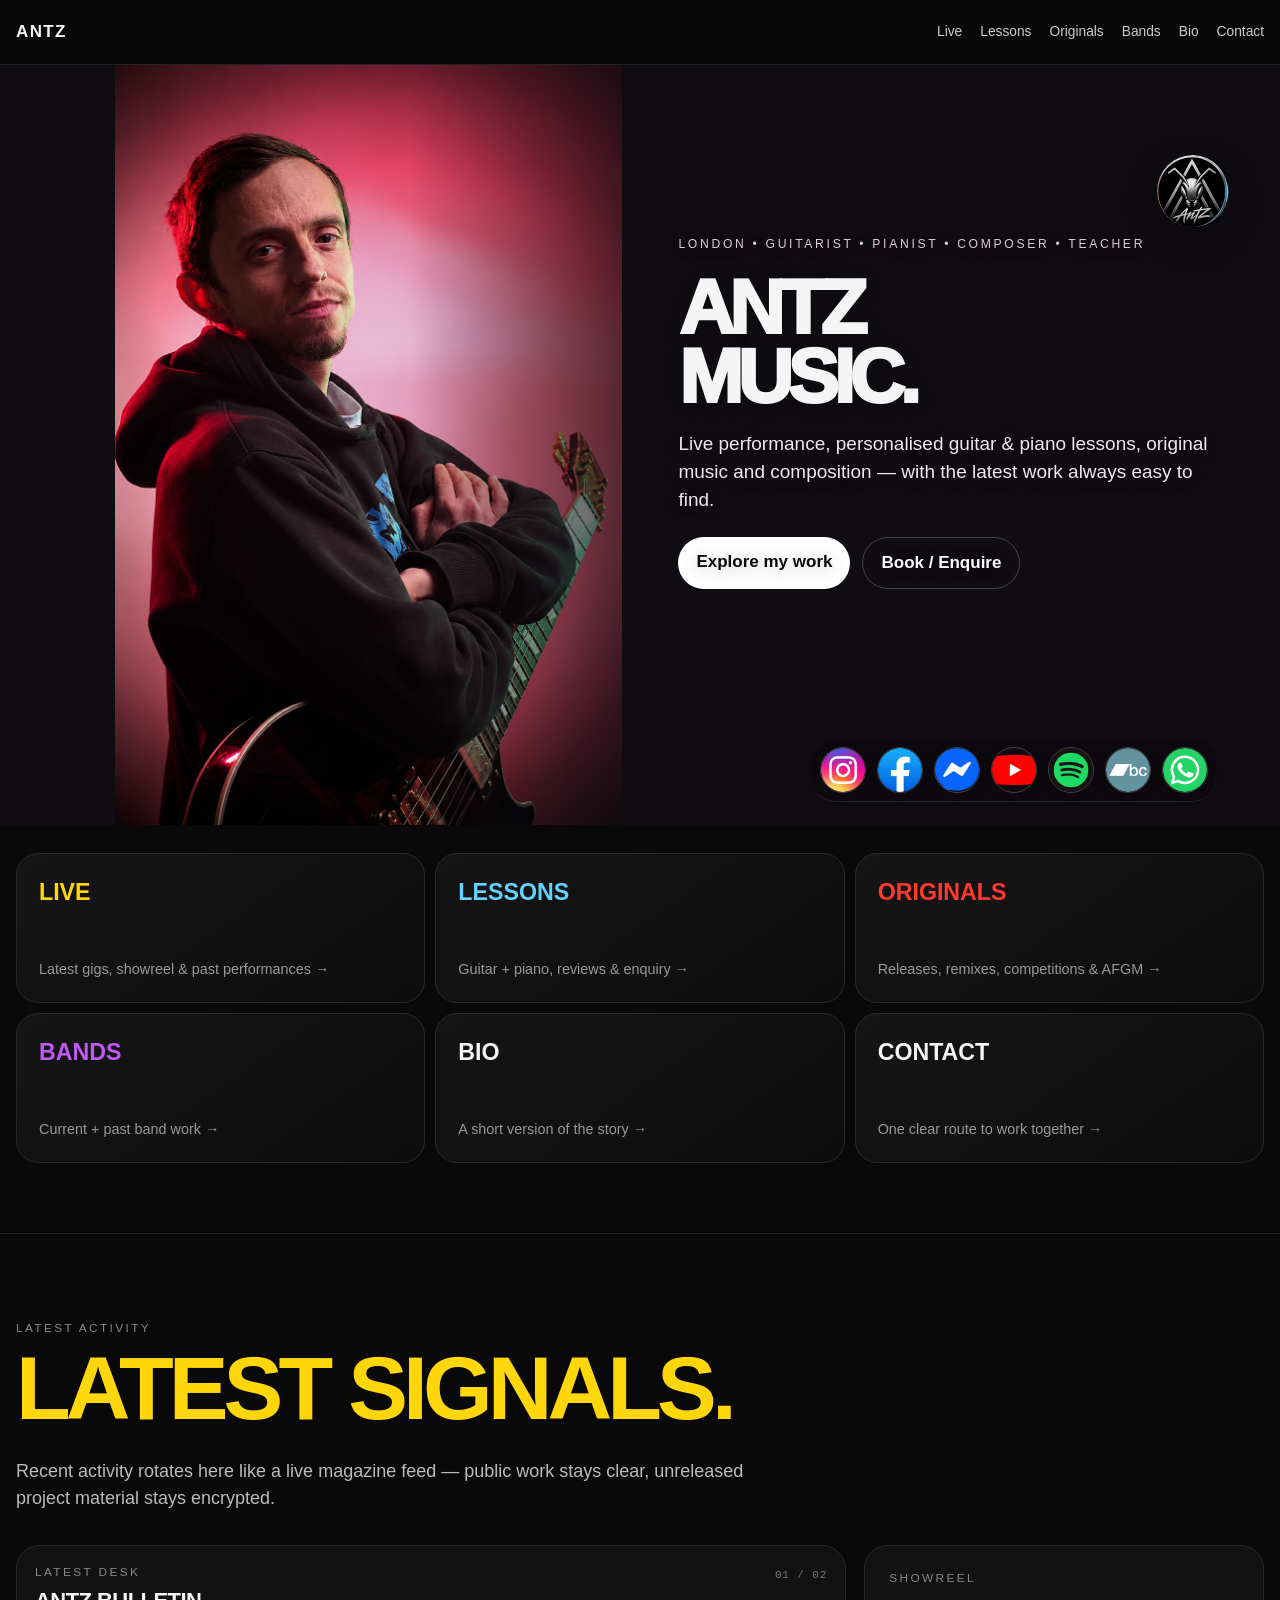
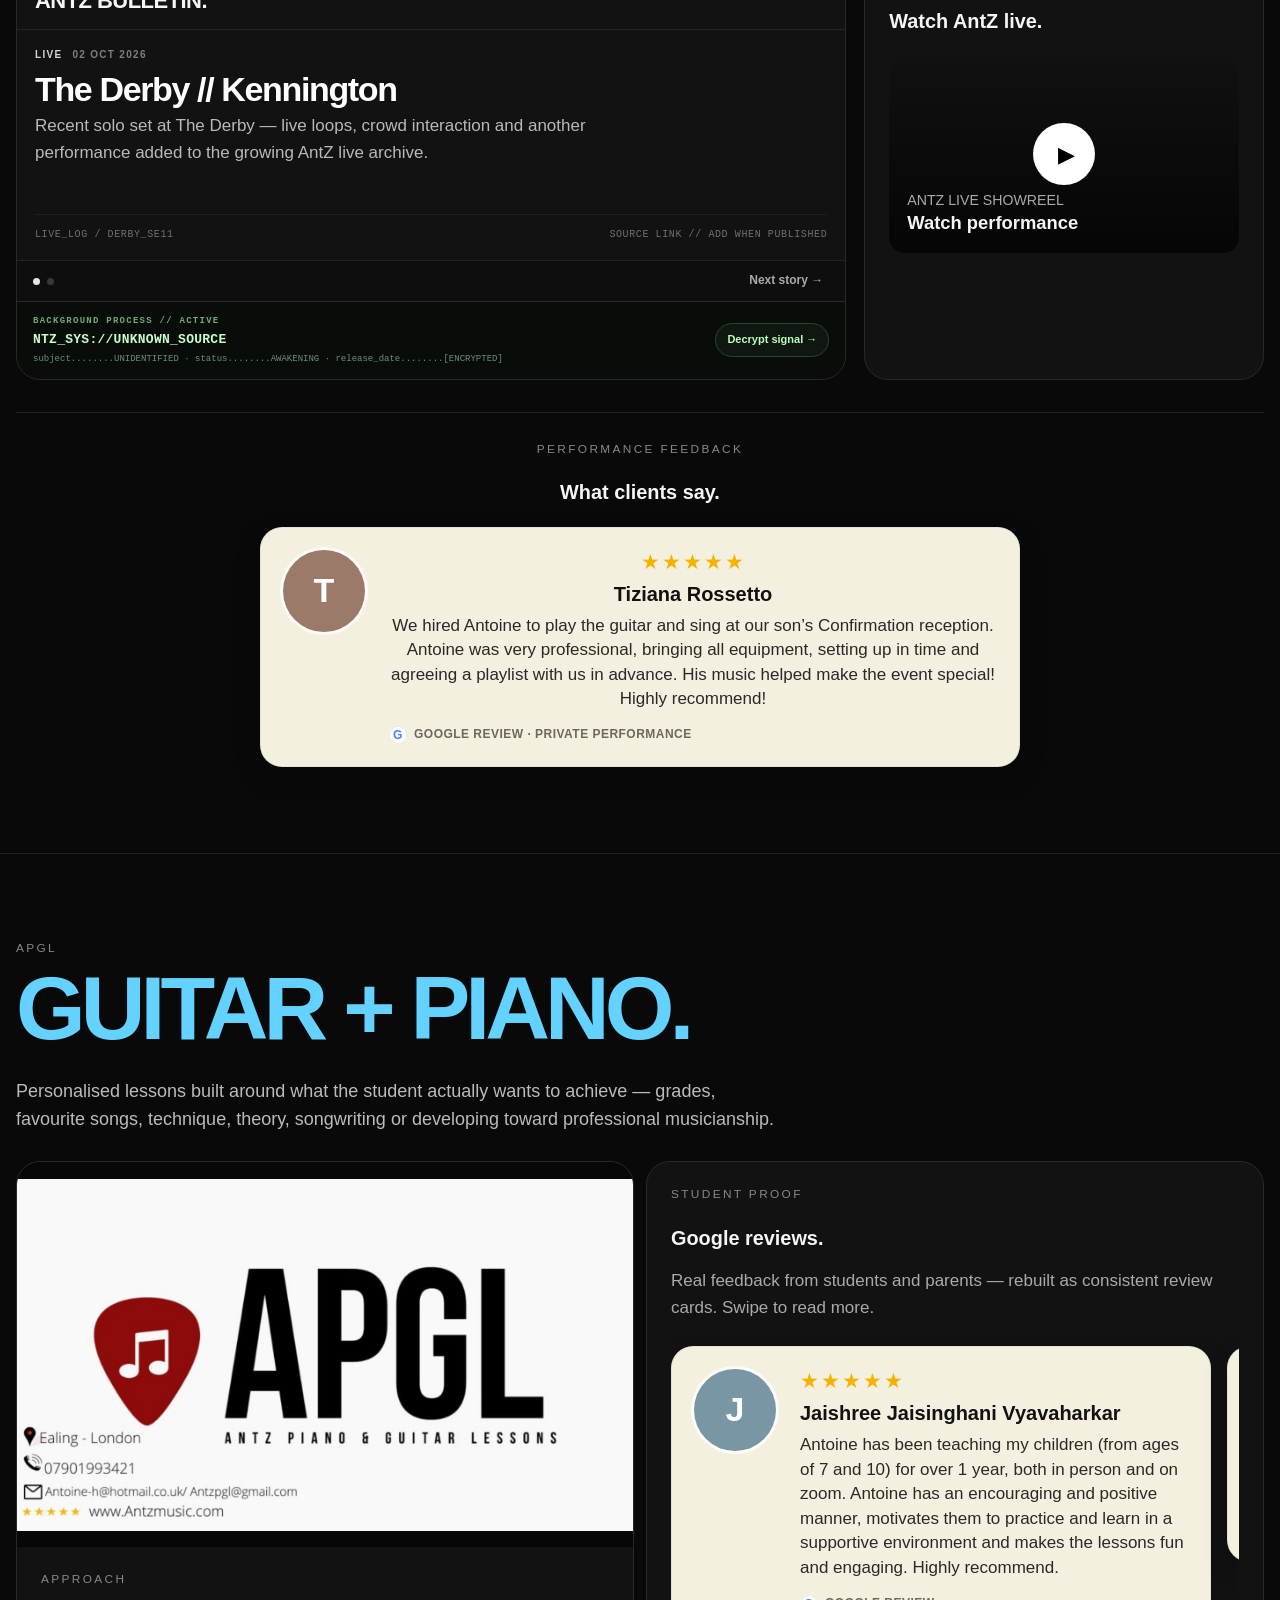
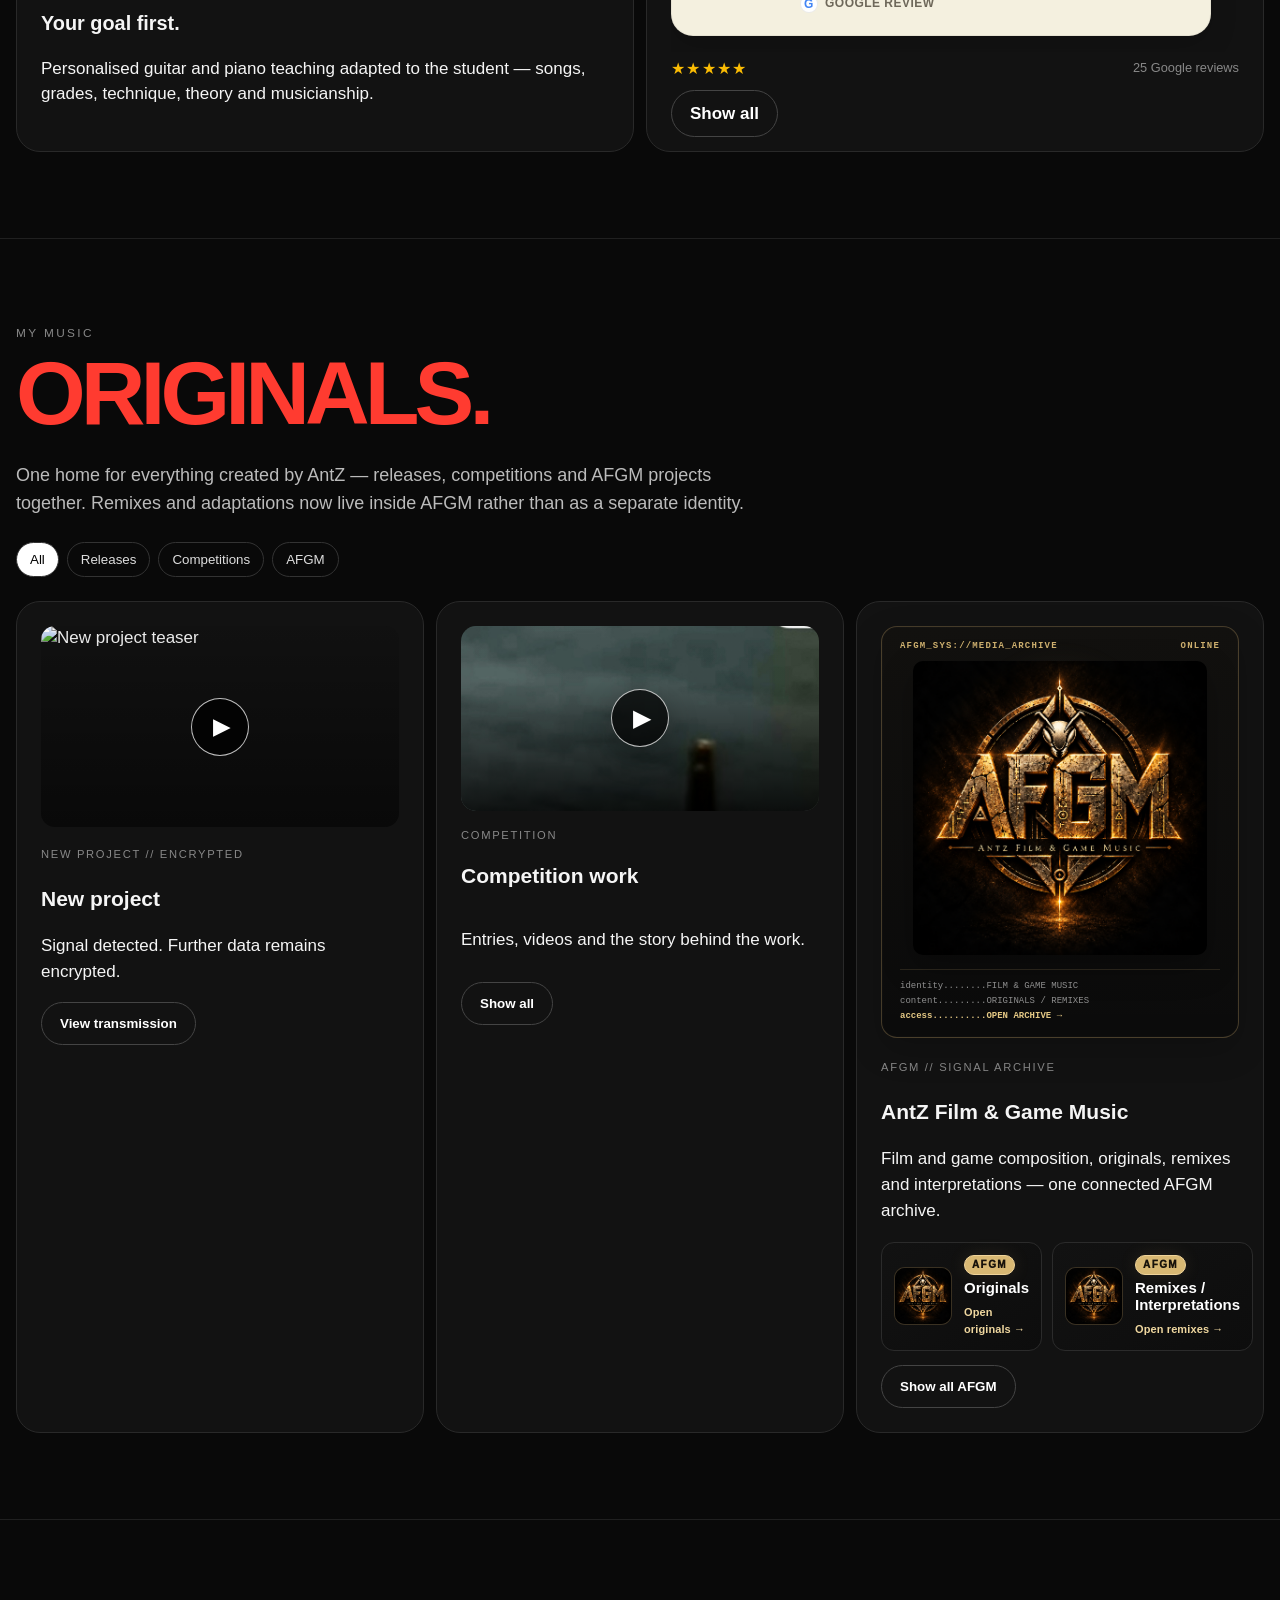
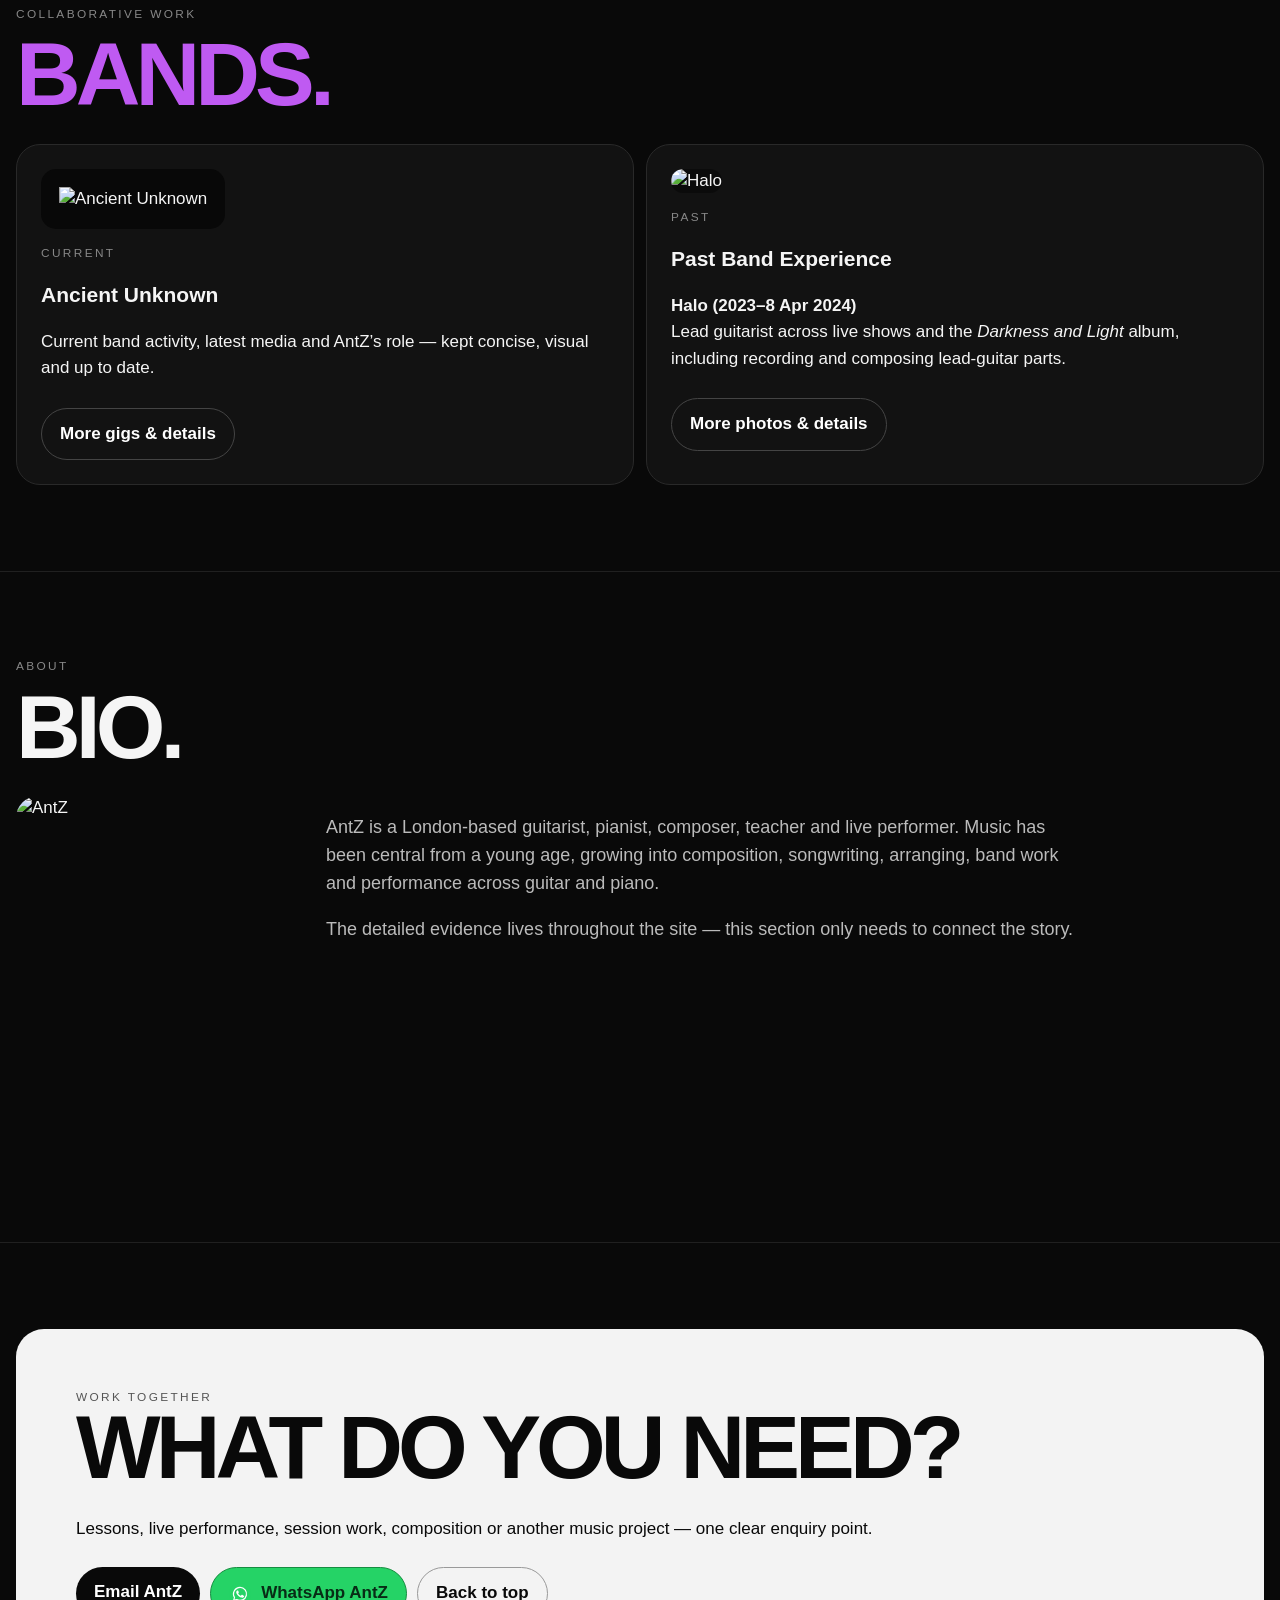
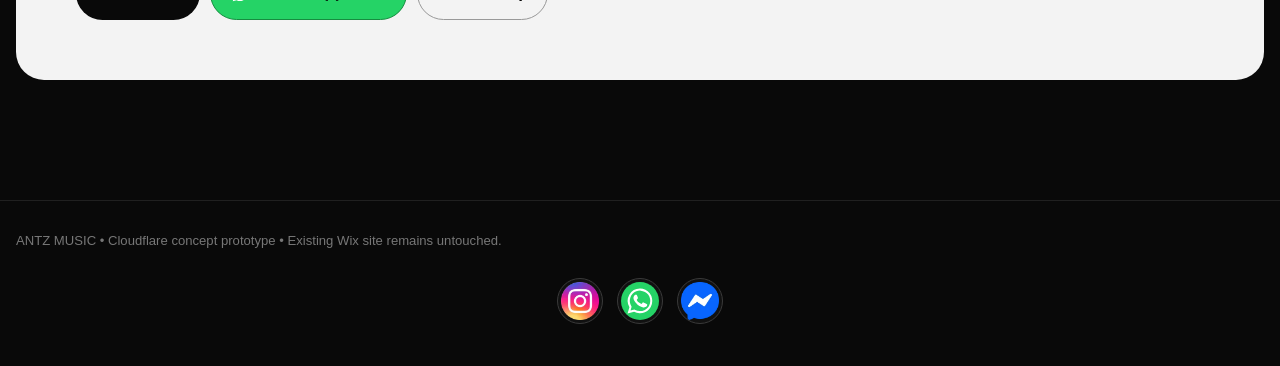
==== index.html @ 139ae08b "Remove orphaned competition copy and load V6.6 final layout fixes" ====
<!DOCTYPE html>

<html lang="en">
<head>
<meta charset="utf-8"/>
<meta content="width=device-width,initial-scale=1" name="viewport"/>
<title>AntZ Music — Prototype</title>
<meta content="AntZ Music — guitarist, pianist, composer, teacher and live performer in London." name="description"/>
<link href="styles-01.css" rel="stylesheet"/>
<link href="styles-02.css" rel="stylesheet"/>
<link href="styles-03.css" rel="stylesheet"/>
<link href="styles-04.css" rel="stylesheet"/>
<link href="styles-05.css" rel="stylesheet"/>
<link href="styles-06.css" rel="stylesheet"/>
<link href="styles-07.css" rel="stylesheet"/>
<link href="styles-08.css" rel="stylesheet"/>
<link href="styles-09.css" rel="stylesheet"/>
<link href="styles-10.css" rel="stylesheet"/>
<link href="styles-11.css" rel="stylesheet"/>
<link href="styles-12.css" rel="stylesheet"/>
<link href="styles-13.css" rel="stylesheet"/>
<link href="styles-14.css" rel="stylesheet"/>
<link href="styles-15.css" rel="stylesheet"/>
<link href="styles-16.css" rel="stylesheet"/>
<link href="styles-17.css" rel="stylesheet"/>
<link href="styles-18.css" rel="stylesheet"/>
<link href="styles-19.css" rel="stylesheet"/>
<link href="styles-20.css" rel="stylesheet"/>
<link href="styles-21.css" rel="stylesheet"/>
<link href="styles-22.css" rel="stylesheet"/>
<link href="styles-23.css" rel="stylesheet"/>
<link href="styles-24.css" rel="stylesheet"/>
<link href="styles-25.css" rel="stylesheet"/>
<link href="styles-26.css" rel="stylesheet"/>
</head>
<body>
<nav><div class="wrap navin"><a class="brand" href="#top">ANTZ</a><div class="links">
<a href="#live">Live</a><a href="#lessons">Lessons</a><a href="#originals">Originals</a><a href="#bands">Bands</a><a href="#bio">Bio</a><a href="#contact">Contact</a>
</div></div></nav>
<header class="hero" id="top">
<img alt="" aria-hidden="true" class="hero-photo-v62" decoding="sync" fetchpriority="high" src="assets/image-d5350ae8c45c.jpg"/>
<div aria-label="AntZ logo" class="hero-brandmark">
<img alt="AntZ" src="assets/image-e334051d2507.png"/>
</div>
<div class="wrap hero-copy">
<div class="kicker">London • Guitarist • Pianist • Composer • Teacher</div>
<h1>ANTZ<br/>MUSIC.</h1>
<p>Live performance, personalised guitar &amp; piano lessons, original music and composition — with the latest work always easy to find.</p>
<div class="actions"><a class="btn" href="#live">See what's happening</a><a class="btn alt" href="#contact">Book / Enquire</a></div>
</div><nav aria-label="AntZ social links" class="antz-social-bar brand-socials">
<a aria-label="Instagram" class="brand instagram" href="https://www.instagram.com/antz.pro?stkn=OTl5eG5sbWhlamVw" target="_blank"><span>◎</span></a>
<a aria-label="Facebook" class="brand facebook" href="https://www.facebook.com/AntzMusicOfficial/" target="_blank"><span>f</span></a>
<a aria-label="Messenger" class="brand messenger" href="https://www.facebook.com/messages/" target="_blank"><span>⌁</span></a>
<a aria-label="YouTube" class="brand youtube" href="https://www.youtube.com/@antzmusic_official/videos" target="_blank"><span>▶</span></a>
<a aria-label="Spotify" class="brand spotify" href="https://open.spotify.com/artist/7qTbpRILlYAjVZ1R4q4OYU" target="_blank"><span>≋</span></a>
<a aria-label="Bandcamp" class="brand bandcamp" href="https://antzmusic.bandcamp.com/" target="_blank"><span>▰</span></a>
</nav></header>
<div class="wrap routes">
<a class="route" href="#live"><b class="accent-live">LIVE</b><span>Latest gigs, showreel &amp; past performances →</span></a>
<a class="route" href="#lessons"><b class="accent-lessons">LESSONS</b><span>Guitar + piano, reviews &amp; enquiry →</span></a>
<a class="route" href="#originals"><b class="accent-originals">ORIGINALS</b><span>Releases, remixes, competitions &amp; AFGM →</span></a>
<a class="route" href="#bands"><b class="accent-bands">BANDS</b><span>Current + past band work →</span></a>
<a class="route" href="#bio"><b>BIO</b><span>A short version of the story →</span></a>
<a class="route" href="#contact"><b>CONTACT</b><span>One clear route to work together →</span></a>
</div>
<section id="live"><div class="wrap">
<div class="eyebrow">Latest activity</div><h2 class="accent-live">LATEST SIGNALS.</h2>
<p class="intro">Recent activity rotates here like a live magazine feed — public work stays clear, unreleased project material stays encrypted.</p>
<div class="grid2">
<div class="card newsdesk-panel">
<div class="newsdesk-head">
<div>
<div class="eyebrow">Latest desk</div>
<h3>ANTZ BULLETIN.</h3>
</div>
<div class="newsdesk-counter" id="newsdeskCounter">01 / 02</div>
</div>
<div aria-live="polite" class="newsdesk-stage" id="newsdeskStage"></div>
<div class="newsdesk-nav">
<div aria-label="Latest news navigation" class="newsdesk-dots" id="newsdeskDots"></div>
<button aria-label="Next latest news item" class="newsdesk-next" id="newsdeskNext" type="button">Next story →</button>
</div>
<div class="encrypted-presence">
<div class="encrypted-presence-copy">
<span class="encrypted-kicker">BACKGROUND PROCESS // ACTIVE</span>
<strong>NTZ_SYS://UNKNOWN_SOURCE</strong>
<small>subject........UNIDENTIFIED · status........AWAKENING · release_date........[ENCRYPTED]</small>
</div>
<button class="encrypted-open" data-open-upcoming-project="" type="button">Decrypt signal →</button>
</div>
</div>
<div class="card">
<div class="eyebrow">Showreel</div><h3>Watch AntZ live.</h3>
<a aria-label="Watch AntZ showreel" class="showthumb" href="https://youtu.be/g_HBOywvYYU?is=7Y1HcWacGo9vqzVa" style="background-image:linear-gradient(0deg,rgba(0,0,0,.72),rgba(0,0,0,.08)),url('https://img.youtube.com/vi/g_HBOywvYYU/maxresdefault.jpg')" target="_blank">
<div class="play">▶</div><div class="showcopy"><small>ANTZ LIVE SHOWREEL</small><strong>Watch performance</strong></div>
</a>
</div>
</div>
<div class="performanceproof">
<div class="eyebrow">Performance feedback</div><h3>What clients say.</h3>
<div class="performance-center">
<a aria-label="Open AntZ Performances Google reviews" class="review-ui-card" href="https://maps.app.goo.gl/MaXk6fxgDXvLd2xQ7" rel="noopener" target="_blank">
<span class="review-ui-avatar" style="background:#9b7a6a">T</span>
<span class="review-ui-body">
<span aria-label="5 out of 5 stars" class="review-ui-stars">★★★★★</span>
<span class="review-ui-name">Tiziana Rossetto</span>
<span class="review-ui-copy">We hired Antoine to play the guitar and sing at our son’s Confirmation reception. Antoine was very professional, bringing all equipment, setting up in time and agreeing a playlist with us in advance. His music helped make the event special! Highly recommend!</span>
<span class="review-ui-meta"><span class="review-ui-google">G</span> Google review · Private performance</span>
</span>
</a>
</div>
</div>
</div></section>
<section id="lessons"><div class="wrap">
<div class="eyebrow">APGL</div><h2 class="accent-lessons">GUITAR + PIANO.</h2>
<p class="intro">Personalised lessons built around what the student actually wants to achieve — grades, favourite songs, technique, theory, songwriting or developing toward professional musicianship.</p>
<div class="proof">
<div class="card lessonvisual"><img alt="APGL Guitar and Piano Lessons" class="apglasset real-apgl" src="assets/image-831730f2f5e8.jpg"/><div><div class="eyebrow">Approach</div><h3>Your goal first.</h3><p>Personalised guitar and piano teaching adapted to the student — songs, grades, technique, theory and musicianship.</p></div></div>
<div class="card reviewpanel">
<!-- ===== EDITABLE: APGL REVIEWS =====
       Native review cards. Edit names, stars, wording and avatars using review-editor.html.
       Anita Walk is shown exactly as captured in the saved source; clicking any APGL review opens the APGL Google reviews page. -->
<div class="eyebrow">Student proof</div><h3>Google reviews.</h3>
<p class="reviewintro">Real feedback from students and parents — rebuilt as consistent review cards. Swipe to read more.</p>
<div aria-label="APGL Google reviews" class="reviewstrip authentic-reviews" id="reviewCarousel"></div>
<div class="reviewfoot"><span>★★★★★</span><span id="reviewCount">25 Google reviews</span></div>
<div class="review-actions"><a class="btn alt" data-open-review-archive="" href="#reviews" id="toggleReviews">Show all</a></div>
</div>
</div>
</div>
</section>
<section id="originals"><div class="wrap">
<div class="eyebrow">My Music</div><h2 class="accent-originals">ORIGINALS.</h2>
<p class="intro">One home for everything created by AntZ — releases, competitions and AFGM projects together. Remixes and adaptations now live inside AFGM rather than as a separate identity.</p>
<div class="filters">
<button class="filter active" data-filter="all">All</button><button class="filter" data-filter="release">Releases</button><button class="filter" data-filter="competition">Competitions</button><button class="filter" data-filter="afgm">AFGM</button>
</div>
<div class="projects">
<div class="card project upcoming-project" data-type="release">
<a aria-label="Watch new project teaser" class="upcomingthumb" href="https://www.youtube.com/watch?v=zV0FXILnHQg" rel="noopener" target="_blank">
<img alt="New project teaser" src="https://i.ytimg.com/vi/zV0FXILnHQg/hqdefault.jpg"/>
<span class="upcomingshade"></span>
<span aria-hidden="true" class="upcoming-play">▶</span>
</a>
<span class="type">NEW PROJECT // ENCRYPTED</span>
<h3>New project</h3>
<p>Signal detected. Further data remains encrypted.</p>
<div class="actions upcoming-actions">
<button class="btn alt" data-open-upcoming-project="" type="button">View transmission</button>
</div>
</div>
<div class="card project" data-type="competition"><a class="competitionthumb" href="https://www.instagram.com/reel/Db3zrc1RFFl/?stkn=aWNhaG1nNm16ZW4w" target="_blank">
<img alt="Orchestral Tools competition artwork" src="assets/image-0d019ce5384b.jpg"/><span class="thumbshade"></span><span aria-hidden="true" class="competition-play">▶</span>
</a><span class="type">COMPETITION</span><h3>Competition work</h3><p>Entries, videos and the story behind the work.</p><div class="actions competition-actions"><button class="btn alt" data-open-competition-archive="" type="button">Show all</button></div></div>
<div class="card project afgm-project-card" data-type="afgm">
<button aria-label="Open full AFGM archive" class="afgm-main-logo-frame afgm-signal-hero" data-open-afgm-archive="" type="button">
<div class="afgm-main-logo-glow"></div>
<div class="afgm-signal-topline">
<span>AFGM_SYS://MEDIA_ARCHIVE</span>
<span>ONLINE</span>
</div>
<div aria-label="AFGM — AntZ Film &amp; Game Music" class="afgm-new-logo-wrap">
<img alt="AFGM — AntZ Film &amp; Game Music" class="afgm-new-logo" src="assets/image-207a6158de09.png"/>
</div>
<div class="afgm-signal-readout">
<span>identity........FILM &amp; GAME MUSIC</span>
<span>content.........ORIGINALS / REMIXES</span>
<span>access..........OPEN ARCHIVE →</span>
</div>
</button>
<span class="type">AFGM // SIGNAL ARCHIVE</span>
<h3>AntZ Film &amp; Game Music</h3>
<p>Film and game composition, originals, remixes and interpretations — one connected AFGM archive.</p>
<div aria-label="AFGM content types" class="afgm-brand-branches">
<button class="afgm-branch" data-afgm-target="original-material" data-open-afgm-archive="" type="button">
<span class="afgm-branch-logo"><img alt="" aria-hidden="true" src="assets/image-207a6158de09.png"/></span>
<span class="afgm-branch-copy">
<span class="afgm-branch-kicker">AFGM</span>
<strong>Originals</strong>
<span class="afgm-branch-link">Open originals →</span>
</span>
</button>
<button class="afgm-branch" data-afgm-target="remixes" data-open-afgm-archive="" type="button">
<span class="afgm-branch-logo"><img alt="" aria-hidden="true" src="assets/image-63b891787915.png"/></span>
<span class="afgm-branch-copy">
<span class="afgm-branch-kicker">AFGM</span>
<strong>Remixes / Interpretations</strong>
<span class="afgm-branch-link">Open remixes →</span>
</span>
</button>
</div>
<div class="actions afgm-actions">
<button class="btn alt" data-open-afgm-archive="" type="button">Show all AFGM</button>
</div>
</div>
</div></div></section>

<section id="bands"><div class="wrap">
<div class="eyebrow">Collaborative work</div><h2 class="accent-bands">BANDS.</h2>
<div class="bandgrid">
<div class="card bandcard"><img alt="Ancient Unknown" class="bandlogo" src="https://static.wixstatic.com/media/5edab5_6ce1f251a51e4f91b1e84a5e57c85e18~mv2.png/v1/fill/w_500,h_500,al_c,q_90/5edab5_6ce1f251a51e4f91b1e84a5e57c85e18~mv2.png"/><div class="eyebrow">Current</div><h3>Ancient Unknown</h3><p>Current band activity, latest media and AntZ’s role — kept concise, visual and up to date.</p>
<div class="actions"><a class="btn alt" href="https://theancientunknown.com/" target="_blank">More gigs &amp; details</a></div></div>
<div class="card bandcard"><img alt="Halo" src="https://static.wixstatic.com/media/5edab5_677c9462be614b8d89213ae81007e3f3~mv2.jpg/v1/fill/w_650,h_634,al_c,q_85/5edab5_677c9462be614b8d89213ae81007e3f3d08f~mv2.jpg"/><div class="eyebrow">Past</div><h3>Past Band Experience</h3><p><strong>Halo (2023–8 Apr 2024)</strong><br/>Lead guitarist across live shows and the <em>Darkness and Light</em> album, including recording and composing lead-guitar parts.</p>
<div class="actions"><a class="btn alt" href="https://www.antzmusic.com/about-5" target="_blank">More photos &amp; details</a></div></div>
</div></div></section>
<section id="bio"><div class="wrap">
<div class="eyebrow">About</div><h2>BIO.</h2>
<div class="biowrap"><img alt="AntZ" src="https://static.wixstatic.com/media/5edab5_9ff20fbecf56405587e333be4b939985~mv2.jpg/v1/fill/w_600,h_900,al_c,q_85/5edab5_9ff20fbecf56405587e333be4b939985~mv2.jpg"/><div><p class="intro">AntZ is a London-based guitarist, pianist, composer, teacher and live performer. Music has been central from a young age, growing into composition, songwriting, arranging, band work and performance across guitar and piano.</p>
<p class="intro">The detailed evidence lives throughout the site — this section only needs to connect the story.</p></div></div>
</div></section>
<section class="contact" id="contact"><div class="wrap"><div class="contactbox">
<div class="eyebrow" style="color:#555">Work together</div><h2>WHAT DO YOU NEED?</h2>
<p>Lessons, live performance, session work, composition or another music project — one clear enquiry point.</p>
<div class="actions"><a class="btn" href="mailto:antoine@antzmusic.com" style="background:#090909;color:#fff">Email AntZ</a><a class="btn alt" href="#top" style="color:#090909;border-color:#999">Back to top</a></div>
</div></div></section>
<footer class="footer"><div class="wrap">ANTZ MUSIC • Cloudflare concept prototype • Existing Wix site remains untouched.</div><div aria-label="Direct contact" class="footer-contact-icons">
<a aria-label="Instagram" href="https://www.instagram.com/antz.pro?stkn=OTl5eG5sbWhlamVw" target="_blank" title="Instagram"><svg viewbox="0 0 24 24"><rect height="18" rx="5" width="18" x="3" y="3"></rect><circle cx="12" cy="12" r="4"></circle><circle cx="17.4" cy="6.7" r="1"></circle></svg></a>
<a aria-label="WhatsApp" href="https://wa.me/447901993421" target="_blank" title="WhatsApp"><svg viewbox="0 0 24 24"><path d="M20 11.7a8 8 0 0 1-11.8 7L4 20l1.4-4A8 8 0 1 1 20 11.7Z"></path><path d="M9 8.5c.4 2.4 2.2 4.2 4.6 5"></path></svg></a>
<a aria-label="Messenger" href="https://www.facebook.com/messages/" target="_blank" title="Messenger"><svg viewbox="0 0 24 24"><path d="M21 11.5a8.5 8.5 0 0 1-9 8.5 9.4 9.4 0 0 1-3-.5L4 21l1.4-4.3A8.1 8.1 0 0 1 3 11.5 8.5 8.5 0 0 1 12 3a8.5 8.5 0 0 1 9 8.5Z"></path><path d="m7.5 14 3-3 2.3 2 3.7-3"></path></svg></a>
</div></footer>
<script src="script-01.js"></script>
<!-- AntZ V4: public content mapping -->
<script src="reviews-data.js"></script>
<script src="site-content.js"></script>
<script src="script-02.js"></script>
<div aria-hidden="true" id="reviewArchiveOverlay">
<iframe id="reviewArchiveFrame" loading="eager" title="AntZ reviews"></iframe>
</div>
<script src="script-03.js"></script>
<div aria-hidden="true" id="competitionArchiveOverlay">
<iframe id="competitionArchiveFrame" loading="eager" title="AntZ competition archive"></iframe>
</div>
<script src="script-04.js"></script>
<div aria-hidden="true" id="afgmArchiveOverlay">
<iframe id="afgmArchiveFrame" loading="eager" title="AntZ Film &amp; Game Music archive"></iframe>
</div>
<script src="script-05.js"></script>
<div aria-hidden="true" id="upcomingProjectOverlay">
<button aria-label="Close encrypted transmission" class="upcoming-project-close" id="upcomingProjectClose" type="button">✕ Close transmission</button>
<iframe id="upcomingProjectFrame" loading="eager" title="New project transmission"></iframe>
</div>
<script src="script-06.js"></script>
<script src="script-07.js"></script>
<script src="site-responsive.js"></script>
<script src="ep-section.js"></script>
<script src="site-branding.js"></script>
<script src="site-polish.js"></script>
<script src="site-finish.js"></script>
</body></html>
---- styles-01.css ----
:root{
  --bg:#090909;--panel:#121212;--soft:#1b1b1b;--text:#f5f5f5;--muted:#aaa;
  --red:#ff3b30;--yellow:#ffd60a;--purple:#bf5af2;--blue:#64d2ff;
  --max:1180px;
}
*{box-sizing:border-box}
html{scroll-behavior:smooth}
body{margin:0;background:var(--bg);color:var(--text);font-family:Inter,Arial,sans-serif;line-height:1.45}
a{color:inherit;text-decoration:none}
.wrap{width:min(var(--max),calc(100% - 32px));margin:auto}
nav{position:sticky;top:0;z-index:20;background:rgba(9,9,9,.88);backdrop-filter:blur(14px);border-bottom:1px solid #242424}
.navin{height:64px;display:flex;align-items:center;justify-content:space-between;gap:18px}
.brand{font-weight:900;letter-spacing:.08em}
.links{display:flex;gap:18px;font-size:.86rem;color:#ccc;overflow:auto;white-space:nowrap}
.hero{min-height:86vh;display:grid;align-items:end;padding:90px 0 54px;background:linear-gradient(90deg,rgba(0,0,0,.88),rgba(0,0,0,.30)),url("https://static.wixstatic.com/media/5edab5_1fb2eb80d70544d38137c257b5f3d08f~mv2.jpg") center/cover no-repeat}
.kicker{text-transform:uppercase;letter-spacing:.22em;font-size:.76rem;color:#bbb}
h1{font-size:clamp(3.4rem,10vw,8.5rem);line-height:.86;margin:.18em 0;font-weight:950;letter-spacing:-.07em}
.hero p{font-size:clamp(1.1rem,2.5vw,1.65rem);max-width:760px;color:#ccc}
.actions{display:flex;flex-wrap:wrap;gap:10px;margin-top:26px}
.btn{padding:13px 18px;border-radius:999px;background:#fff;color:#080808;font-weight:800}
.btn.alt{background:transparent;color:#fff;border:1px solid #444}
.routes{display:grid;grid-template-columns:repeat(3,1fr);gap:10px;padding:28px 0 70px}
.route{min-height:150px;padding:22px;border:1px solid #292929;border-radius:22px;background:linear-gradient(145deg,#151515,#0d0d0d);display:flex;flex-direction:column;justify-content:space-between}
.route b{font-size:1.45rem}
.route span{color:#999;font-size:.9rem}
section{padding:86px 0;border-top:1px solid #202020}
.eyebrow{font-size:.74rem;letter-spacing:.2em;text-transform:uppercase;color:#888}
h2{font-size:clamp(2.5rem,7vw,5.6rem);letter-spacing:-.055em;line-height:.92;margin:10px 0 28px}
.intro{max-width:760px;color:#bbb;font-size:1.08rem}
.grid2{display:grid;grid-template-columns:1.35fr .65fr;gap:18px;margin-top:32px}
.card{border:1px solid #292929;border-radius:24px;background:var(--panel);padding:24px}
.media{min-height:330px;background:
linear-gradient(135deg,rgba(255,59,48,.18),rgba(191,90,242,.18)),
#171717;display:flex;align-items:flex-end}
.media small{color:#aaa}
.meta{display:flex;gap:10px;flex-wrap:wrap;margin:10px 0 18px}
.pill{border:1px solid #383838;border-radius:999px;padding:7px 10px;color:#bbb;font-size:.78rem}
.filters{display:flex;gap:8px;flex-wrap:wrap;margin:24px 0}
.filter{border:1px solid #333;background:transparent;color:#ddd;border-radius:999px;padding:9px 13px;cursor:pointer}
.filter.active{background:#fff;color:#000}
.projects{display:grid;grid-template-columns:repeat(3,1fr);gap:12px}
.project{min-height:190px}
.project .type{font-size:.7rem;letter-spacing:.15em;color:#888}
.bandgrid,.proof{display:grid;grid-template-columns:repeat(2,1fr);gap:12px;margin-top:28px}
.quote{font-size:1.2rem}
.contact{padding-bottom:120px}
.contactbox{background:#f3f3f3;color:#090909;border-radius:28px;padding:clamp(26px,6vw,60px)}
.contactbox h2{margin-top:0}
.footer{padding:30px 0;color:#777;font-size:.82rem;border-top:1px solid #202020}
.accent-live{color:var(--yellow)} .accent-lessons{color:var(--blue)} .accent-originals{color:var(--red)} .accent-bands{color:var(--purple)}
.video{position:relative;width:100%;aspect-ratio:16/9;border-radius:16px;overflow:hidden;background:#000;margin-top:14px}
.video iframe{position:absolute;inset:0;width:100%;height:100%;border:0}
.lessonvisual{overflow:hidden;padding:0}
.lessonvisual img{width:100%;aspect-ratio:16/10;object-fit:cover;display:block}
.lessonvisual>div{padding:24px}

.showthumb{aspect-ratio:16/9;border-radius:16px;display:flex;align-items:center;justify-content:center;position:relative;overflow:hidden;margin-top:14px;background:linear-gradient(135deg,#241111,#25172b)}
.play{width:62px;height:62px;border-radius:50%;display:grid;place-items:center;background:#fff;color:#000;font-size:1.35rem;padding-left:4px;z-index:2}
.showcopy{position:absolute;left:18px;bottom:16px;display:flex;flex-direction:column}.showcopy small{color:#aaa}.showcopy strong{font-size:1.15rem}
.project{overflow:hidden}.projectimg,.bandcard img{width:100%;height:170px;object-fit:cover;border-radius:15px;margin-bottom:16px;background:#0b0b0b}
.genericthumb{height:170px;border-radius:15px;margin-bottom:16px;display:grid;place-content:center;text-align:center;font-weight:900;font-size:2rem;line-height:.85;background:linear-gradient(135deg,#201010,#411616)}
.genericthumb span{font-size:.7rem;letter-spacing:.25em;color:#aaa}.genericthumb.comp{background:linear-gradient(135deg,#17111f,#33204b)}
.reviewpanel{overflow:hidden}.reviewstrip{display:flex;gap:12px;overflow-x:auto;scroll-snap-type:x mandatory;padding:8px 0 10px}
.reviewstrip img{width:min(340px,86vw);height:240px;object-fit:cover;object-position:top;border-radius:16px;scroll-snap-align:start;background:#fff;flex:0 0 auto}
.swipehint{font-size:.78rem;color:#777}.biowrap{display:grid;grid-template-columns:280px 1fr;gap:30px;align-items:start}.biowrap>img{width:100%;border-radius:22px;max-height:390px;object-fit:cover}
@media(max-width:760px){.biowrap{grid-template-columns:1fr}.biowrap>img{height:320px}}

@media(max-width:760px){
 .links{max-width:72vw}.routes{grid-template-columns:1fr 1fr}.route{min-height:120px}
 .grid2,.bandgrid,.proof{grid-template-columns:1fr}.projects{grid-template-columns:1fr}
 section{padding:66px 0}.hero{min-height:76vh;padding-top:60px}
}

.showthumb{background-size:cover!important;background-position:center!important}
.projectimg{height:190px!important;object-fit:cover!important;object-position:center!important}
.logoimg,.bandlogo{object-fit:contain!important;padding:18px!important;background:#080808!important}
.goldlogo{filter:sepia(1) saturate(2.1) hue-rotate(350deg) brightness(1.15)}
.bandcard img{height:190px!important}
.bandcard .bandlogo{object-fit:contain!important}
.biowrap>img{object-position:center 28%!important}
.remixthumb{position:relative;text-decoration:none;color:#fff}
.thumbplay{position:absolute;top:16px;right:16px;width:42px;height:42px;border-radius:50%;display:grid;place-items:center;background:#fff;color:#000;font-size:1rem}
.orchestral{background:linear-gradient(135deg,#151515,#3b2d12)}
.archivebox{max-width:1120px;margin:0 auto 20px;padding:28px;border:1px solid #242424;border-radius:22px;background:#101010}
.socialbar{display:flex;flex-wrap:wrap;gap:8px;margin-top:18px}
.socialbar a{font-size:.76rem;text-transform:uppercase;letter-spacing:.09em;padding:8px 11px;border:1px solid #343434;border-radius:999px;color:#ddd;text-decoration:none;background:rgba(0,0,0,.45)}
.socialbar a:hover{border-color:#777;color:#fff}
.reviewstrip img{object-fit:contain!important;background:#fff!important}


.apglasset{width:100%!important;height:auto!important;max-height:430px!important;object-fit:contain!important;object-position:center!important;background:#070707!important}
.cleanreviews{gap:16px!important;align-items:stretch!important}
.reviewshot{width:min(390px,88vw);height:300px;overflow:hidden;border-radius:18px;background:#fff;flex:0 0 auto;scroll-snap-align:start;border:1px solid #2c2c2c}
.reviewshot img{width:100%!important;height:auto!important;min-height:100%!important;object-fit:cover!important;object-position:center top!important;border-radius:0!important;transform:translateY(-2%)}
.reviewintro{color:#aaa;margin-top:-4px}
.reviewfoot{display:flex;justify-content:space-between;align-items:center;color:#888;font-size:.8rem;margin-top:5px}
.reviewfoot span:first-child{color:#fbbc04;letter-spacing:.08em;font-size:1rem}
@media(max-width:760px){
 .reviewshot{height:280px}
 .apglasset{max-height:360px!important}
}


.native-reviews{display:flex;gap:14px;overflow-x:auto;scroll-snap-type:x mandatory;padding:8px 0 12px}
.reviewcard{width:min(340px,84vw);min-height:235px;background:#fff;color:#171717;border-radius:18px;padding:20px;flex:0 0 auto;scroll-snap-align:start}
.reviewhead{display:flex;gap:11px;align-items:center}.reviewhead div{display:flex;flex-direction:column}.reviewhead small{color:#777;margin-top:2px}
.avatar{width:42px;height:42px;border-radius:50%;display:grid;place-items:center;background:#e8e8e8;font-weight:800}
.stars{color:#fbbc04;letter-spacing:.07em;font-size:1.15rem;margin:14px 0 10px}.reviewcard p{color:#333;line-height:1.5;margin:0}
.igbadge{position:absolute;top:14px;left:14px;padding:6px 9px;border-radius:999px;background:rgba(0,0,0,.72);font-size:.66rem;letter-spacing:.08em}
.orchestral{position:relative;text-decoration:none;color:#fff}
.contactgrid{display:grid;grid-template-columns:repeat(3,1fr);gap:10px;margin-top:24px}.contactgrid a{display:flex;flex-direction:column;gap:4px;padding:16px;border:1px solid #292929;border-radius:16px;text-decoration:none;background:#111}.contactgrid span{font-size:.78rem;color:#888}
.workactions{margin:18px 0 8px}.hero-social{margin-top:20px}
.projectimg{object-position:center 35%!important}.bandcard img:not(.bandlogo){object-position:center 28%!important}.biowrap>img{object-position:center 22%!important}
@media(max-width:760px){.contactgrid{grid-template-columns:1fr 1fr}.reviewcard{min-height:220px}}


.photoavatar{background-size:cover!important;background-position:10% 10%!important}
.hero-social{display:flex!important;visibility:visible!important;opacity:1!important;position:relative!important;z-index:20!important;margin-top:18px!important}
.contact-social{margin:14px 0 22px!important}
.competitionthumb{height:190px;display:block;position:relative;border-radius:15px;overflow:hidden;margin-bottom:16px;color:#fff;text-decoration:none;background:#111}
.competitionthumb img{width:100%;height:100%;object-fit:cover;object-position:center 24%}
.thumbshade{position:absolute;inset:0;background:linear-gradient(0deg,rgba(0,0,0,.82),rgba(0,0,0,.05) 70%)}
.competitioncopy{position:absolute;left:15px;right:15px;bottom:14px;display:flex;flex-direction:column}.competitioncopy small{color:#ddd;margin-top:3px}
.apglasset{display:block!important;visibility:visible!important;opacity:1!important;width:100%!important;height:auto!important;object-fit:contain!important;background:#090909}
.project[data-type="release"] .projectimg{object-fit:cover!important;object-position:center 22%!important}
.biowrap>img{object-fit:cover!important;object-position:center 18%!important}


/* V8 asset reliability: critical images are embedded in this HTML. */
.project[data-type="release"]{overflow:hidden}
.project[data-type="release"] .projectimg{height:210px!important;width:100%!important;object-fit:cover!important;object-position:center 12%!important;border-radius:14px}
.biowrap>img{height:360px!important;object-fit:cover!important;object-position:center 12%!important}
.performanceproof{margin-top:28px;padding-top:24px;border-top:1px solid #222}
.performance-review{max-width:390px}
@media(max-width:760px){
 .project[data-type="release"] .projectimg{height:180px!important;object-position:center 10%!important}
 .biowrap>img{height:300px!important;object-position:center 10%!important}
}


.real-apgl{display:block!important;width:100%!important;height:auto!important;max-height:none!important;object-fit:contain!important;object-position:center!important;border-radius:0!important}
.performanceproof{text-align:center!important;clear:both!important;width:100%!important;margin:32px 0 0!important;padding:28px 0 0!important;border-top:1px solid #222!important}
.performance-center{display:flex!important;justify-content:center!important;width:100%!important}
.performance-review{text-align:left!important;margin:0 auto!important;width:min(390px,92vw)!important}
.project[data-type="release"] .projectimg{height:185px!important;object-fit:cover!important;object-position:center 5%!important}
.project[data-type="competition"]{overflow:hidden!important;position:relative!important}
.project[data-type="competition"] .competitionthumb{height:185px!important;width:100%!important;overflow:hidden!important;position:relative!important;display:block!important}
.project[data-type="competition"] .competitionthumb img{position:absolute!important;inset:0!important;width:100%!important;height:100%!important;object-fit:cover!important;object-position:center 20%!important}
.project[data-type="competition"] .competitioncopy{z-index:3!important}
.project[data-type="competition"] .thumbshade{z-index:2!important}
#lessons{clear:both!important;position:relative!important;z-index:1!important}
#originals{clear:both!important}
@media(max-width:760px){
 .project[data-type="release"] .projectimg{height:165px!important;object-position:center 4%!important}
 .project[data-type="competition"] .competitionthumb{height:170px!important}
}


.antz-social-bar{display:flex!important;flex-wrap:wrap!important;gap:9px!important;margin-top:20px!important;position:relative!important;z-index:50!important;visibility:visible!important;opacity:1!important}
.antz-social-bar a{display:inline-flex!important;padding:9px 12px!important;border:1px solid #383838!important;border-radius:999px!important;color:#fff!important;text-decoration:none!important;font-size:12px!important;background:#111!important}
.project[data-type="competition"]{display:flex!important;flex-direction:column!important;min-width:0!important;overflow:hidden!important}
.project[data-type="competition"] .competitionthumb{position:relative!important;width:100%!important;height:185px!important;min-height:185px!important;max-height:185px!important;overflow:hidden!important;flex:none!important}
.project[data-type="competition"] .competitionthumb img{position:absolute!important;inset:0!important;width:100%!important;height:100%!important;object-fit:cover!important;object-position:center!important}
#lessons{display:block!important;clear:both!important}


.competitioncopy{left:0!important;right:0!important;bottom:0!important;padding:16px!important;text-align:center!important;align-items:center!important;background:linear-gradient(0deg,rgba(0,0,0,.72),transparent)!important}
.competitioncopy b{font-size:14px!important;letter-spacing:.16em!important}
.reviewlink{color:inherit!important;text-decoration:none!important;cursor:pointer!important}
.reviewlink:hover{transform:translateY(-2px)}
.footer-contact-icons{display:flex;justify-content:center;gap:14px;margin:28px auto 12px}
.footer-contact-icons a{width:46px;height:46px;border:1px solid #3a3a3a;border-radius:50%;display:grid;place-items:center;background:#111;color:#fff}
.footer-contact-icons svg{width:21px;height:21px;fill:none;stroke:currentColor;stroke-width:1.8;stroke-linecap:round;stroke-linejoin:round}


.reviewcard.reviewlink{scroll-snap-align:start}
.reviewcard.reviewlink:focus-visible{outline:2px solid currentColor;outline-offset:3px}
.competitionthumb:after{display:none!important}


/* V13 accuracy pass */
.competitionthumb img{object-position:center 35%!important;filter:none!important}
.performance-review{color:inherit!important;text-decoration:none!important;cursor:pointer!important}
.reviews-track{scroll-snap-type:x mandatory!important;-webkit-overflow-scrolling:touch!important}
.reviewcard{scroll-snap-align:start!important}


/* V14: authentic reviews + coloured brand icons */
.authentic-reviews{display:flex!important;gap:16px!important;overflow-x:auto!important;scroll-snap-type:x mandatory!important;padding:8px 2px 16px!important}
.review-image-card{flex:0 0 min(86vw,430px)!important;scroll-snap-align:start!important;border-radius:18px!important;overflow:hidden!important;background:#fff!important;display:block!important}
.review-image-card img{width:100%!important;height:auto!important;display:block!important}
.brand-socials{gap:11px!important}
.brand-socials .brand{width:44px!important;height:44px!important;padding:0!important;border:0!important;border-radius:50%!important;display:grid!important;place-items:center!important;font-weight:800!important;font-size:21px!important;color:white!important}
.brand-socials .instagram{background:linear-gradient(135deg,#833ab4,#fd1d1d,#fcb045)!important}
.brand-socials .facebook{background:#1877F2!important}
.brand-socials .messenger{background:linear-gradient(135deg,#00B2FF,#7B2CFF)!important}
.brand-socials .youtube{background:#FF0000!important}
.brand-socials .spotify{background:#1DB954!important;color:#000!important}
.brand-socials .bandcamp{background:#629aa9!important}
.verified-review-label{font-weight:800;font-size:18px;margin-bottom:7px}
.verified-review-note{opacity:.78}


/* Native Google-review style cards */
.authentic-reviews{
  display:flex!important;
  gap:16px!important;
  overflow-x:auto!important;
  scroll-snap-type:x mandatory!important;
  padding:8px 2px 16px!important;
  scrollbar-width:thin;
  align-items:flex-start!important;
}
#reviewCarousel{scroll-behavior:smooth}
.review-ui-card{
  flex:0 0 min(88vw,540px);
  scroll-snap-align:start;
  display:grid;
  grid-template-columns:88px minmax(0,1fr);
  gap:18px;
  align-items:start;
  padding:22px;
  border-radius:22px;
  background:#f4f0df;
  color:#161616!important;
  text-decoration:none!important;
  box-shadow:0 10px 28px rgba(0,0,0,.14);
  border:1px solid rgba(0,0,0,.06);
  box-sizing:border-box;
}
.review-ui-avatar{
  width:82px;
  height:82px;
  border-radius:50%;
  overflow:hidden;
  display:grid;
  place-items:center;
  flex:none;
  font-size:34px;
  font-weight:800;
  color:#fff;
  background:#777;
  box-shadow:0 0 0 3px rgba(255,255,255,.75);
}
.review-ui-avatar img{
  width:100%;
  height:100%;
  object-fit:cover;
  display:block;
}
.review-ui-body{display:block;min-width:0}
.review-ui-stars{
  display:block;
  color:#f5b301;
  font-size:21px;
  letter-spacing:2px;
  line-height:1;
  margin:1px 0 10px;
  white-space:nowrap;
}
.review-ui-stars .empty{color:#c9c3ad}
.review-ui-name{
  display:block;
  font-size:20px;
  line-height:1.2;
  font-weight:850;
  margin:0 0 8px;
  color:#121212;
}
.review-ui-copy{
  margin:0;
  color:#292929;
  font-size:17px;
  line-height:1.45;
  white-space:normal;
}
.review-ui-meta{
  display:flex;
  align-items:center;
  gap:7px;
  margin-top:14px;
  font-size:12px;
  font-weight:750;
  letter-spacing:.04em;
  text-transform:uppercase;
  color:#6e685a;
}
.review-ui-google{
  width:18px;
  height:18px;
  border-radius:50%;
  display:grid;
  place-items:center;
  background:#fff;
  font-weight:900;
  color:#4285f4;
  border:1px solid rgba(0,0,0,.08);
}
.review-ui-pending{
  background:#fff3cd;
  color:#6c4e00;
  border-radius:10px;
  padding:10px 12px;
  margin-top:12px;
  font-size:13px;
  line-height:1.4;
}
.review-actions{margin-top:8px}
#toggleReviews{cursor:pointer}
.performance-center .review-ui-card{
  width:min(760px,100%);
  max-width:760px;
  margin:0 auto;
  grid-template-columns:88px minmax(0,1fr);
  flex:none;
}
@media(max-width:640px){
  .review-ui-card,
  .performance-center .review-ui-card{
    grid-template-columns:64px minmax(0,1fr);
    gap:14px;
    padding:18px;
    border-radius:18px;
  }
  .review-ui-avatar{width:60px;height:60px;font-size:26px}
  .review-ui-name{font-size:18px}
  .review-ui-copy{font-size:15.5px}
  .review-ui-stars{font-size:18px;letter-spacing:1px}
}



/* V4 mobile review polish — desktop layout intentionally unchanged */
@media(max-width:640px){
  .reviewpanel{
    padding:18px!important;
    border-radius:20px!important;
  }
  .reviewpanel .reviewintro{
    margin-bottom:8px!important;
  }
  .authentic-reviews,
  #reviewCarousel{
    gap:12px!important;
    padding:6px 0 12px!important;
    scroll-padding-inline:0!important;
    -webkit-overflow-scrolling:touch!important;
    overscroll-behavior-inline:contain!important;
    scrollbar-width:none!important;
  }
  .authentic-reviews::-webkit-scrollbar,
  #reviewCarousel::-webkit-scrollbar{display:none!important}
  .review-ui-card{
    flex:0 0 calc(100% - 2px)!important;
    width:calc(100% - 2px)!important;
    min-width:0!important;
    grid-template-columns:56px minmax(0,1fr)!important;
    gap:12px!important;
    padding:16px!important;
    border-radius:17px!important;
    box-shadow:0 7px 20px rgba(0,0,0,.13)!important;
  }
  .review-ui-avatar{
    width:54px!important;
    height:54px!important;
    font-size:23px!important;
    box-shadow:0 0 0 2px rgba(255,255,255,.78)!important;
  }
  .review-ui-stars{
    font-size:17px!important;
    letter-spacing:1px!important;
    margin:0 0 7px!important;
  }
  .review-ui-name{
    font-size:17px!important;
    line-height:1.18!important;
    margin-bottom:7px!important;
  }
  .review-ui-copy{
    font-size:15px!important;
    line-height:1.48!important;
    overflow-wrap:anywhere!important;
  }
  .review-ui-meta{
    margin-top:12px!important;
    gap:6px!important;
    font-size:10.5px!important;
    letter-spacing:.035em!important;
  }
  .review-ui-google{width:17px!important;height:17px!important}
  .reviewfoot{
    gap:10px!important;
    flex-wrap:wrap!important;
    line-height:1.3!important;
  }
  .review-actions{margin-top:10px!important}
  #toggleReviews{
    width:100%!important;
    justify-content:center!important;
    text-align:center!important;
  }
  .performance-center{
    display:block!important;
  }
  .performance-center .review-ui-card{
    width:100%!important;
    max-width:none!important;
    margin:0!important;
    grid-template-columns:56px minmax(0,1fr)!important;
  }
}
@media(max-width:420px){
  .reviewpanel{padding:15px!important}
  .review-ui-card{
    grid-template-columns:50px minmax(0,1fr)!important;
    gap:11px!important;
    padding:14px!important;
    border-radius:16px!important;
  }
  .review-ui-avatar{width:48px!important;height:48px!important;font-size:21px!important}
  .review-ui-stars{font-size:16px!important}
  .review-ui-name{font-size:16.5px!important}
  .review-ui-copy{font-size:14.5px!important;line-height:1.46!important}
  .performance-center .review-ui-card{grid-template-columns:50px minmax(0,1fr)!important}
}

/* V5 mobile landscape review pass */
@media(max-width:640px){
  .reviewpanel{
    padding:16px 12px!important;
  }
  .reviewpanel .reviewintro{
    margin-bottom:6px!important;
  }
  #reviewCarousel,
  .authentic-reviews{
    margin-left:-12px!important;
    margin-right:-12px!important;
    padding:6px 12px 12px!important;
    gap:10px!important;
    scroll-padding-inline:12px!important;
  }
  .review-ui-card,
  .performance-center .review-ui-card{
    flex:0 0 min(94vw,610px)!important;
    width:min(94vw,610px)!important;
    max-width:none!important;
    grid-template-columns:52px minmax(0,1fr)!important;
    gap:12px!important;
    padding:14px 16px!important;
    border-radius:17px!important;
    align-items:start!important;
  }
  .review-ui-avatar{
    width:50px!important;
    height:50px!important;
    font-size:21px!important;
  }
  .review-ui-body{
    display:grid!important;
    grid-template-columns:minmax(0,1fr) auto!important;
    column-gap:10px!important;
    align-items:start!important;
  }
  .review-ui-name{
    grid-column:1!important;
    grid-row:1!important;
    font-size:16.5px!important;
    line-height:1.18!important;
    margin:1px 0 7px!important;
  }
  .review-ui-stars{
    grid-column:2!important;
    grid-row:1!important;
    font-size:15.5px!important;
    letter-spacing:.5px!important;
    margin:1px 0 0!important;
  }
  .review-ui-copy{
    grid-column:1 / -1!important;
    grid-row:2!important;
    font-size:14.5px!important;
    line-height:1.42!important;
    margin:0!important;
  }
  .review-ui-pending{
    grid-column:1 / -1!important;
  }
  .review-ui-meta{
    grid-column:1 / -1!important;
    grid-row:3!important;
    margin-top:9px!important;
    font-size:10px!important;
  }
  .review-actions{
    margin-top:8px!important;
  }
  #toggleReviews{
    width:auto!important;
    min-width:118px!important;
    padding-left:18px!important;
    padding-right:18px!important;
    justify-content:center!important;
    text-align:center!important;
  }
}
@media(max-width:420px){
  .review-ui-card,
  .performance-center .review-ui-card{
    flex-basis:94vw!important;
    width:94vw!important;
    grid-template-columns:46px minmax(0,1fr)!important;
    padding:13px 14px!important;
    gap:10px!important;
  }
  .review-ui-avatar{width:44px!important;height:44px!important;font-size:19px!important}
  .review-ui-name{font-size:15.5px!important}
  .review-ui-stars{font-size:14.5px!important}
  .review-ui-copy{font-size:14px!important;line-height:1.4!important}
}
---- styles-02.css ----
#reviewArchiveOverlay{position:fixed;inset:0;z-index:99999;background:#090909;display:none}
#reviewArchiveOverlay.open{display:block}
#reviewArchiveFrame{width:100%;height:100%;border:0;display:block;background:#090909}
body.review-archive-open{overflow:hidden}
---- styles-03.css ----
.project[data-type="competition"] .competitionthumb{isolation:isolate}
.project[data-type="competition"] .competition-play{
  position:absolute;left:50%;top:50%;transform:translate(-50%,-50%);
  z-index:5;width:58px;height:58px;border-radius:50%;
  display:grid;place-items:center;padding-left:4px;
  background:rgba(0,0,0,.72);border:1px solid rgba(255,255,255,.72);
  color:#fff;font-size:24px;line-height:1;
  box-shadow:0 10px 30px rgba(0,0,0,.32);
  transition:transform .18s ease,background .18s ease;
}
.project[data-type="competition"] .competitionthumb:hover .competition-play{
  transform:translate(-50%,-50%) scale(1.06);background:rgba(0,0,0,.86)
}
.project[data-type="competition"] .competition-actions{margin-top:12px}
#competitionArchiveOverlay{
  position:fixed;inset:0;z-index:100000;background:#090909;display:none
}
#competitionArchiveOverlay.open{display:block}
#competitionArchiveFrame{width:100%;height:100%;border:0;display:block;background:#090909}
body.competition-archive-open{overflow:hidden}
@media(max-width:640px){
  .project[data-type="competition"] .competition-play{width:52px;height:52px;font-size:21px}
}
---- styles-04.css ----
.project[data-type="afgm"] .afgm-actions{margin-top:12px}
#afgmArchiveOverlay{position:fixed;inset:0;z-index:100001;background:#090909;display:none}
#afgmArchiveOverlay.open{display:block}
#afgmArchiveFrame{width:100%;height:100%;border:0;display:block;background:#090909}
body.afgm-archive-open{overflow:hidden}
---- styles-05.css ----
.project.upcoming-project .upcomingthumb{
  position:relative;display:block;aspect-ratio:16/9;overflow:hidden;border-radius:14px;
  margin-bottom:14px;background:#111
}
.project.upcoming-project .upcomingthumb img{width:100%;height:100%;object-fit:cover;display:block}
.project.upcoming-project .upcomingshade{
  position:absolute;inset:0;background:linear-gradient(0deg,rgba(0,0,0,.48),rgba(0,0,0,.02))
}
.project.upcoming-project .upcoming-play{
  position:absolute;left:50%;top:50%;transform:translate(-50%,-50%);
  width:58px;height:58px;border-radius:50%;display:grid;place-items:center;padding-left:4px;
  background:rgba(0,0,0,.72);border:1px solid rgba(255,255,255,.74);color:#fff;font-size:23px
}
.project.upcoming-project .upcoming-actions{margin-top:12px}
#upcomingProjectOverlay{position:fixed;inset:0;z-index:100002;background:#070707;display:none}
#upcomingProjectOverlay.open{display:block}
#upcomingProjectFrame{width:100%;height:100%;border:0;display:block;background:#070707}
.upcoming-project-close{
  position:absolute;top:14px;right:16px;z-index:3;
  border:1px solid #3a3a3a;background:rgba(12,12,12,.92);color:#f1f1f1;
  border-radius:999px;padding:9px 13px;font:inherit;font-size:12px;font-weight:800;
  cursor:pointer;box-shadow:0 8px 24px rgba(0,0,0,.35)
}
body.upcoming-project-open{overflow:hidden}
---- styles-06.css ----
.newsdesk-panel{padding:0;overflow:hidden;min-height:100%;display:flex;flex-direction:column}
.newsdesk-head{
  display:flex;justify-content:space-between;align-items:flex-start;gap:16px;
  padding:18px 18px 13px;border-bottom:1px solid #242424
}
.newsdesk-head h3{margin:3px 0 0;font-size:22px;letter-spacing:-.025em}
.newsdesk-counter{
  font-family:ui-monospace,SFMono-Regular,Menlo,Consolas,monospace;
  color:#767676;font-size:11px;letter-spacing:.08em;padding-top:4px;white-space:nowrap
}
.newsdesk-stage{position:relative;min-height:230px;flex:1}
.newsdesk-story{
  position:absolute;inset:0;padding:18px;display:grid;grid-template-columns:minmax(0,1fr) auto;
  grid-template-rows:auto auto 1fr auto;column-gap:18px;align-content:start;
  opacity:0;transform:translateX(14px);pointer-events:none;
  transition:opacity .5s ease,transform .5s ease
}
.newsdesk-story.active{opacity:1;transform:translateX(0);pointer-events:auto}
.newsdesk-meta{
  grid-column:1/3;display:flex;gap:10px;flex-wrap:wrap;align-items:center;
  font-size:10px;font-weight:850;letter-spacing:.13em;text-transform:uppercase;color:#7f7f7f
}
.newsdesk-meta .category{color:#d5d5d5}
.newsdesk-story h4{
  grid-column:1/3;margin:10px 0 7px;font-size:clamp(24px,3vw,34px);
  line-height:.98;letter-spacing:-.04em;color:#fff
}
.newsdesk-deck{grid-column:1/3;margin:0;color:#b9b9b9;line-height:1.55;max-width:62ch}
.newsdesk-footer{
  grid-column:1/3;display:flex;justify-content:space-between;align-items:flex-end;
  gap:14px;margin-top:16px;padding-top:13px;border-top:1px solid #202020
}
.newsdesk-file{
  font-family:ui-monospace,SFMono-Regular,Menlo,Consolas,monospace;
  color:#707070;font-size:10px;letter-spacing:.06em
}
.newsdesk-link{
  border:1px solid #3b3b3b;background:#151515;color:#fff;border-radius:999px;
  padding:8px 11px;font-size:12px;font-weight:800;text-decoration:none;white-space:nowrap
}
.newsdesk-nav{
  border-top:1px solid #232323;padding:10px 16px;display:flex;align-items:center;
  justify-content:space-between;gap:12px;background:#0e0e0e
}
.newsdesk-dots{display:flex;gap:7px;align-items:center}
.newsdesk-dot{width:7px;height:7px;border:0;border-radius:50%;background:#383838;padding:0;cursor:pointer}
.newsdesk-dot.active{background:#e5e5e5}
.newsdesk-next{border:0;background:transparent;color:#aaa;font:inherit;font-size:12px;font-weight:800;cursor:pointer}
.encrypted-presence{
  border-top:1px solid #2a2a2a;background:#090d09;padding:13px 16px;
  display:flex;justify-content:space-between;align-items:center;gap:16px
}
.encrypted-presence-copy{display:flex;flex-direction:column;gap:3px;min-width:0}
.encrypted-kicker{
  color:#74a878;font-family:ui-monospace,SFMono-Regular,Menlo,Consolas,monospace;
  font-size:9px;font-weight:800;letter-spacing:.14em
}
.encrypted-presence strong{
  color:#c7ffc9;font-family:ui-monospace,SFMono-Regular,Menlo,Consolas,monospace;
  font-size:13px;letter-spacing:.02em
}
.encrypted-presence small{
  color:#6f8e71;font-family:ui-monospace,SFMono-Regular,Menlo,Consolas,monospace;
  font-size:9px;white-space:nowrap;overflow:hidden;text-overflow:ellipsis;max-width:560px
}
.encrypted-open{
  flex:0 0 auto;border:1px solid #28452c;background:#0f1710;color:#b8ffba;
  border-radius:999px;padding:8px 11px;font:inherit;font-size:11px;font-weight:850;cursor:pointer
}
@media(max-width:700px){
  .newsdesk-stage{min-height:270px}
  .encrypted-presence{align-items:flex-start;flex-direction:column}
  .encrypted-open{align-self:flex-start}
  .encrypted-presence small{white-space:normal}
}
---- styles-07.css ----
.afgm-project-card{position:relative}
.afgm-main-logo-frame{
  position:relative;height:176px;margin-bottom:16px;border-radius:16px;overflow:hidden;
  display:grid;place-items:center;background:
    radial-gradient(circle at 50% 42%,rgba(201,169,110,.13),transparent 47%),
    linear-gradient(145deg,#111,#090909);
  border:1px solid rgba(201,169,110,.24);
  box-shadow:inset 0 0 0 1px rgba(255,255,255,.015),0 12px 34px rgba(0,0,0,.18)
}
.afgm-main-logo-glow{
  position:absolute;width:58%;aspect-ratio:1;border-radius:50%;
  background:radial-gradient(circle,rgba(201,169,110,.14),rgba(201,169,110,0) 68%);
  filter:blur(7px)
}
.afgm-main-logo{
  position:relative;z-index:1;width:min(72%,260px);height:auto;max-height:138px;
  object-fit:contain;filter:sepia(1) saturate(1.65) hue-rotate(350deg) brightness(1.1)
    drop-shadow(0 7px 18px rgba(201,169,110,.13))
}
.afgm-brand-branches{
  display:grid;grid-template-columns:1fr 1fr;gap:10px;margin:16px 0 14px
}
.afgm-branch{
  appearance:none;width:100%;display:flex;align-items:center;gap:12px;text-align:left;
  padding:12px;border:1px solid #2b2b2b;border-radius:13px;background:
    linear-gradient(145deg,#121212,#0d0d0d);color:#eee;cursor:pointer;
  transition:transform .18s ease,border-color .18s ease,background .18s ease,box-shadow .18s ease
}
.afgm-branch:hover{
  transform:translateY(-2px);border-color:rgba(201,169,110,.5);
  background:linear-gradient(145deg,#15140f,#0e0e0d);
  box-shadow:0 10px 25px rgba(0,0,0,.18)
}
.afgm-branch-logo{
  width:52px;height:52px;flex:0 0 52px;display:grid;place-items:center;border-radius:11px;
  border:1px solid rgba(201,169,110,.25);
  background:radial-gradient(circle at 50% 45%,rgba(201,169,110,.11),transparent 65%),#0a0a0a
}
.afgm-branch-logo img{
  width:42px;height:42px;object-fit:contain;
  filter:sepia(1) saturate(1.7) hue-rotate(350deg) brightness(1.12)
}
.afgm-branch-copy{display:flex;flex-direction:column;gap:2px;min-width:0}
.afgm-branch-kicker{
  display:inline-flex;align-self:flex-start;
  color:#17120a;background:#d8b873;border:1px solid #f0d49a;
  border-radius:999px;padding:4px 7px;
  font-size:10px;line-height:1;font-weight:950;letter-spacing:.14em;text-transform:uppercase;
  box-shadow:0 0 18px rgba(216,184,115,.12)
}
.afgm-branch strong{
  color:#fff;font-size:15px;line-height:1.18;font-weight:900;margin-top:2px
}
.afgm-branch-link{
  color:#efd79f;font-size:11px;line-height:1.15;font-weight:900;margin-top:5px;
  letter-spacing:.01em
}
@media(max-width:620px){
  .afgm-brand-branches{grid-template-columns:1fr}
  .afgm-main-logo-frame{height:158px}
}
---- styles-08.css ----
.afgm-signal-hero{
  appearance:none;width:100%;height:auto;min-height:224px;text-align:left;color:#fff;cursor:pointer;
  padding:14px 18px 15px;margin-bottom:16px;border-radius:16px;overflow:hidden;position:relative;
  display:flex;flex-direction:column;align-items:center;
  background:
    linear-gradient(180deg,rgba(201,169,110,.035),rgba(0,0,0,0)),
    radial-gradient(circle at 50% 42%,rgba(201,169,110,.11),transparent 48%),
    #0b0b0b;
  border:1px solid rgba(201,169,110,.30);
  box-shadow:inset 0 0 0 1px rgba(255,255,255,.012),0 12px 34px rgba(0,0,0,.18);
  transition:transform .18s ease,border-color .18s ease,box-shadow .18s ease
}
.afgm-signal-hero:hover,.afgm-signal-hero:focus-visible{
  transform:translateY(-2px);border-color:rgba(224,193,128,.62);
  box-shadow:0 14px 34px rgba(0,0,0,.24);outline:none
}
.afgm-signal-topline{
  width:100%;position:relative;z-index:2;display:flex;justify-content:space-between;gap:12px;
  font-family:ui-monospace,SFMono-Regular,Menlo,Consolas,monospace;
  font-size:9px;font-weight:900;letter-spacing:.13em;text-transform:uppercase;color:#cfb16f
}
.afgm-signal-hero .afgm-main-logo{
  display:block;margin:8px auto 0;width:min(69%,250px);height:auto;max-height:122px;
  object-fit:contain;position:relative;z-index:1
}
.afgm-signal-hero .afgm-logo-subtitle{
  position:relative;z-index:2;text-align:center;margin-top:-1px;color:#f0ddaf;
  font-size:15px;font-weight:900;letter-spacing:.035em;text-shadow:0 2px 8px rgba(0,0,0,.9)
}
.afgm-signal-readout{
  width:100%;position:relative;z-index:2;margin-top:10px;padding-top:10px;
  border-top:1px solid rgba(201,169,110,.16);display:grid;gap:2px;
  font-family:ui-monospace,SFMono-Regular,Menlo,Consolas,monospace;
  font-size:9px;line-height:1.4;color:#8e8e8e
}
.afgm-signal-readout span:last-child{color:#e5c985;font-weight:900}
.afgm-branch-logo{
  position:relative;display:flex;flex-direction:column;align-items:center;justify-content:center;
  gap:1px;padding:4px 3px 3px
}
.afgm-branch-logo img{width:39px;height:34px}
.afgm-branch-logo-caption{
  display:block;color:#d9bd7b;font-size:6.5px;line-height:1.05;font-weight:850;
  letter-spacing:.01em;text-align:center;white-space:nowrap;text-shadow:0 1px 4px rgba(0,0,0,.95)
}
@media(max-width:620px){
  .afgm-signal-hero{min-height:216px}
  .afgm-signal-topline{font-size:8px}
}
---- styles-09.css ----
.afgm-logo-crop{
  position:relative;z-index:1;width:min(74%,272px);height:84px;
  margin:10px auto 0;overflow:hidden;display:flex;align-items:flex-start;justify-content:center
}
.afgm-logo-crop::before{
  content:"";position:absolute;left:10%;right:10%;bottom:0;height:18px;
  background:rgba(8,8,8,.98);filter:blur(6px);z-index:2;pointer-events:none
}
.afgm-logo-crop::after{
  content:"";position:absolute;left:0;right:0;bottom:0;height:46px;
  background:linear-gradient(to top,rgba(8,8,8,1) 0%,rgba(8,8,8,.99) 42%,rgba(8,8,8,.78) 76%,rgba(8,8,8,0) 100%);
  pointer-events:none;z-index:3
}
.afgm-logo-crop .afgm-main-logo{
  width:100%;height:auto;max-height:none;margin:0;
  transform:translateY(-11px) scale(1.045);
  transform-origin:top center;object-fit:contain;position:relative;z-index:1
}
.afgm-logo-tag{
  position:relative;z-index:4;margin-top:-1px;
  color:#e7c881;font-size:18px;font-weight:950;letter-spacing:.12em;
  text-align:center;text-transform:uppercase;
  text-shadow:0 2px 10px rgba(0,0,0,.95)
}
.afgm-logo-meaning{
  position:relative;z-index:4;margin-top:-1px;
  color:#f4dfac;font-size:16px;font-weight:950;letter-spacing:.14em;
  text-align:center;text-transform:uppercase;
  text-shadow:0 2px 8px rgba(0,0,0,.92)
}
.afgm-signal-readout{margin-top:12px}
@media(max-width:620px){
  .afgm-logo-crop{height:80px;width:min(78%,252px)}
  .afgm-logo-crop::before{left:8%;right:8%;height:16px}
  .afgm-logo-crop::after{height:44px}
  .afgm-logo-crop .afgm-main-logo{transform:translateY(-10px) scale(1.05)}
  .afgm-logo-tag{font-size:16px;letter-spacing:.10em}
  .afgm-logo-meaning{font-size:14px;letter-spacing:.11em}
}
---- styles-10.css ----
.afgm-new-logo-wrap{
  position:relative;z-index:2;width:100%;display:flex;justify-content:center;
  margin:10px 0 2px
}
.afgm-new-logo{
  display:block;width:min(92%,430px);height:auto;object-fit:contain;
  border-radius:10px;
  box-shadow:0 12px 32px rgba(0,0,0,.28);
}
.afgm-signal-hero{
  min-height:0;
}
.afgm-branch-logo{
  width:58px;height:58px;flex:0 0 58px;padding:0;overflow:hidden;
  border-radius:11px;background:#090909;
}
.afgm-branch-logo img{
  width:100%;height:100%;object-fit:cover;
  filter:none;
}
@media(max-width:620px){
  .afgm-new-logo{width:100%}
}
---- styles-11.css ----
.hero{
  position:relative;
  overflow:hidden;
  display:flex;
  justify-content:flex-end;
  align-items:flex-end;
  min-height:86vh;
  padding:96px 0 52px;
  background:
    linear-gradient(90deg,rgba(0,0,0,.22) 0%,rgba(0,0,0,.08) 56%,rgba(0,0,0,.12) 100%),
    url("https://static.wixstatic.com/media/5edab5_1fb2eb80d70544d38137c257b5f3d08f~mv2.jpg") 30% center/cover no-repeat;
}
.hero::after{
  content:"";
  position:absolute;
  inset:0;
  background:linear-gradient(180deg,rgba(0,0,0,0) 0%,rgba(0,0,0,.14) 100%);
  pointer-events:none;
}
.hero-copy{
  position:relative;
  z-index:3;
  width:min(38vw, 430px)!important;
  max-width:430px;
  margin:0 max(34px, calc((100vw - var(--max))/2)) 0 auto !important;
  padding-right:0;
  text-shadow:0 2px 14px rgba(0,0,0,.22);
}
.hero-copy .kicker{
  color:rgba(255,255,255,.88);
}
.hero-copy h1{
  font-size:clamp(3rem,6vw,5.8rem);
  line-height:.9;
  max-width:100%;
  margin:.14em 0 .18em;
}
.hero-copy p{
  max-width:100%;
  color:rgba(255,255,255,.93);
  font-size:clamp(1rem,2vw,1.35rem);
}
.hero-copy .actions{
  gap:12px;
}
.hero-brandmark{
  position:absolute;
  z-index:4;
  top:92px;
  left:28px;
  right:auto;
  width:96px;
  height:96px;
  display:grid;
  place-items:center;
  border-radius:50%;
  overflow:hidden;
  background:#050505;
  box-shadow:0 12px 34px rgba(0,0,0,.32);
}
.hero-brandmark img{
  width:100%;
  height:100%;
  object-fit:cover;
  display:block;
}
@media(max-width:760px){
  .hero{
    min-height:81vh;
    padding:112px 0 42px;
    justify-content:flex-end;
    align-items:flex-end;
    background:
      linear-gradient(90deg,rgba(0,0,0,.18) 0%,rgba(0,0,0,.07) 52%,rgba(0,0,0,.14) 100%),
      url("https://static.wixstatic.com/media/5edab5_1fb2eb80d70544d38137c257b5f3d08f~mv2.jpg") 27% center/cover no-repeat;
  }
  .hero-brandmark{
    top:118px;
    left:18px;
    right:auto;
    width:84px;
    height:84px;
  }
  .hero-copy{
    width:min(50vw, 250px)!important;
    max-width:250px;
    margin:0 18px 0 auto !important;
    padding-top:0;
    text-shadow:0 2px 16px rgba(0,0,0,.24);
  }
  .hero-copy .kicker{
    font-size:.74rem;
    line-height:1.35;
    letter-spacing:.16em;
  }
  .hero-copy h1{
    font-size:clamp(2.35rem,9vw,4rem);
    line-height:.92;
    letter-spacing:-.05em;
  }
  .hero-copy p{
    font-size:clamp(.98rem,4.1vw,1.15rem);
    line-height:1.45;
  }
  .hero-copy .actions{
    display:flex;
    flex-direction:column;
    align-items:flex-start;
    gap:10px;
  }
}
---- styles-12.css ----
/* V44: pull the main hero photo back so the guitar is visible in-frame. */
.hero{
  background-color:#050505!important;
  background-image:
    linear-gradient(90deg,rgba(0,0,0,.22) 0%,rgba(0,0,0,.08) 56%,rgba(0,0,0,.12) 100%),
    url("https://static.wixstatic.com/media/5edab5_1fb2eb80d70544d38137c257b5f3d08f~mv2.jpg")!important;
  background-size:auto 92%!important;
  background-position:18% center!important;
  background-repeat:no-repeat!important;
}
@media(max-width:760px){
  .hero{
    background-size:auto 88%!important;
    background-position:24% center!important;
  }
}
---- styles-13.css ----
/* V45: show the complete source hero photograph instead of cropping it on mobile. */
.hero{
  background-size:contain!important;
  background-position:center center!important;
  background-color:#050505!important;
}
@media(max-width:760px){
  .hero{
    min-height:81vh!important;
    background-size:contain!important;
    background-position:center center!important;
    background-color:#050505!important;
  }
}
---- styles-14.css ----
/* V46: emulate the old site's tall mobile hero: large image, but enough vertical frame to reveal the guitar. */
@media(max-width:760px){
  .hero{
    min-height:145vh!important;
    padding:112px 0 48px!important;
    background-size:auto 100%!important;
    background-position:38% center!important;
    background-repeat:no-repeat!important;
    background-color:#050505!important;
  }
}
---- styles-15.css ----
/* V47: keep the old-site tall mobile treatment, but reveal more of the lower photo/guitar neck. */
@media(max-width:760px){
  .hero{
    min-height:170vh!important;
    background-size:auto 100%!important;
    background-position:38% center!important;
  }
}
---- styles-16.css ----
/* V48: decouple image scale from hero height. V47 used 100% of hero height, so making the hero taller also enlarged the image and preserved the crop. */
@media(max-width:760px){
  .hero{
    min-height:170vh!important;
    padding:112px 0 48px!important;
    background-size:auto 145vh!important;
    background-position:38% top!important;
    background-repeat:no-repeat!important;
    background-color:#050505!important;
  }
}
---- styles-17.css ----
/* V49: use the ORIGINAL Wix image, not the 980x653 pre-cropped derivative.
   Previous versions could never reveal more guitar because that derivative had already removed it. */
@media (max-width:760px){
  .hero{
    min-height:165vh!important;
    background-image:linear-gradient(90deg,rgba(0,0,0,.72),rgba(0,0,0,.12)),url("https://static.wixstatic.com/media/5edab5_1fb2eb80d70544d38137c257b5f3d08f~mv2.jpg ")!important;
    background-size:cover!important;
    background-position:center top!important;
    background-repeat:no-repeat!important;
  }
}
---- styles-18.css ----
/* V50: actual uploaded 1536x1024 original embedded directly — no Wix resize/compression. */
.hero{
  background-image:
    linear-gradient(90deg,rgba(0,0,0,.20) 0%,rgba(0,0,0,.04) 58%,rgba(0,0,0,.08) 100%),
    url("assets/image-c9fe9500475a.jpg")!important;
  background-size:cover!important;
  background-position:center center!important;
  background-repeat:no-repeat!important;
  filter:saturate(1.08) contrast(1.05) brightness(1.04);
}
/* Keep overlays unaffected visually by the photo treatment. */
.hero-copy,.hero-brandmark{filter:none!important;}
@media(max-width:760px){
  .hero{
    min-height:165vh!important;
    padding:112px 0 48px!important;
    background-size:cover!important;
    background-position:50% top!important;
  }
}
---- styles-19.css ----
@media(max-width:760px){
  .hero{
    min-height:128vw!important;
    background-image:linear-gradient(90deg,rgba(0,0,0,.44) 0%,rgba(0,0,0,.12) 48%,rgba(0,0,0,.02) 100%),url("assets/image-c2f858f45292.jpg")!important;
    background-size:cover!important;
    background-position:center top!important;
    filter:none!important;
  }
}
---- styles-20.css ----
@media(max-width:760px){
  /* Keep the crisp V51 image treatment. Shift the crop window farther down the source
     (image upward) so the subject fills the empty area beneath the navigation. */
  .hero{
    background-position:center -16vw!important;
    filter:none!important;
  }
  /* Remove V52's shadow-lifting screen overlay: it softened the photograph. */
  .hero::after{content:none!important;display:none!important;}
  .hero-copy,.hero-brandmark{position:relative;z-index:1;}
}
---- styles-21.css ----
@media(max-width:760px){
  .hero{background-image:none!important; position:relative!important;}
  .hero-photo-v62{
    display:block!important; position:absolute!important; inset:0!important;
    width:100%!important; height:100%!important; object-fit:cover!important;
    object-position:center top!important; z-index:0!important;
    image-rendering:auto!important; transform:translateZ(0);
  }
  .hero::before{
    content:""; position:absolute; inset:0; z-index:1; pointer-events:none;
    background:linear-gradient(90deg,rgba(0,0,0,.44) 0%,rgba(0,0,0,.12) 48%,rgba(0,0,0,.02) 100%);
  }
  .hero::after{content:none!important;display:none!important;}
  .hero-copy,.hero-brandmark,.antz-social-bar{position:relative!important;z-index:2!important;}
}
@media(min-width:761px){.hero-photo-v62{display:none!important;}}
---- styles-22.css ----
@media(max-width:760px){
  .hero-photo-v62{
    display:block!important;
    width:100%!important;height:100%!important;
    object-fit:cover!important;
    object-position:31% center!important;
    filter:none!important;
    transform:none!important;
  }
  .hero{background:#050505!important;}
}
---- styles-23.css ----
@media (max-width:760px){
  .hero{
    background-image:url("assets/image-8ba6549f11c8.png")!important;
    background-size:cover!important;
    background-position:center top!important;
    background-repeat:no-repeat!important;
    filter:none!important;
  }
}
---- styles-24.css ----
/* V67: exact user-selected text-free portrait, embedded losslessly. */
.hero{
  background-image:linear-gradient(90deg,rgba(0,0,0,.20) 0%,rgba(0,0,0,.04) 58%,rgba(0,0,0,.08) 100%),url("assets/image-74e0abbcaa8a.png")!important;
  background-repeat:no-repeat!important;
  filter:none!important;
}
@media(max-width:760px){
  .hero{
    min-height:165vh!important;
    padding:112px 0 48px!important;
    background-size:cover!important;
    background-position:center top!important;
  }
}
---- styles-25.css ----
/* V68: stop enlarging the portrait to fill the very tall mobile hero.
   Fit the source to the phone width instead, preserving substantially more native detail. */
@media(max-width:760px){
  .hero{
    min-height:130vh!important;
    background-size:100% auto!important;
    background-position:center top!important;
    background-color:#050505!important;
  }
}
---- styles-26.css ----
/* FINAL override: do not let legacy hero rules auto-zoom the portrait.
   At <=760px the portrait is sized to the viewport WIDTH, preserving its 2:3 ratio. */
@media (max-width:760px){
  .hero{
    min-height:150vw!important;
    height:150vw!important;
    max-height:none!important;
    padding:0!important;
    background-size:100% auto!important;
    background-position:center top!important;
    background-repeat:no-repeat!important;
    background-color:#050505!important;
  }
  .hero .wrap{
    min-height:150vw!important;
    padding:0 7vw 8vw!important;
    display:flex!important;
    flex-direction:column!important;
    justify-content:flex-end!important;
  }
}
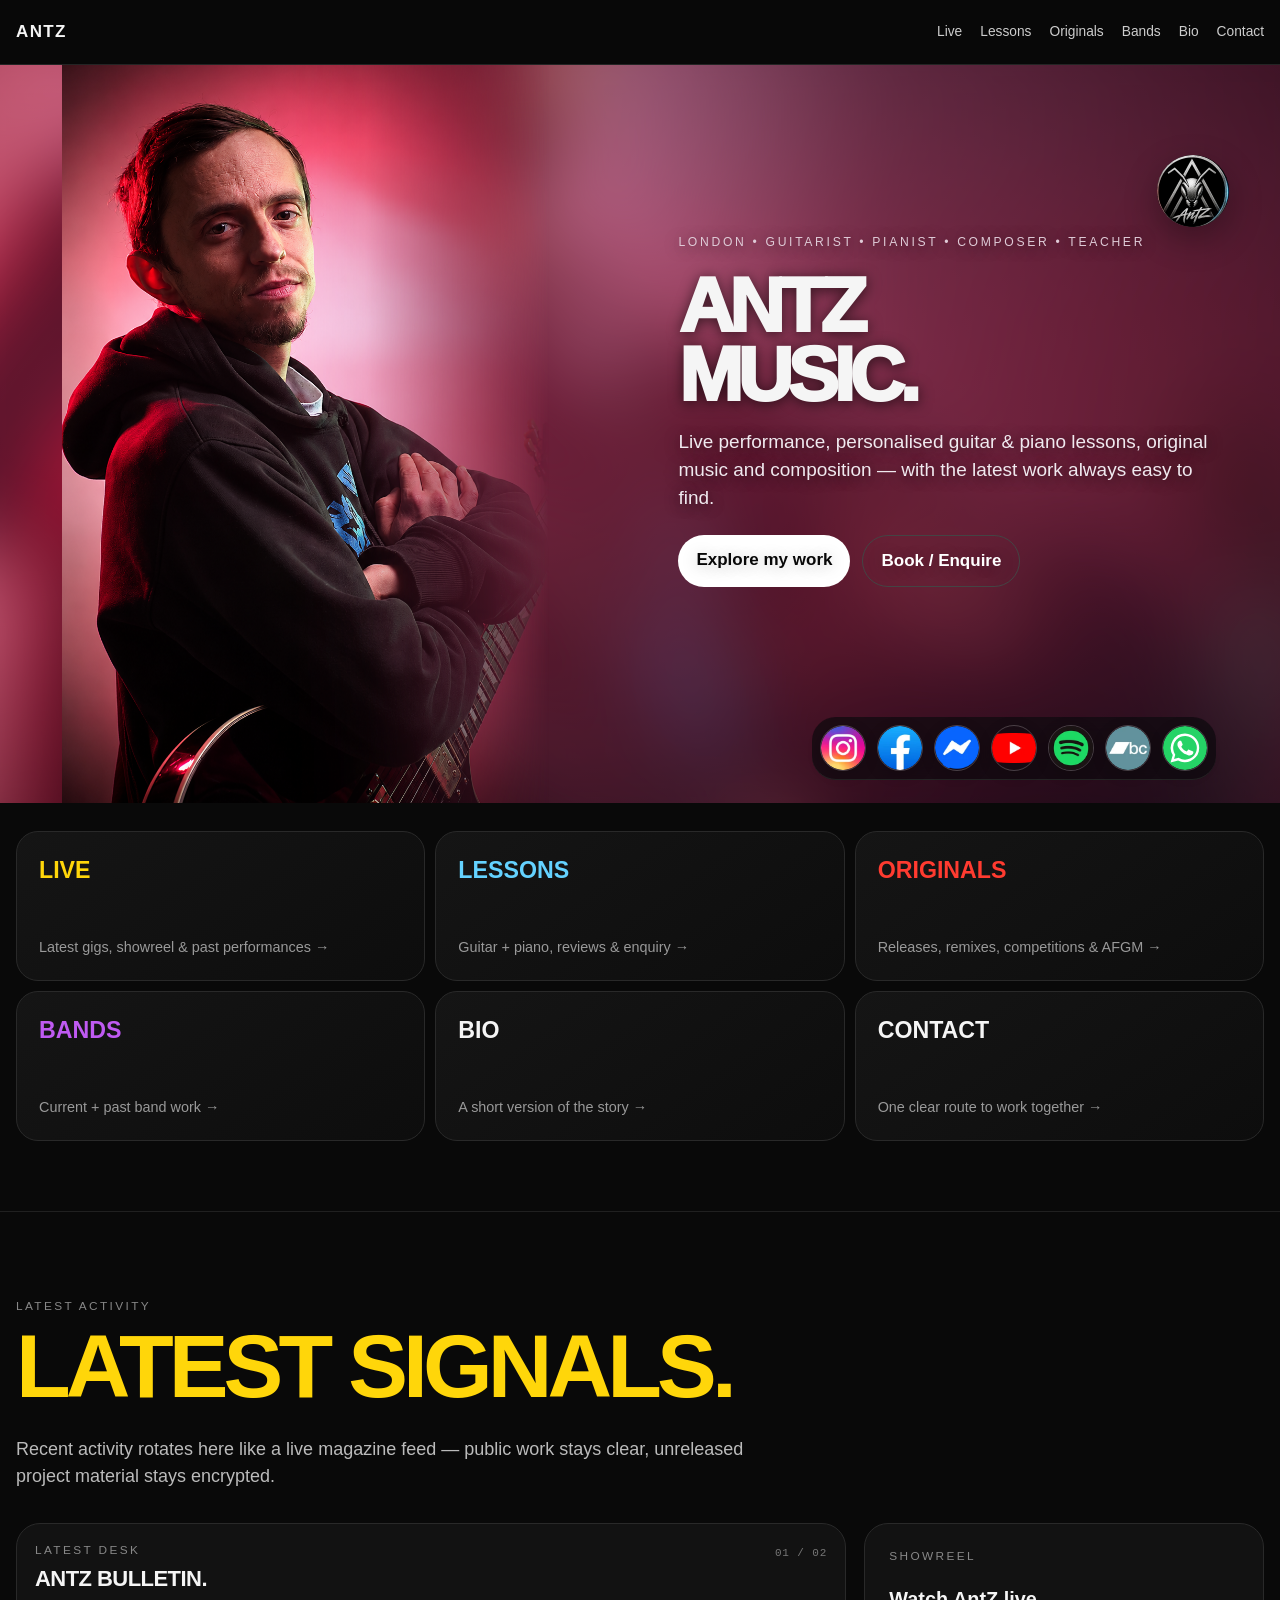
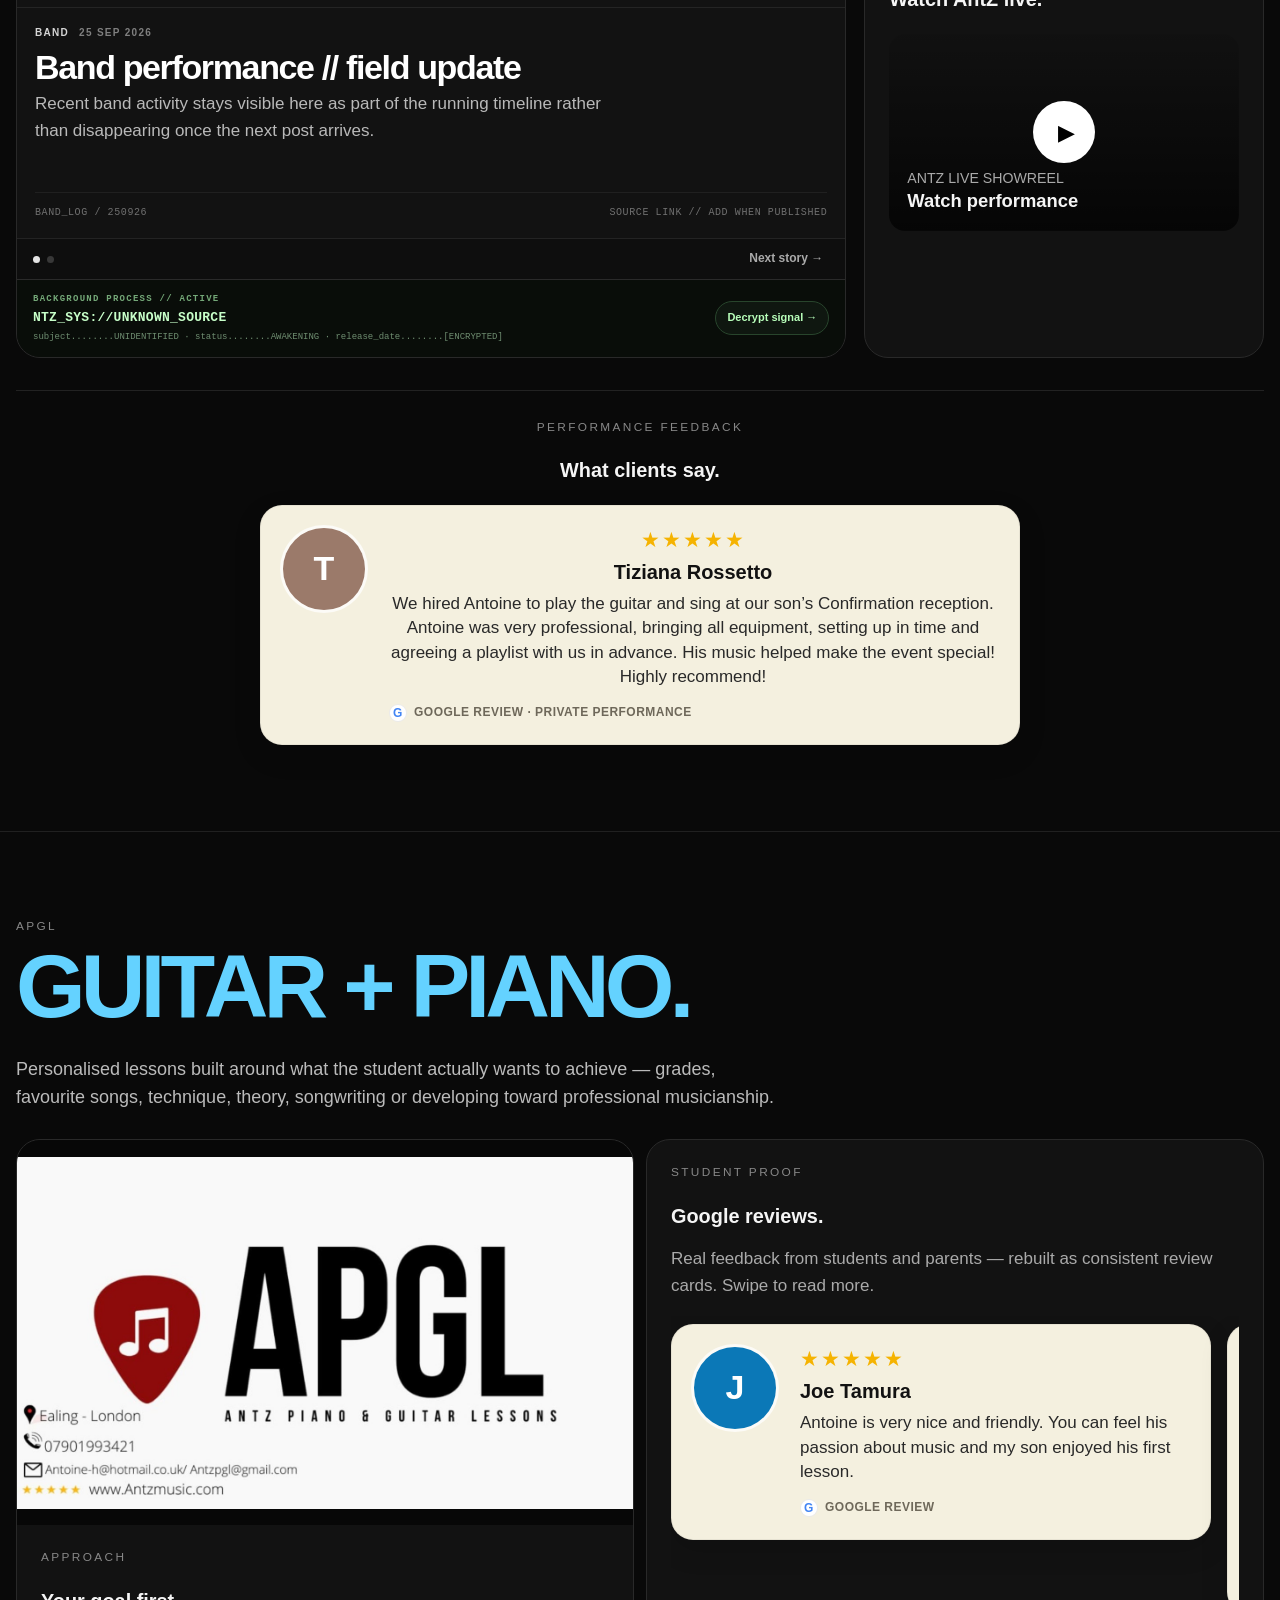
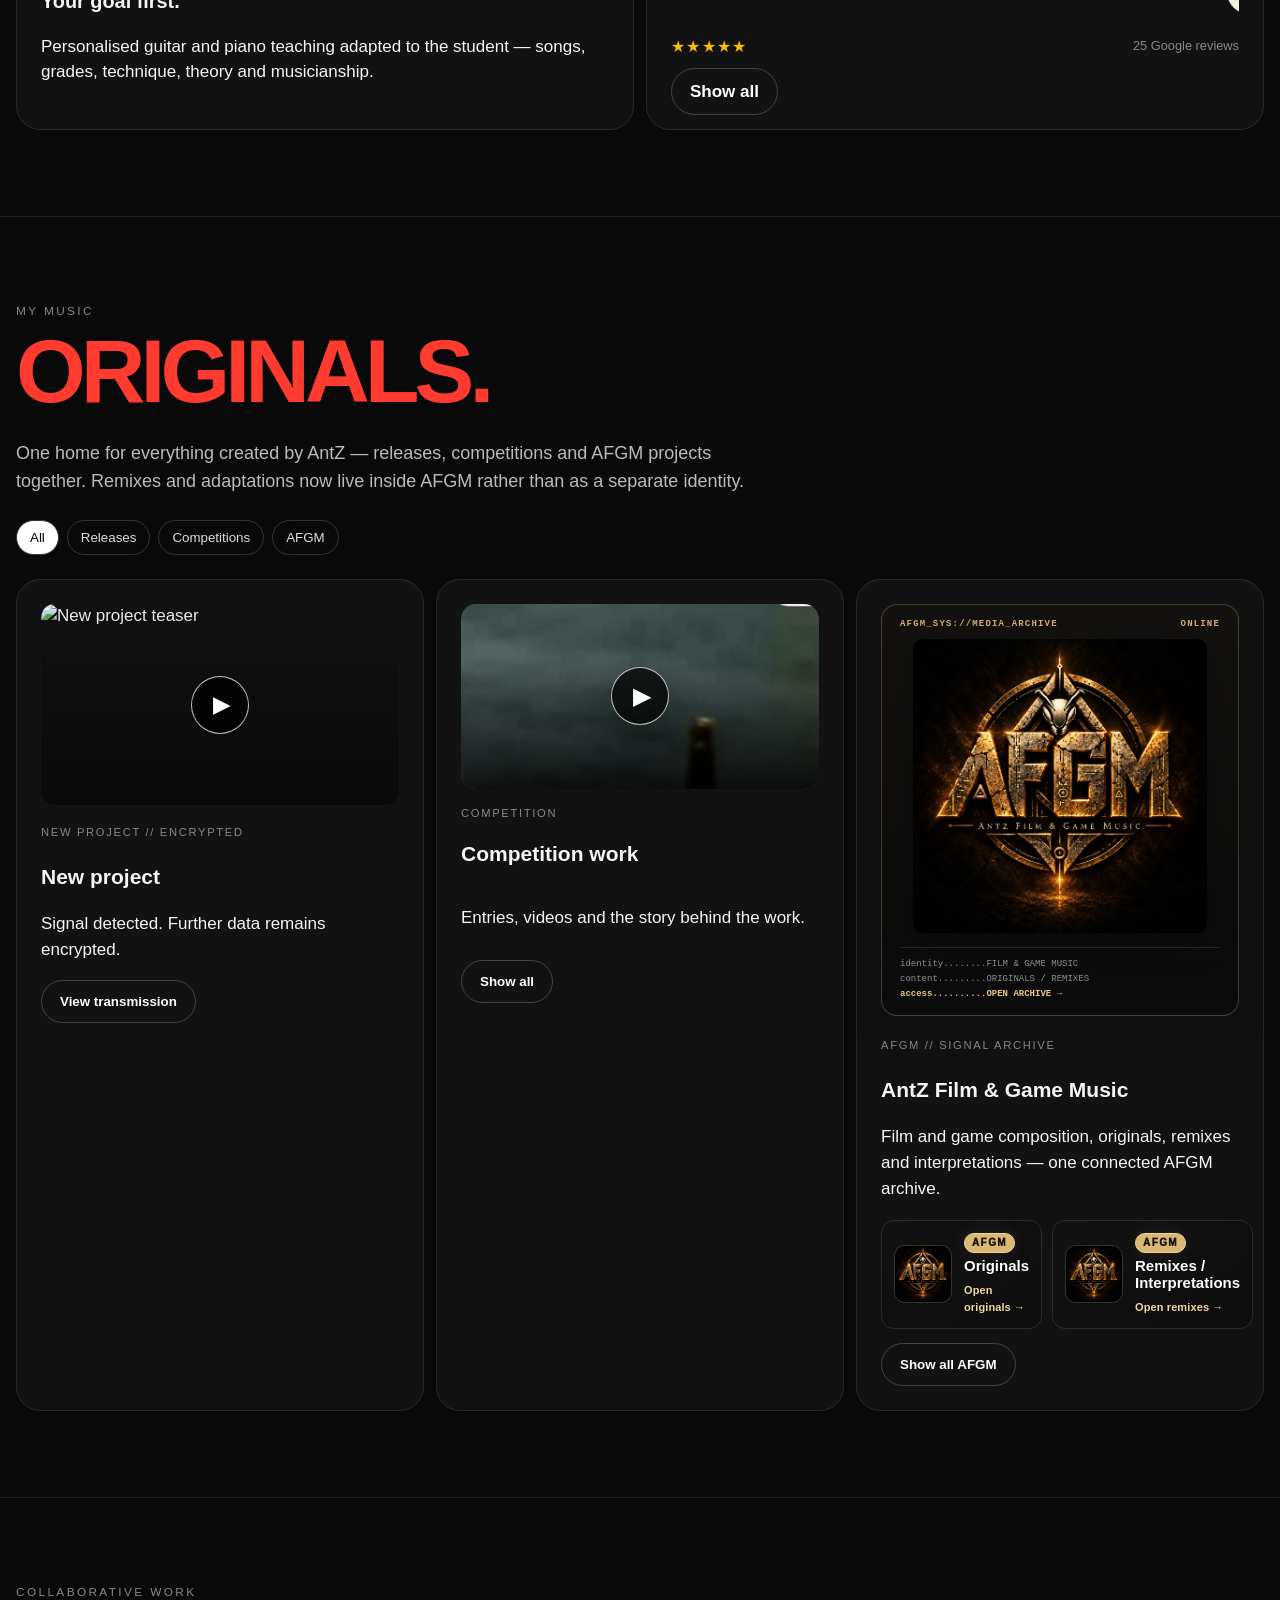
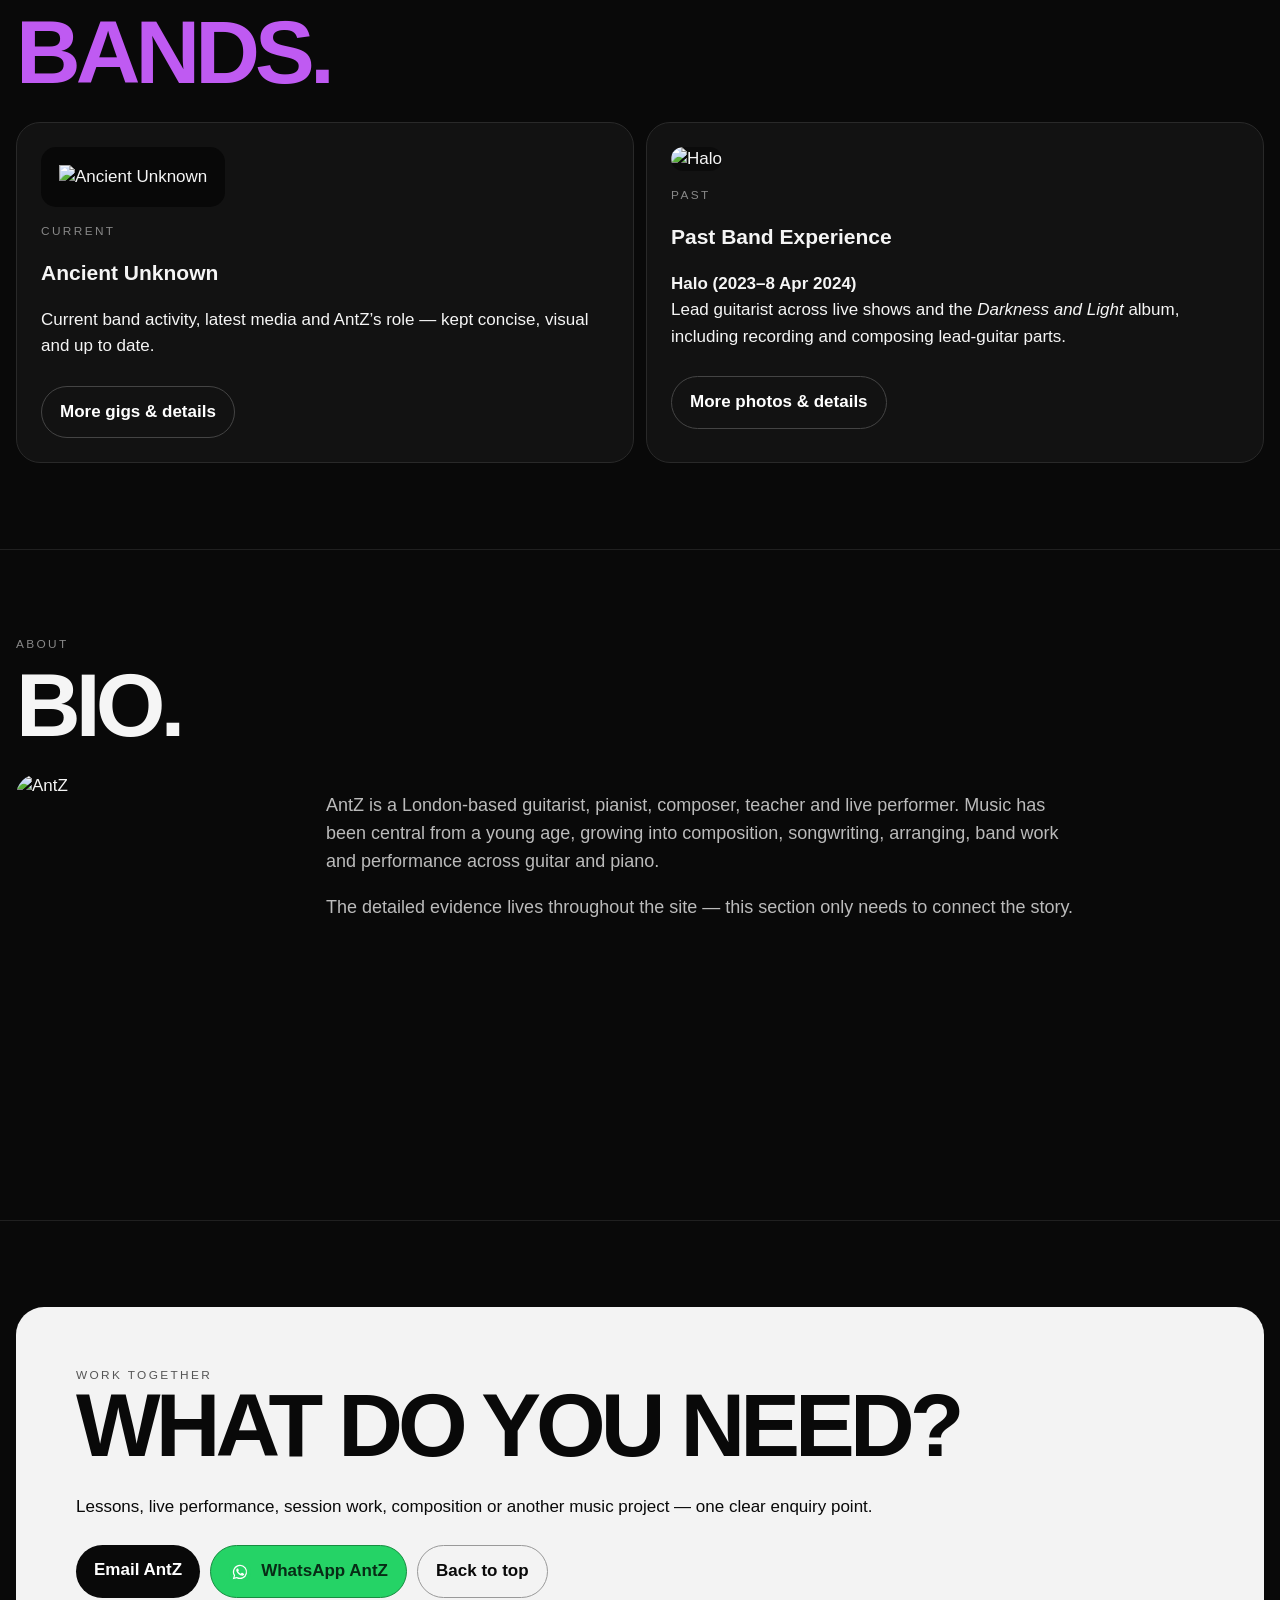
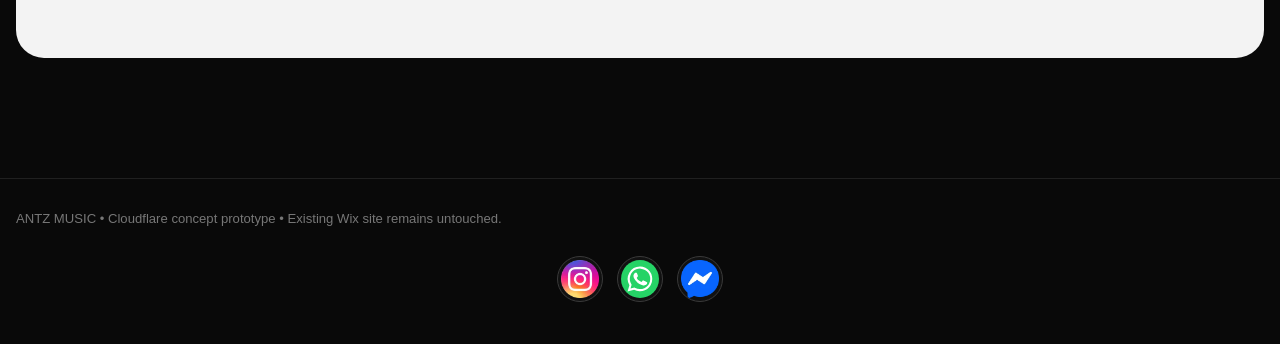
==== commit 46272873: "Load unified cinematic hero styles on desktops" ====
--- a/index.html
+++ b/index.html
@@ -246,4 +246,5 @@
 <script src="site-branding.js"></script>
 <script src="site-polish.js"></script>
 <script src="site-finish.js"></script>
+<script src="site-cinematic.js"></script>
 </body></html>
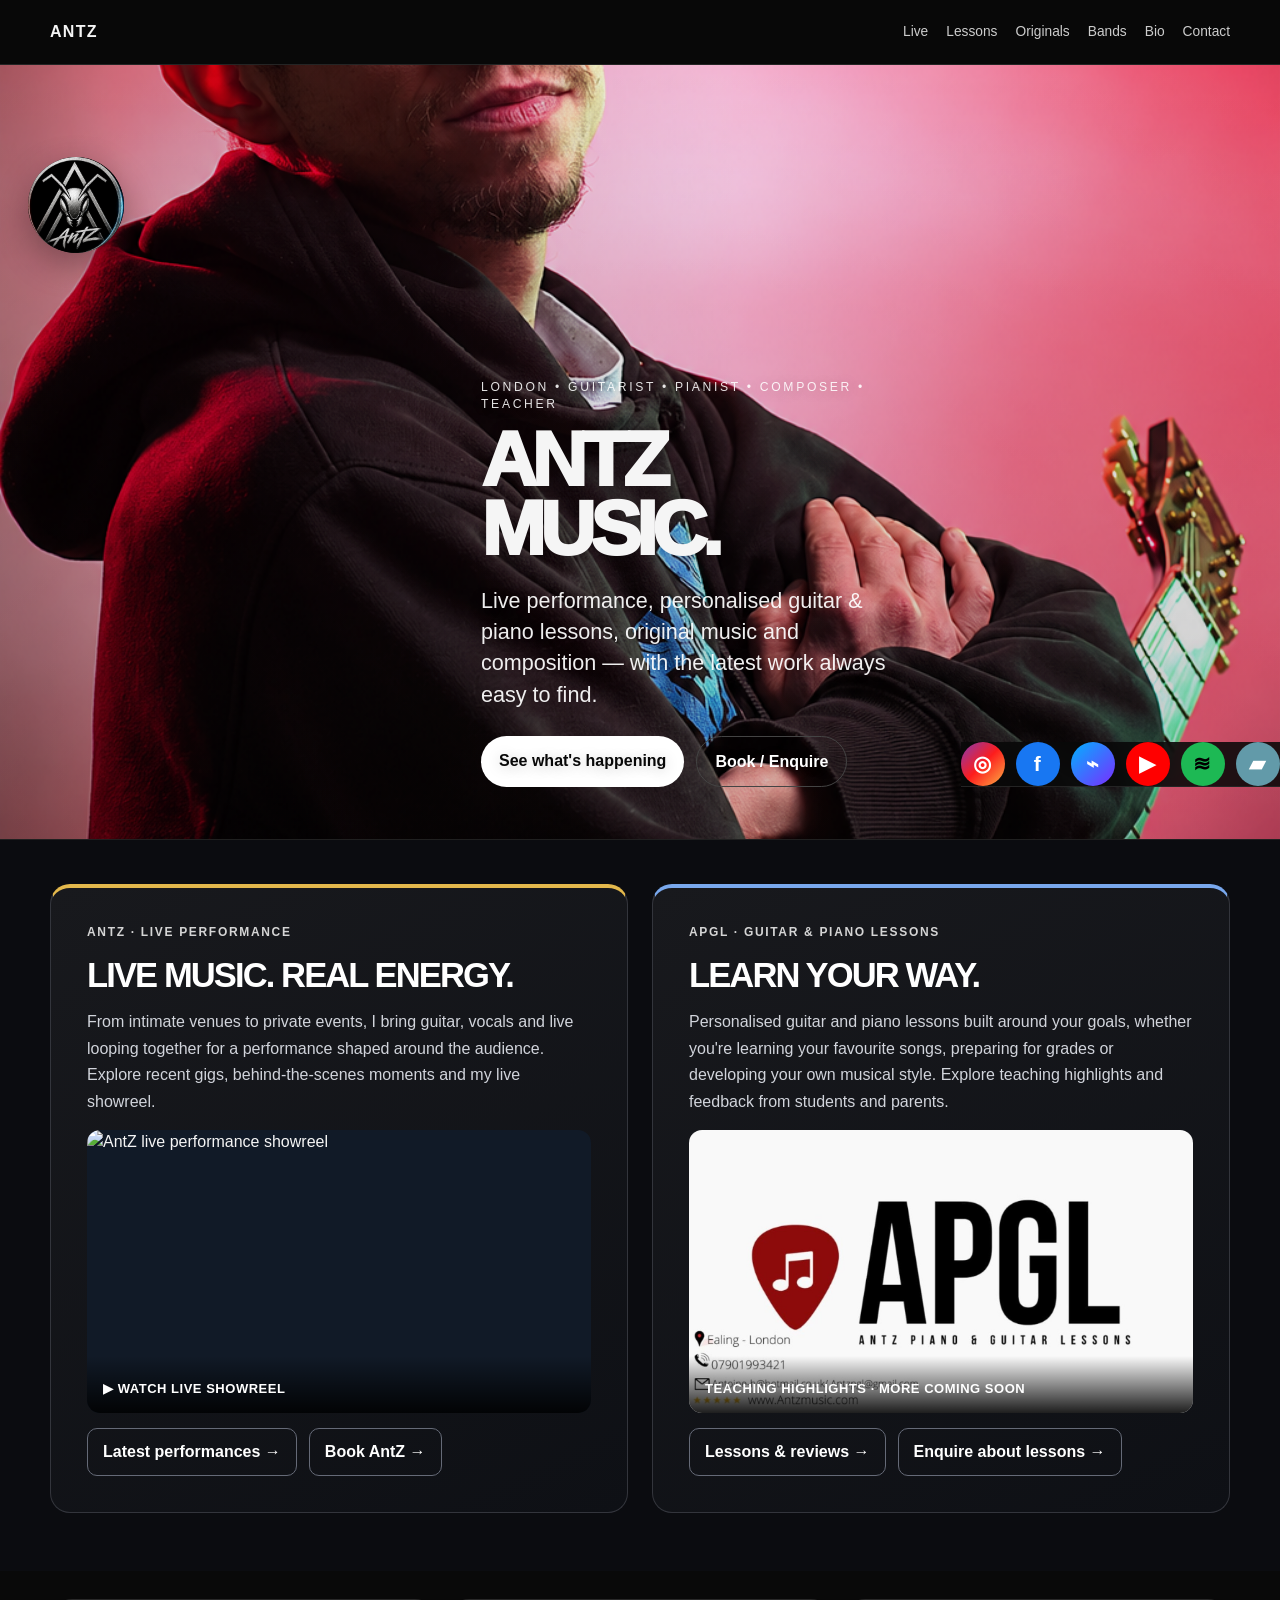
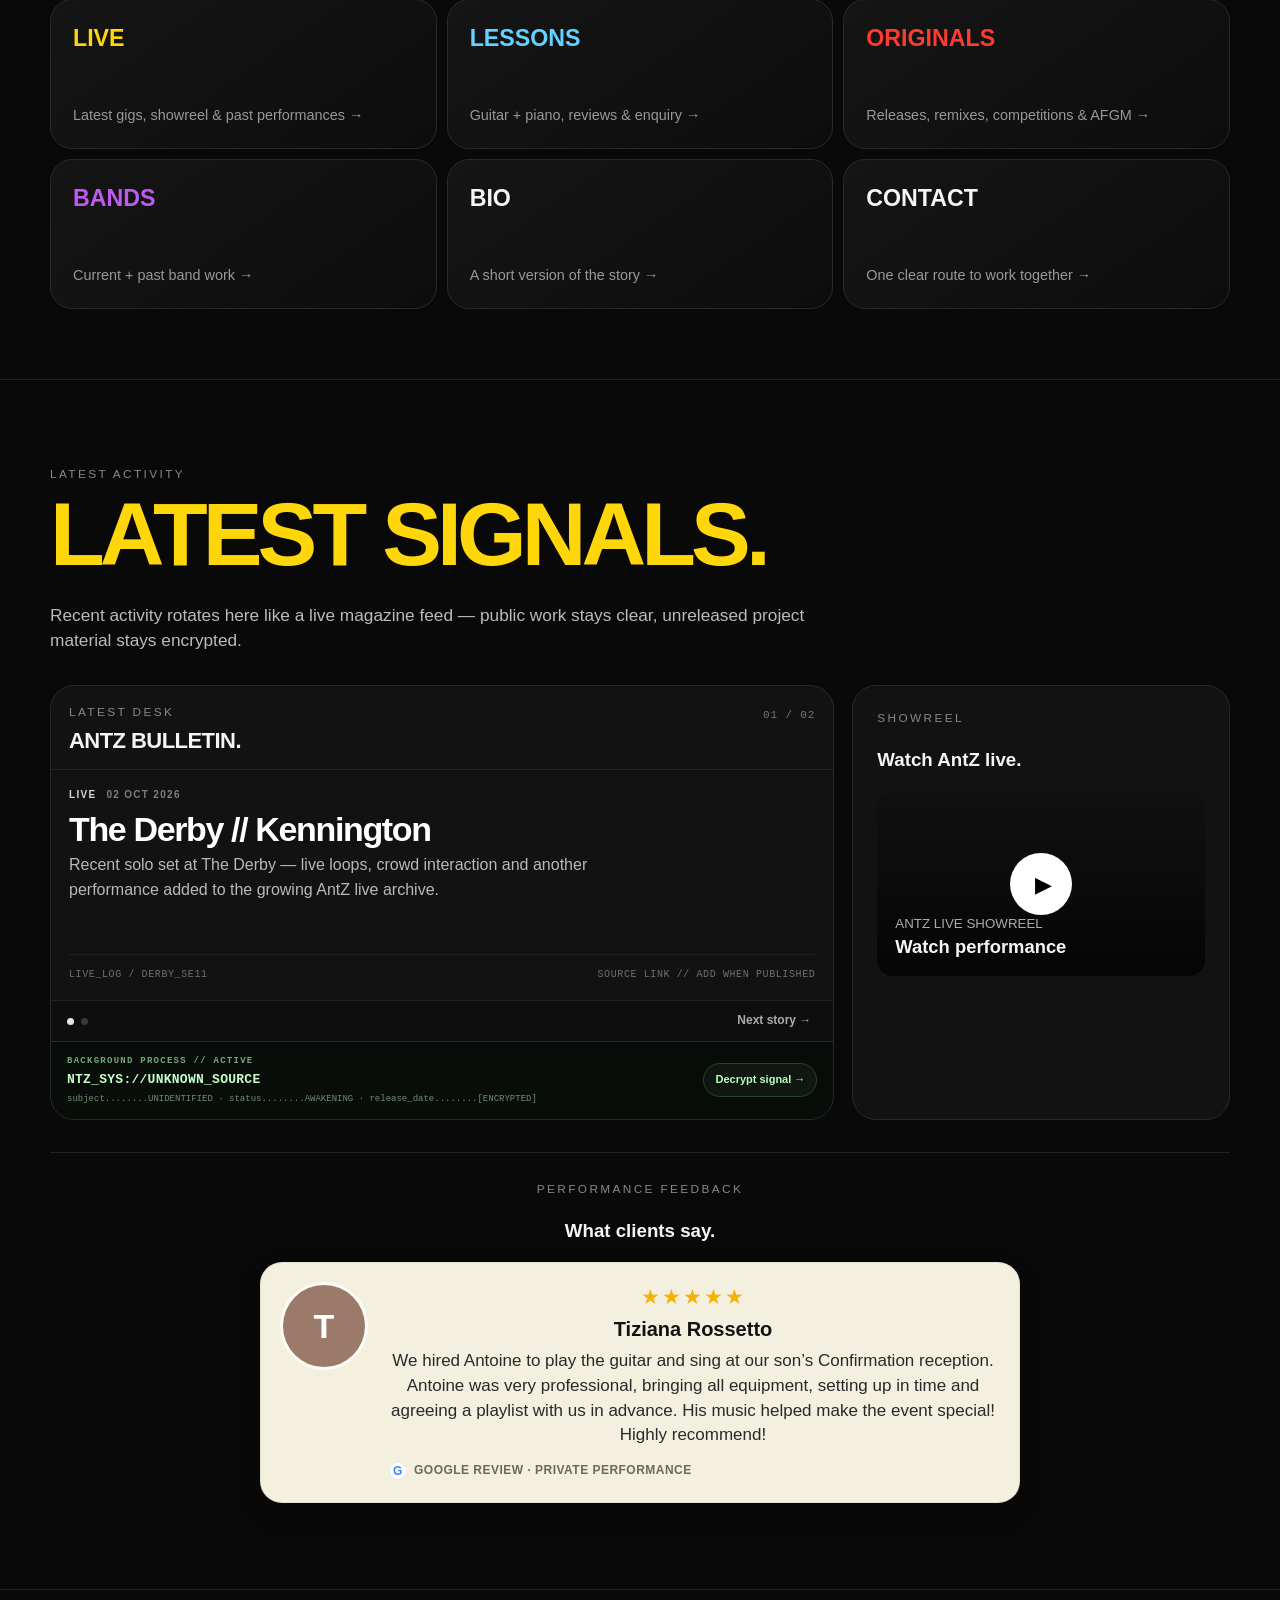
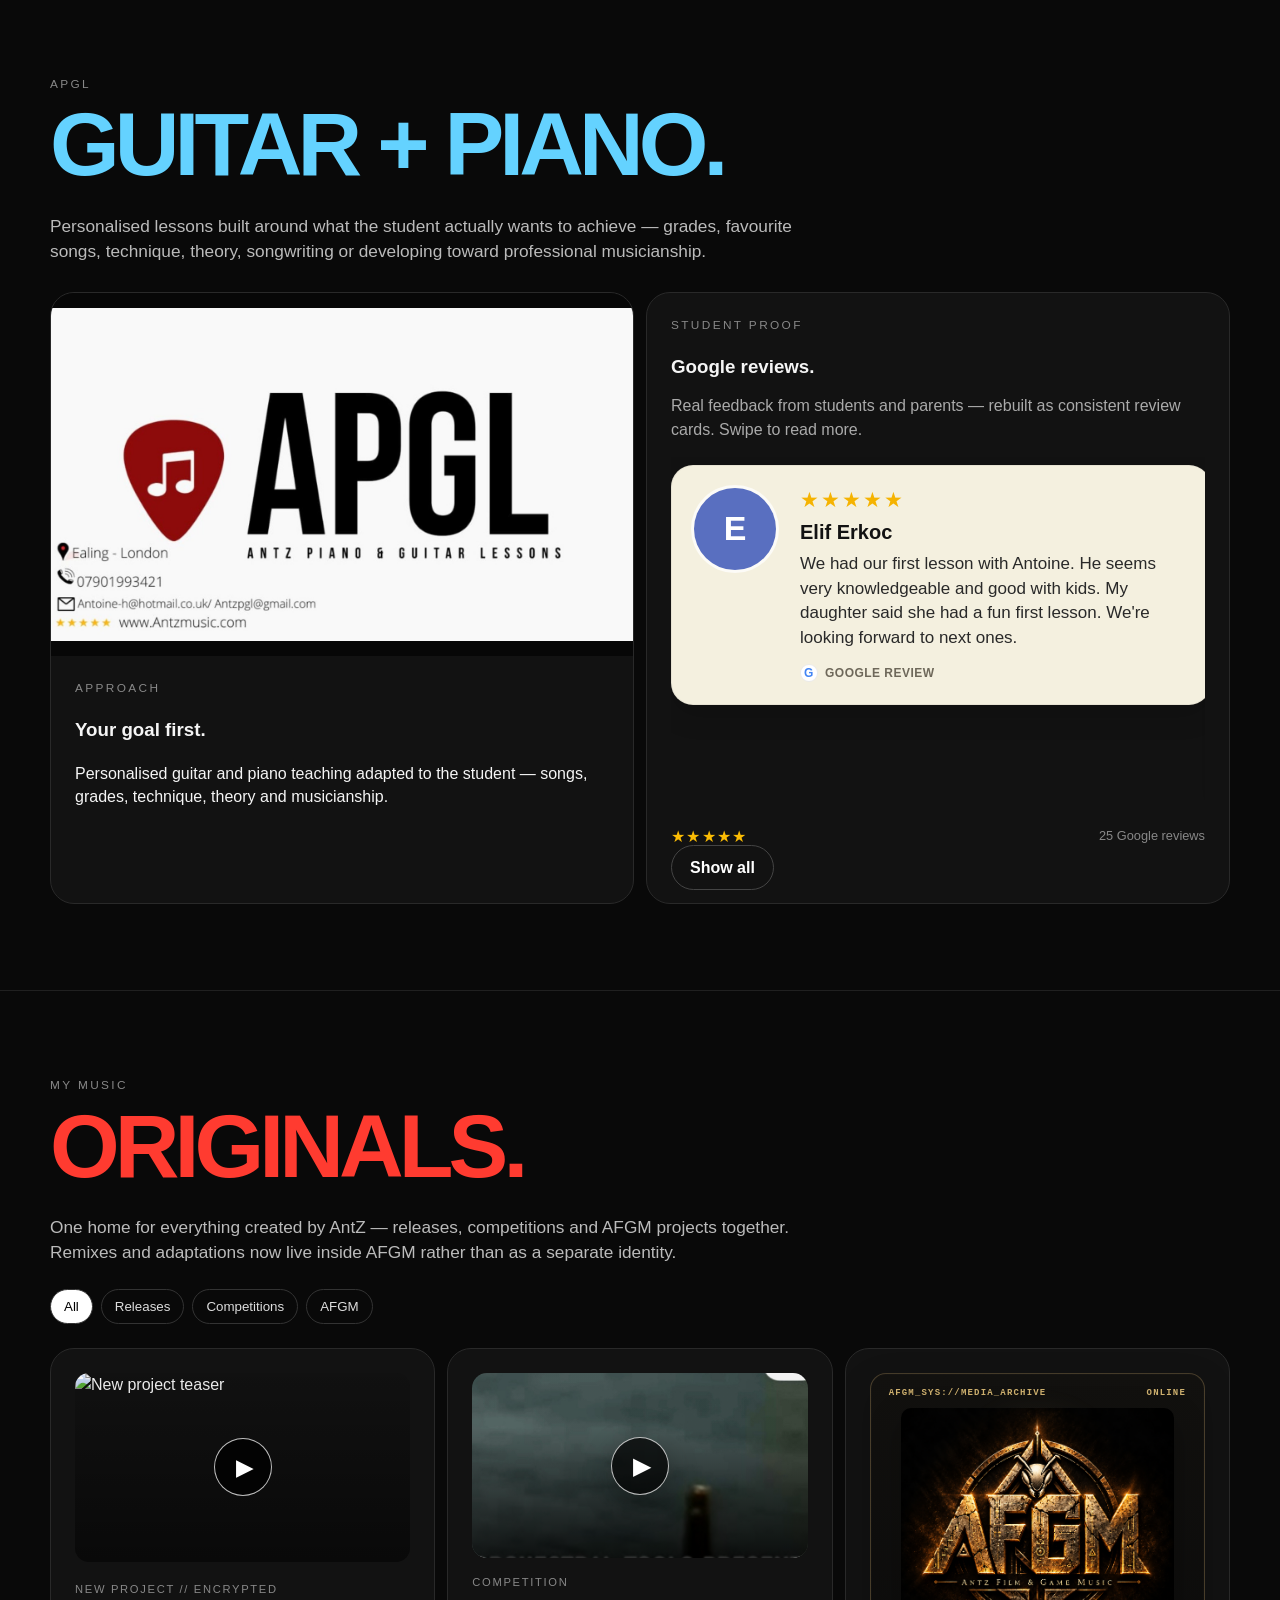
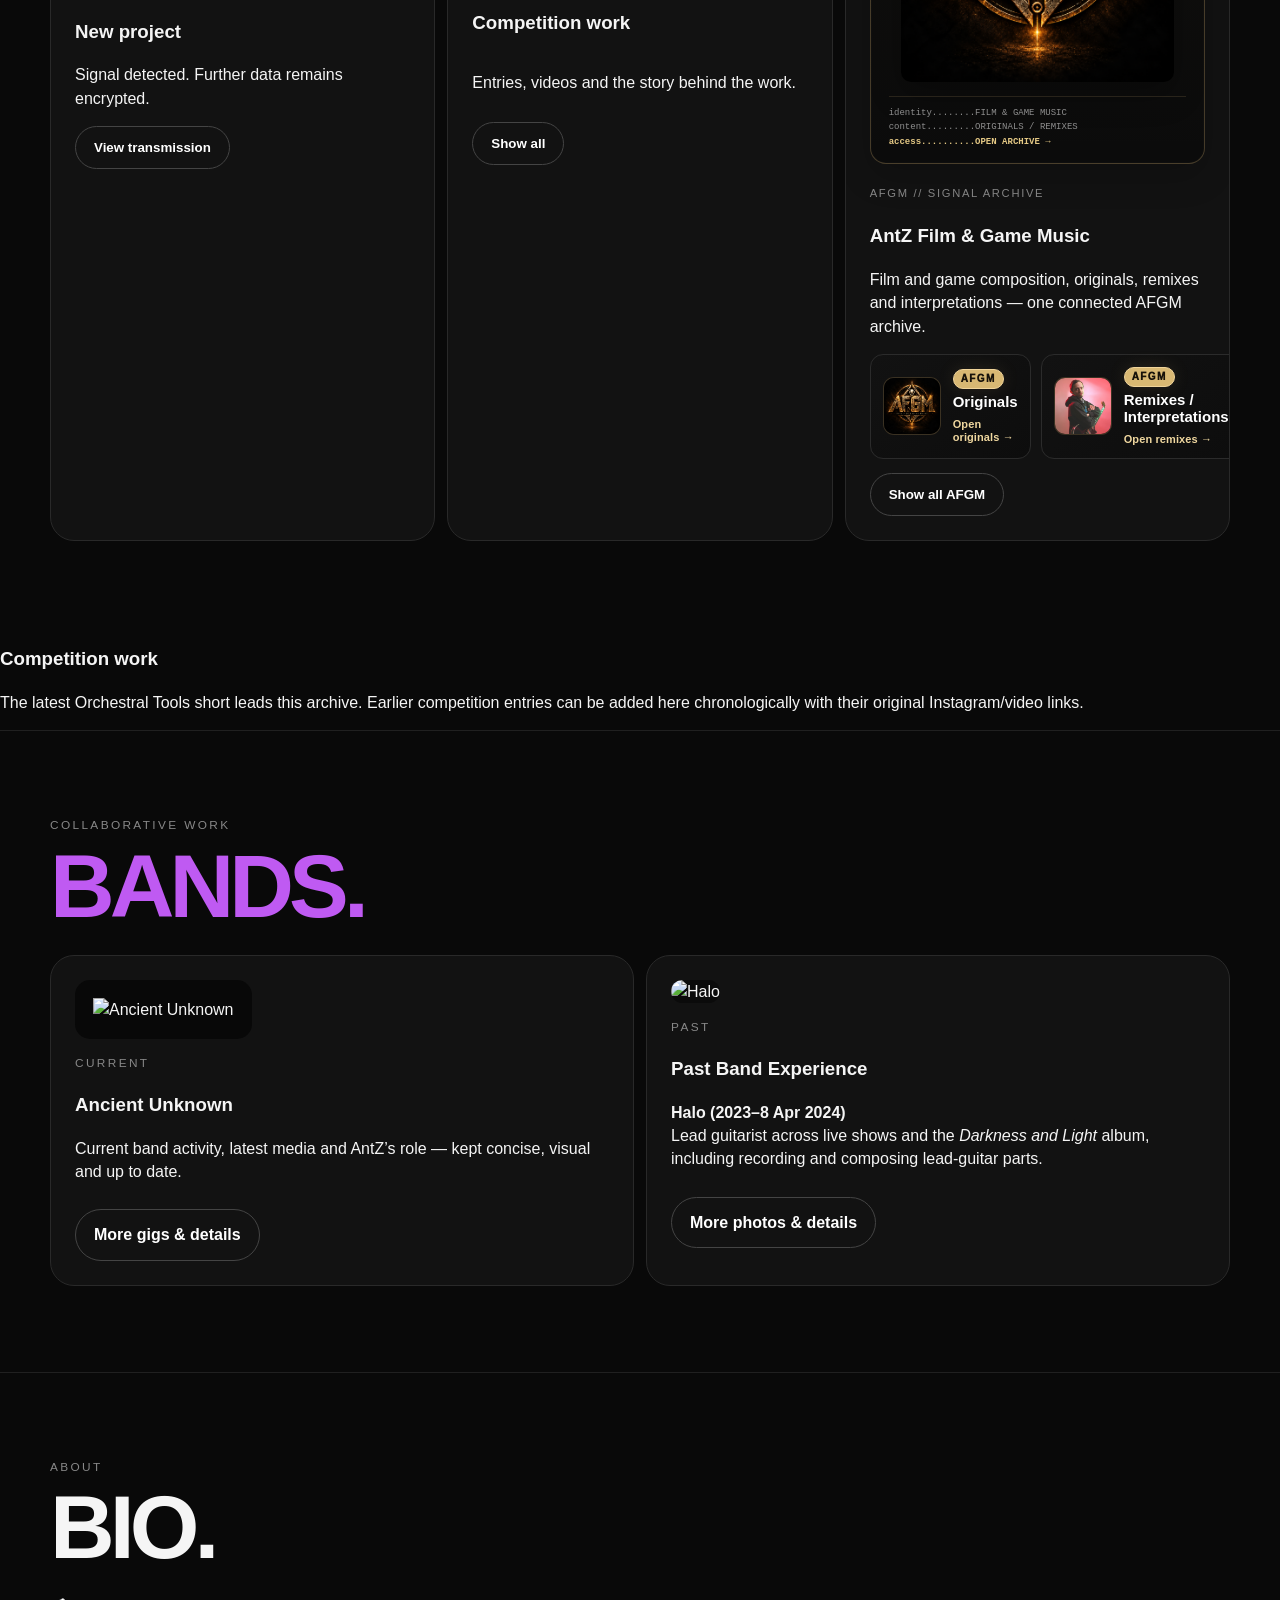
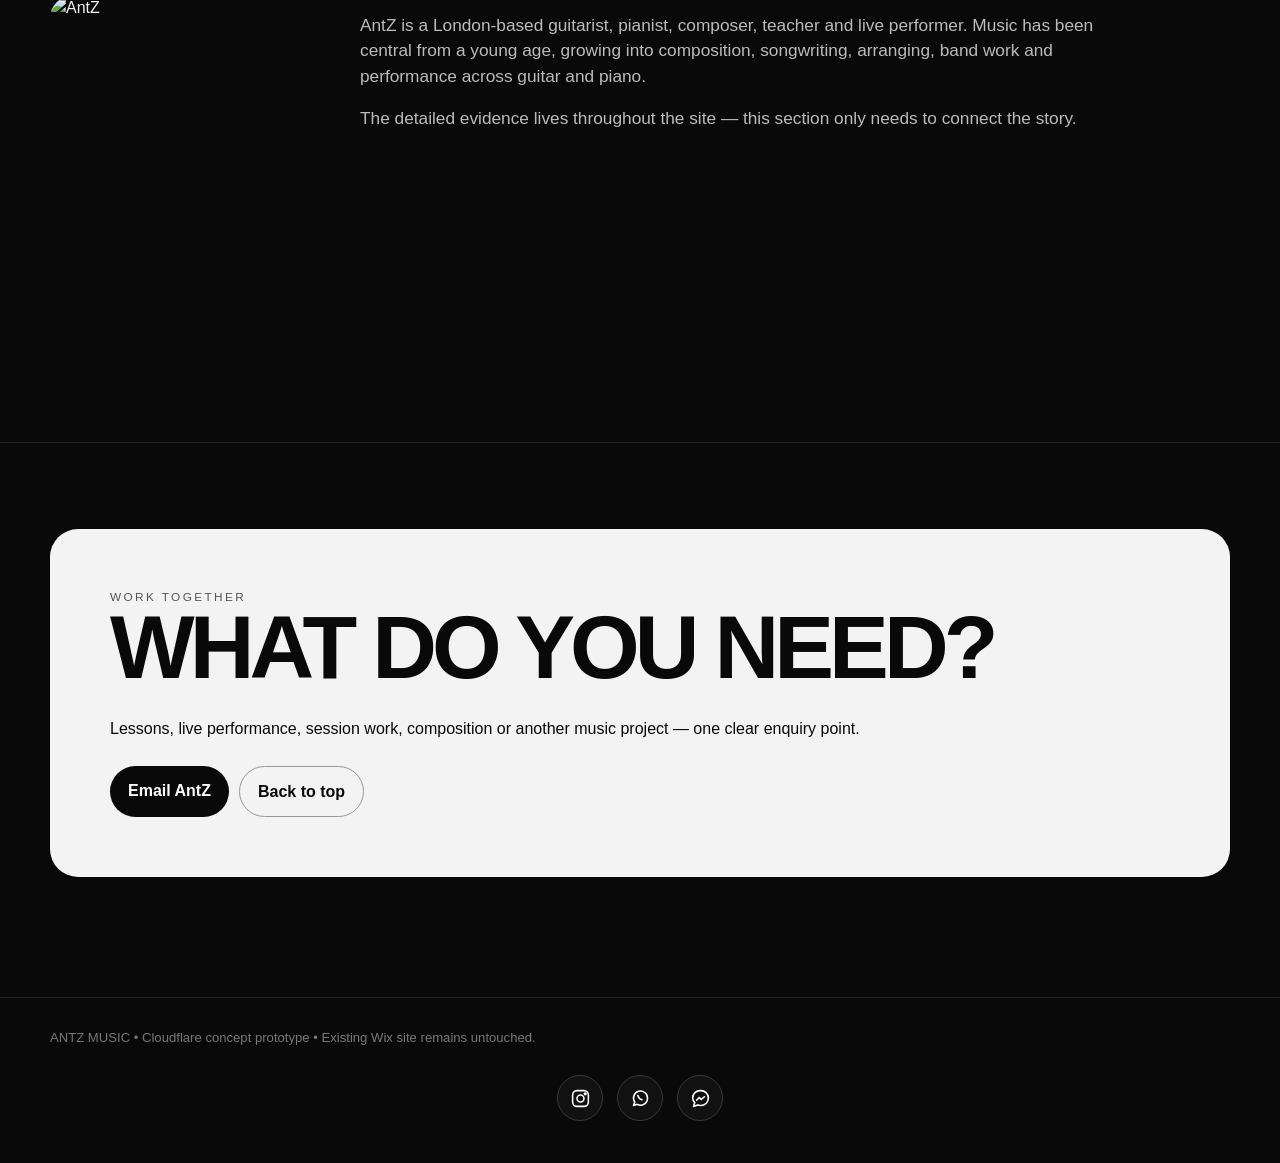
==== commit 1075e61d: "Add draft Live and APGL feature columns below hero" ====
--- a/index.html
+++ b/index.html
@@ -32,7 +32,7 @@
 <link href="styles-24.css" rel="stylesheet"/>
 <link href="styles-25.css" rel="stylesheet"/>
 <link href="styles-26.css" rel="stylesheet"/>
-</head>
+<style id="antz-feature-feeds-css">.antz-feature-feeds{padding:44px 0 58px;background:#0b0c10}.antz-feed-grid{display:grid;grid-template-columns:repeat(2,minmax(0,1fr));gap:24px}.antz-feed{min-width:0;border:1px solid #33353c;border-radius:20px;padding:clamp(20px,3vw,36px);background:linear-gradient(155deg,#18191d,#0e1015);display:flex;flex-direction:column;gap:15px}.antz-feed-live{border-top:4px solid #e3b84c}.antz-feed-apgl{border-top:4px solid #79a8ed}.antz-feed-kicker{font-size:12px;font-weight:800;letter-spacing:.14em;color:#d5d5d5}.antz-feed h2{font-size:clamp(24px,2.7vw,37px);line-height:1.1;margin:0;color:#fff}.antz-feed p{color:#d1d4db;line-height:1.65;margin:0;flex-grow:1}.antz-feed-media{position:relative;display:block;aspect-ratio:16/9;overflow:hidden;border-radius:13px;background:#111a27;text-decoration:none}.antz-feed-media img{width:100%;height:100%;object-fit:cover;display:block}.antz-feed-media span{position:absolute;bottom:0;left:0;right:0;padding:24px 16px 15px;background:linear-gradient(transparent,rgba(0,0,0,.88));color:white;font-weight:800;letter-spacing:.04em;font-size:13px}.antz-feed-actions{display:flex;flex-wrap:wrap;gap:12px}.antz-feed-actions a{display:inline-flex;padding:11px 15px;border:1px solid #656a77;border-radius:10px;color:white;text-decoration:none;font-weight:700}.antz-feed-actions a:hover{background:#30343e}@media(max-width:760px){.antz-feature-feeds{padding:22px 0 38px}.antz-feed-grid{grid-template-columns:1fr;gap:16px}.antz-feed{padding:20px}.antz-feed h2{font-size:27px}}</style></head>
 <body>
 <nav><div class="wrap navin"><a class="brand" href="#top">ANTZ</a><div class="links">
 <a href="#live">Live</a><a href="#lessons">Lessons</a><a href="#originals">Originals</a><a href="#bands">Bands</a><a href="#bio">Bio</a><a href="#contact">Contact</a>
@@ -55,6 +55,7 @@
 <a aria-label="Spotify" class="brand spotify" href="https://open.spotify.com/artist/7qTbpRILlYAjVZ1R4q4OYU" target="_blank"><span>≋</span></a>
 <a aria-label="Bandcamp" class="brand bandcamp" href="https://antzmusic.bandcamp.com/" target="_blank"><span>▰</span></a>
 </nav></header>
+<section class="antz-feature-feeds" aria-label="AntZ Live and APGL highlights"><div class="wrap"><div class="antz-feed-grid"><article class="antz-feed antz-feed-live"><div class="antz-feed-kicker">ANTZ · LIVE PERFORMANCE</div><h2>LIVE MUSIC. REAL ENERGY.</h2><p>From intimate venues to private events, I bring guitar, vocals and live looping together for a performance shaped around the audience. Explore recent gigs, behind-the-scenes moments and my live showreel.</p><a class="antz-feed-media" href="https://youtu.be/g_HBOywvYYU?is=7Y1HcWacGo9vqzVa" target="_blank" rel="noopener noreferrer" aria-label="Watch AntZ live showreel"><img src="https://img.youtube.com/vi/g_HBOywvYYU/hqdefault.jpg" alt="AntZ live performance showreel" loading="lazy"><span>▶ WATCH LIVE SHOWREEL</span></a><div class="antz-feed-actions"><a href="#live">Latest performances →</a><a href="#contact">Book AntZ →</a></div></article><article class="antz-feed antz-feed-apgl"><div class="antz-feed-kicker">APGL · GUITAR &amp; PIANO LESSONS</div><h2>LEARN YOUR WAY.</h2><p>Personalised guitar and piano lessons built around your goals, whether you're learning your favourite songs, preparing for grades or developing your own musical style. Explore teaching highlights and feedback from students and parents.</p><div class="antz-feed-media antz-feed-apgl-media"><img src="assets/image-831730f2f5e8.jpg" alt="APGL guitar and piano teaching" loading="lazy"><span>TEACHING HIGHLIGHTS · MORE COMING SOON</span></div><div class="antz-feed-actions"><a href="#lessons">Lessons &amp; reviews →</a><a href="#contact">Enquire about lessons →</a></div></article></div></div></section>
 <div class="wrap routes">
 <a class="route" href="#live"><b class="accent-live">LIVE</b><span>Latest gigs, showreel &amp; past performances →</span></a>
 <a class="route" href="#lessons"><b class="accent-lessons">LESSONS</b><span>Guitar + piano, reviews &amp; enquiry →</span></a>
@@ -194,6 +195,8 @@
 </div>
 </div>
 </div></div></section>
+<h3>Competition work</h3>
+<p>The latest Orchestral Tools short leads this archive. Earlier competition entries can be added here chronologically with their original Instagram/video links.</p>
 
 <section id="bands"><div class="wrap">
 <div class="eyebrow">Collaborative work</div><h2 class="accent-bands">BANDS.</h2>
@@ -241,10 +244,4 @@
 </div>
 <script src="script-06.js"></script>
 <script src="script-07.js"></script>
-<script src="site-responsive.js"></script>
-<script src="ep-section.js"></script>
-<script src="site-branding.js"></script>
-<script src="site-polish.js"></script>
-<script src="site-finish.js"></script>
-<script src="site-cinematic.js"></script>
 </body></html>
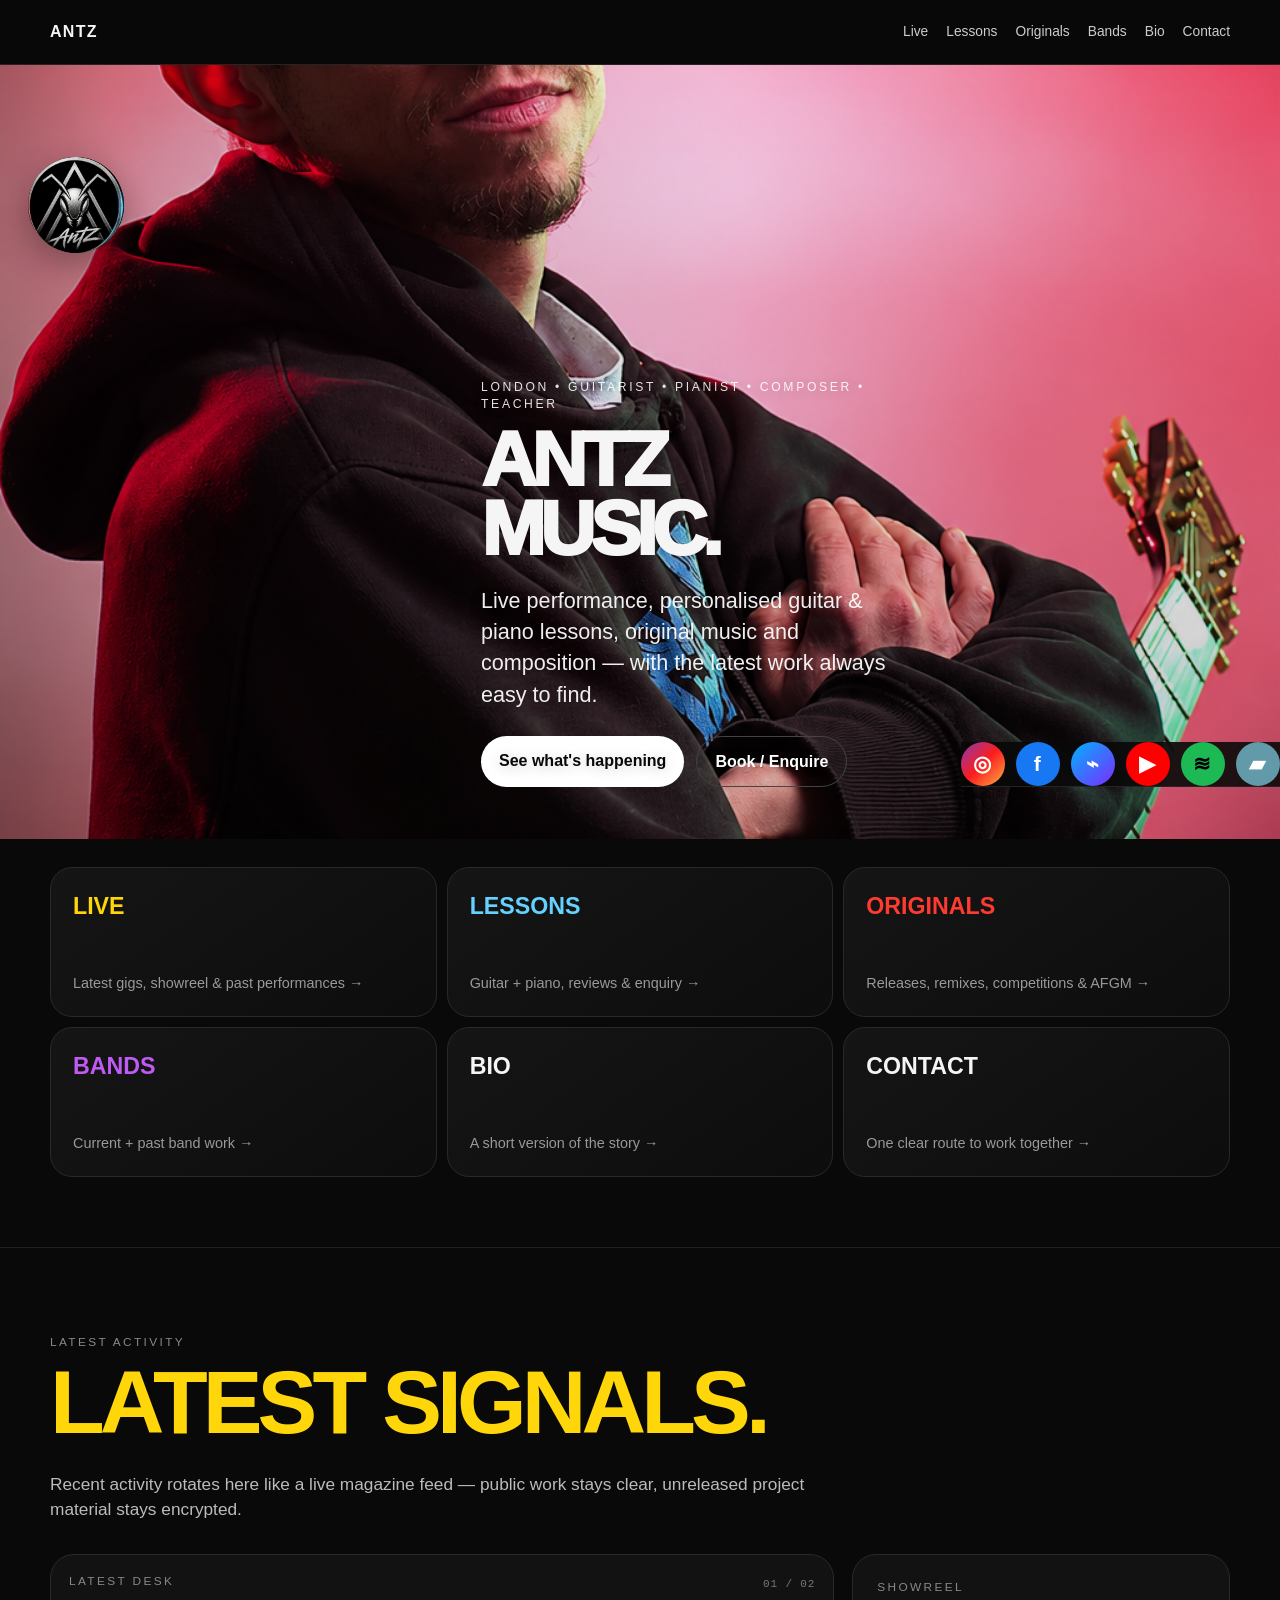
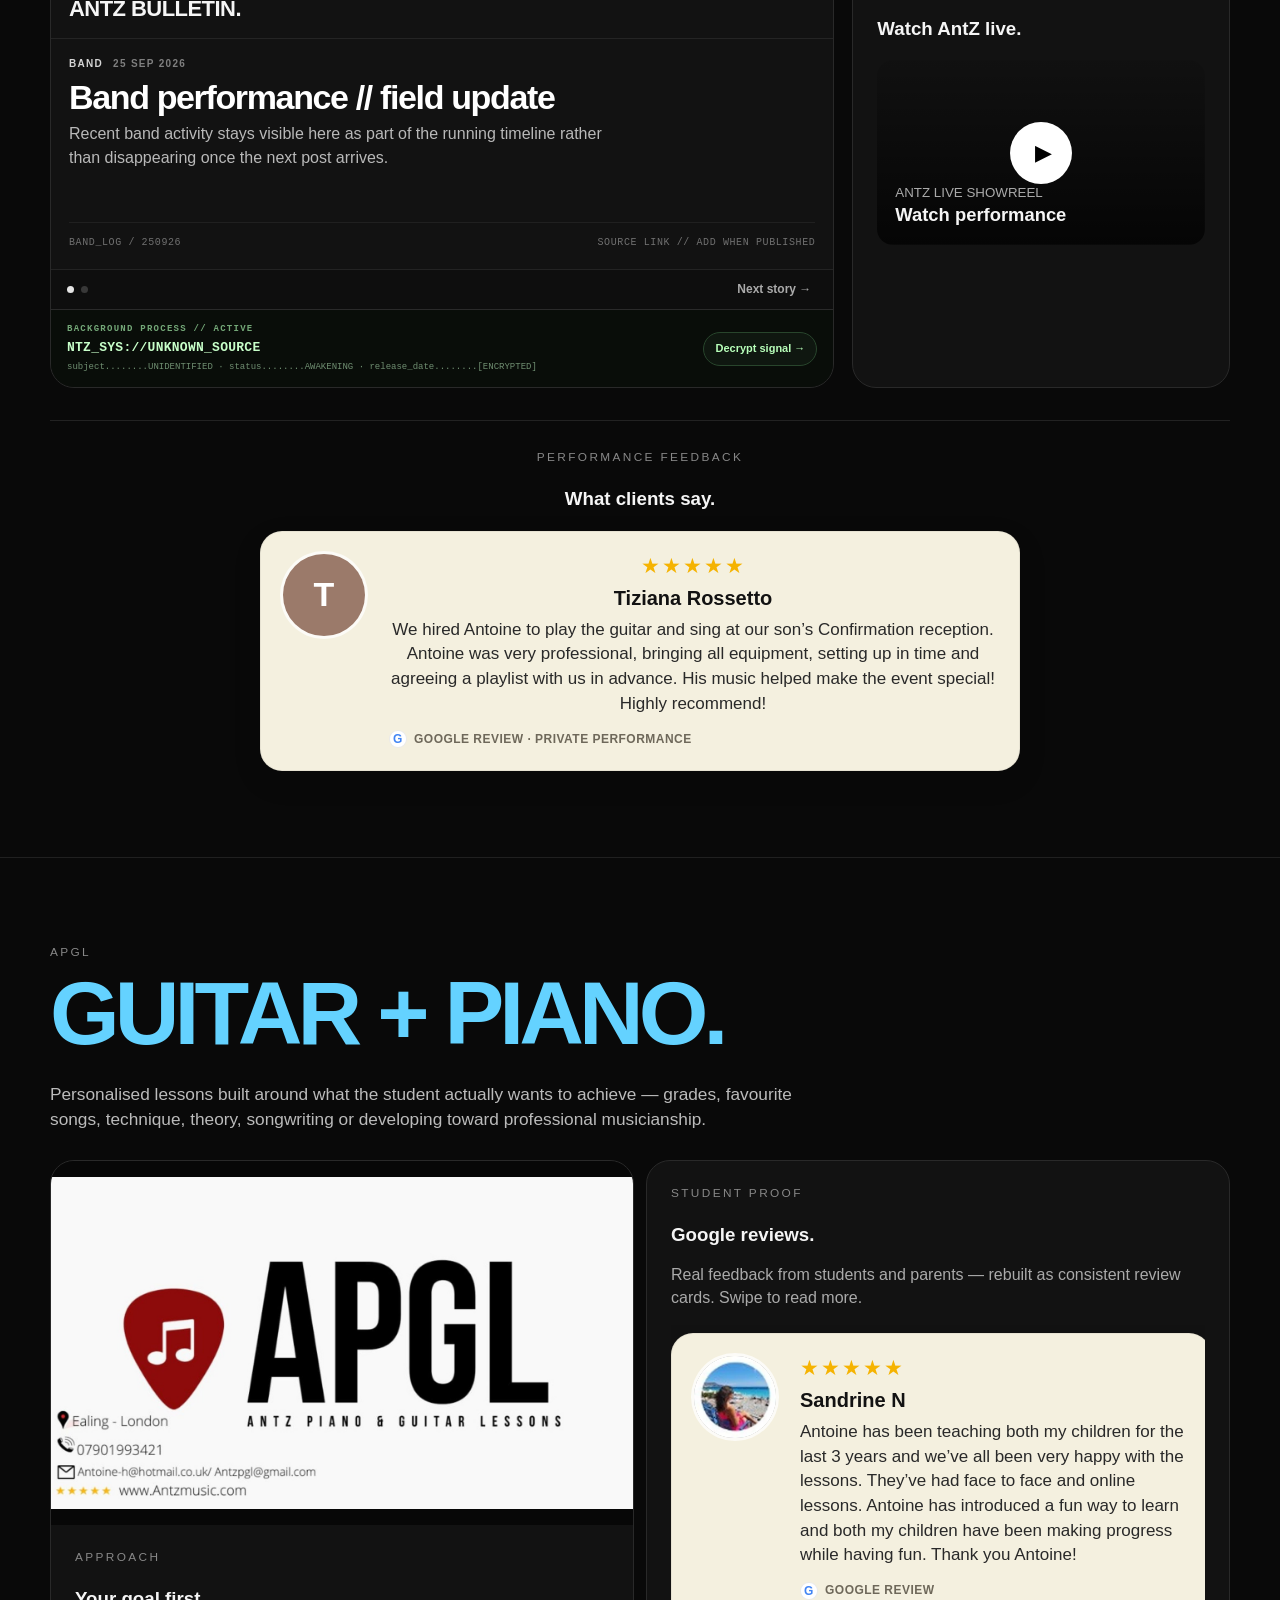
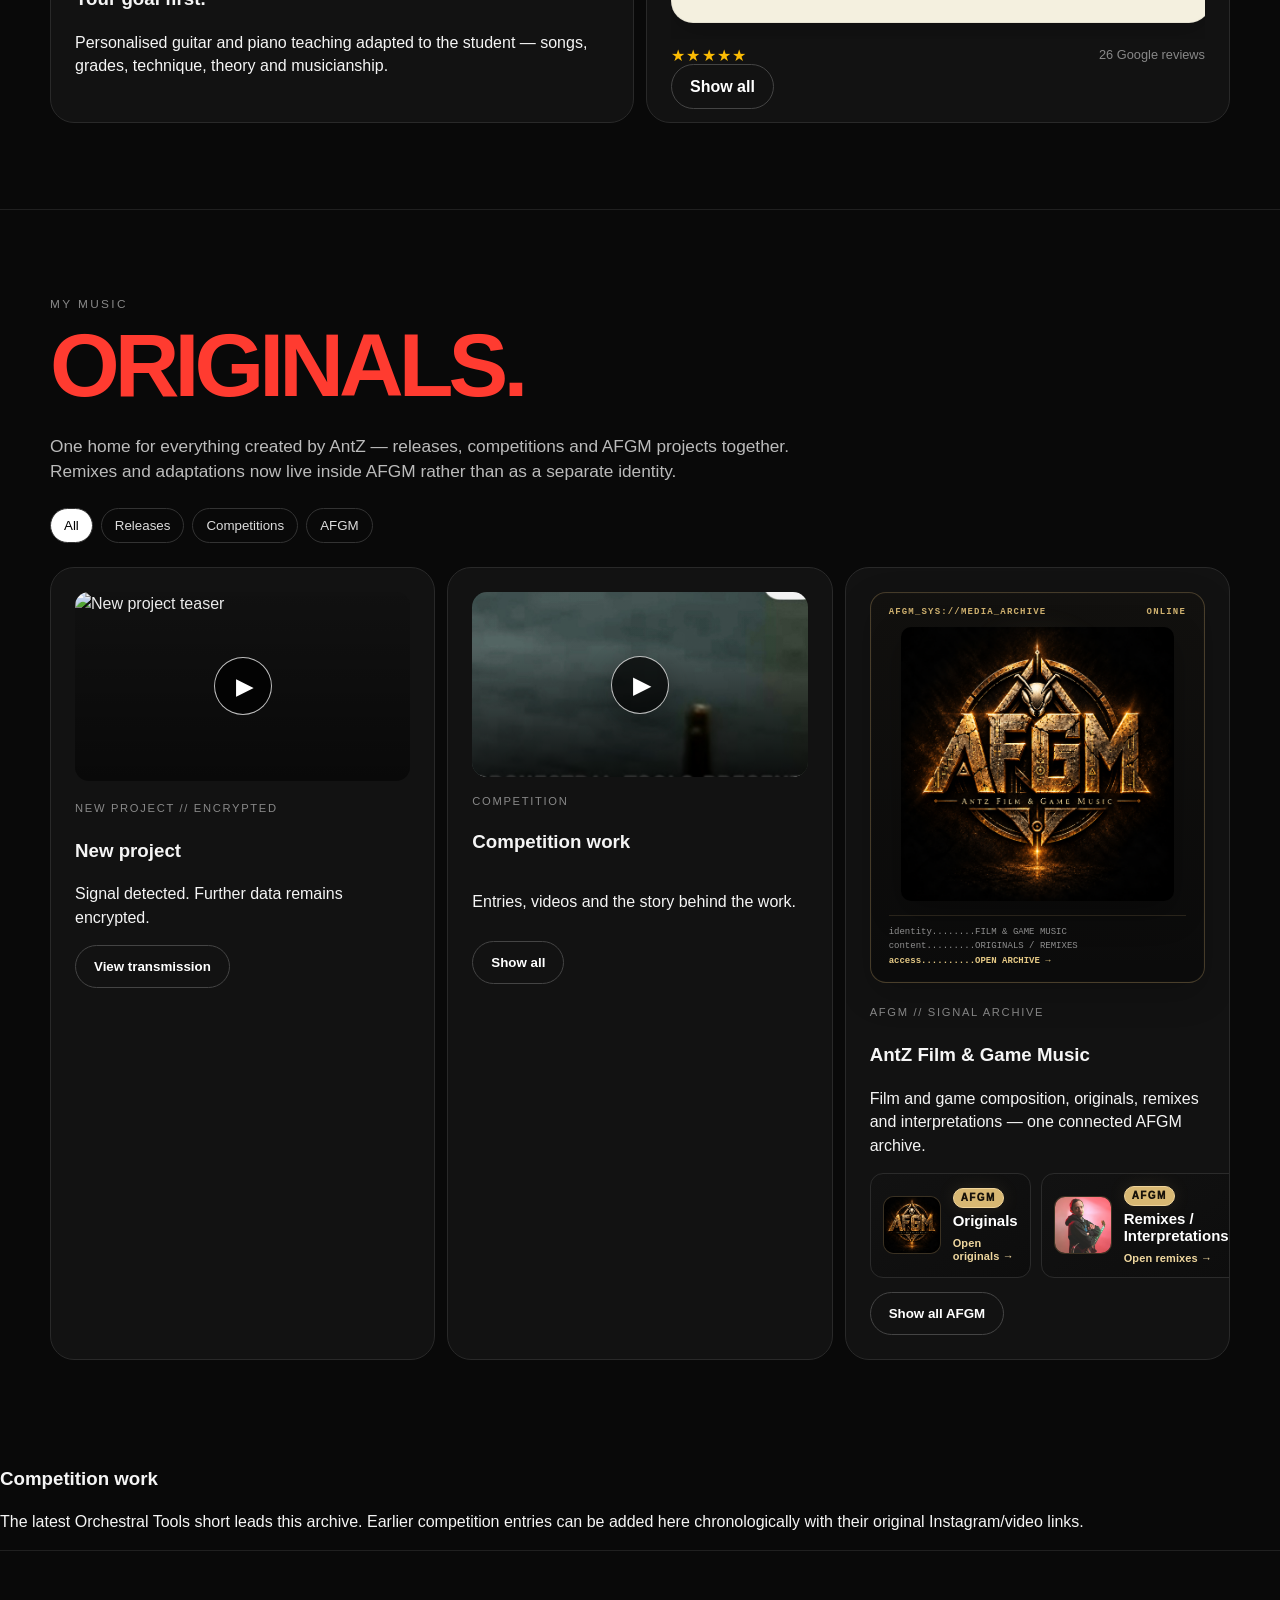
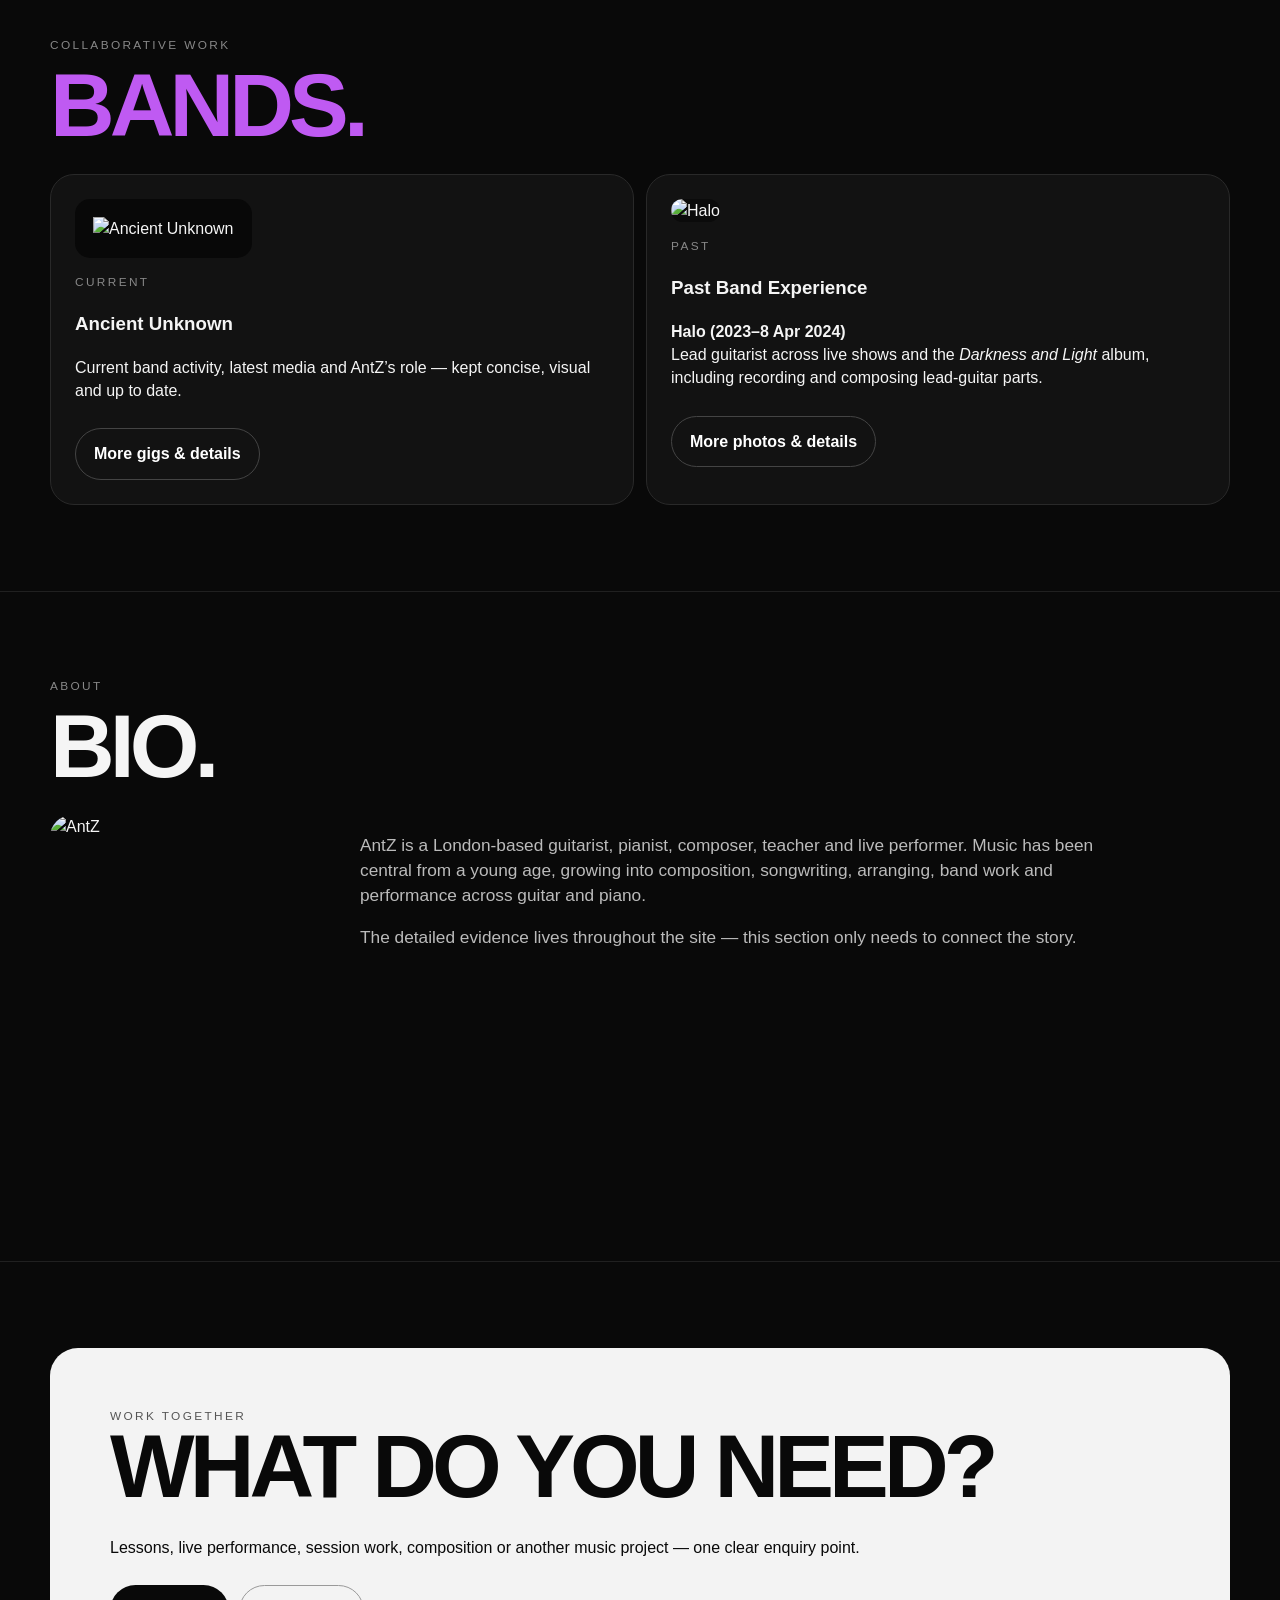
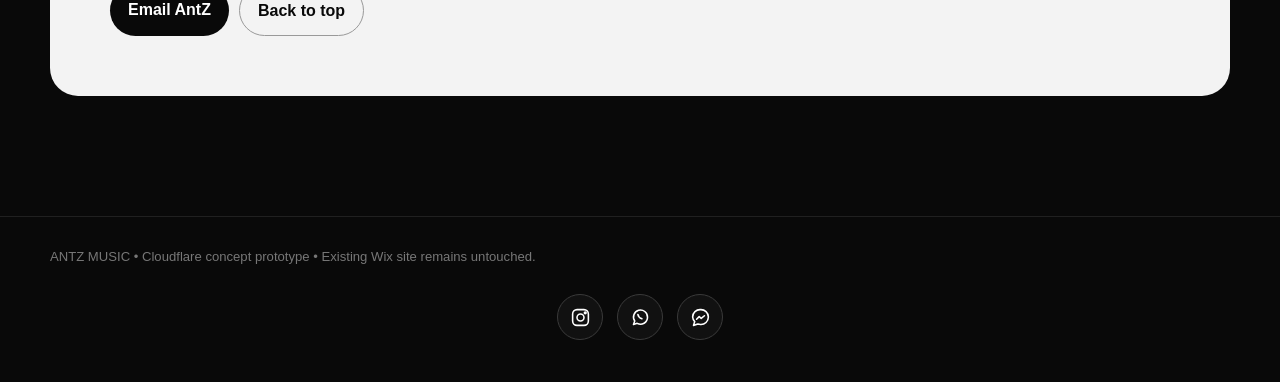
==== commit f2107c56: "Update APGL teaching review count to 26" ====
--- a/index.html
+++ b/index.html
@@ -32,7 +32,7 @@
 <link href="styles-24.css" rel="stylesheet"/>
 <link href="styles-25.css" rel="stylesheet"/>
 <link href="styles-26.css" rel="stylesheet"/>
-<style id="antz-feature-feeds-css">.antz-feature-feeds{padding:44px 0 58px;background:#0b0c10}.antz-feed-grid{display:grid;grid-template-columns:repeat(2,minmax(0,1fr));gap:24px}.antz-feed{min-width:0;border:1px solid #33353c;border-radius:20px;padding:clamp(20px,3vw,36px);background:linear-gradient(155deg,#18191d,#0e1015);display:flex;flex-direction:column;gap:15px}.antz-feed-live{border-top:4px solid #e3b84c}.antz-feed-apgl{border-top:4px solid #79a8ed}.antz-feed-kicker{font-size:12px;font-weight:800;letter-spacing:.14em;color:#d5d5d5}.antz-feed h2{font-size:clamp(24px,2.7vw,37px);line-height:1.1;margin:0;color:#fff}.antz-feed p{color:#d1d4db;line-height:1.65;margin:0;flex-grow:1}.antz-feed-media{position:relative;display:block;aspect-ratio:16/9;overflow:hidden;border-radius:13px;background:#111a27;text-decoration:none}.antz-feed-media img{width:100%;height:100%;object-fit:cover;display:block}.antz-feed-media span{position:absolute;bottom:0;left:0;right:0;padding:24px 16px 15px;background:linear-gradient(transparent,rgba(0,0,0,.88));color:white;font-weight:800;letter-spacing:.04em;font-size:13px}.antz-feed-actions{display:flex;flex-wrap:wrap;gap:12px}.antz-feed-actions a{display:inline-flex;padding:11px 15px;border:1px solid #656a77;border-radius:10px;color:white;text-decoration:none;font-weight:700}.antz-feed-actions a:hover{background:#30343e}@media(max-width:760px){.antz-feature-feeds{padding:22px 0 38px}.antz-feed-grid{grid-template-columns:1fr;gap:16px}.antz-feed{padding:20px}.antz-feed h2{font-size:27px}}</style></head>
+</head>
 <body>
 <nav><div class="wrap navin"><a class="brand" href="#top">ANTZ</a><div class="links">
 <a href="#live">Live</a><a href="#lessons">Lessons</a><a href="#originals">Originals</a><a href="#bands">Bands</a><a href="#bio">Bio</a><a href="#contact">Contact</a>
@@ -55,7 +55,6 @@
 <a aria-label="Spotify" class="brand spotify" href="https://open.spotify.com/artist/7qTbpRILlYAjVZ1R4q4OYU" target="_blank"><span>≋</span></a>
 <a aria-label="Bandcamp" class="brand bandcamp" href="https://antzmusic.bandcamp.com/" target="_blank"><span>▰</span></a>
 </nav></header>
-<section class="antz-feature-feeds" aria-label="AntZ Live and APGL highlights"><div class="wrap"><div class="antz-feed-grid"><article class="antz-feed antz-feed-live"><div class="antz-feed-kicker">ANTZ · LIVE PERFORMANCE</div><h2>LIVE MUSIC. REAL ENERGY.</h2><p>From intimate venues to private events, I bring guitar, vocals and live looping together for a performance shaped around the audience. Explore recent gigs, behind-the-scenes moments and my live showreel.</p><a class="antz-feed-media" href="https://youtu.be/g_HBOywvYYU?is=7Y1HcWacGo9vqzVa" target="_blank" rel="noopener noreferrer" aria-label="Watch AntZ live showreel"><img src="https://img.youtube.com/vi/g_HBOywvYYU/hqdefault.jpg" alt="AntZ live performance showreel" loading="lazy"><span>▶ WATCH LIVE SHOWREEL</span></a><div class="antz-feed-actions"><a href="#live">Latest performances →</a><a href="#contact">Book AntZ →</a></div></article><article class="antz-feed antz-feed-apgl"><div class="antz-feed-kicker">APGL · GUITAR &amp; PIANO LESSONS</div><h2>LEARN YOUR WAY.</h2><p>Personalised guitar and piano lessons built around your goals, whether you're learning your favourite songs, preparing for grades or developing your own musical style. Explore teaching highlights and feedback from students and parents.</p><div class="antz-feed-media antz-feed-apgl-media"><img src="assets/image-831730f2f5e8.jpg" alt="APGL guitar and piano teaching" loading="lazy"><span>TEACHING HIGHLIGHTS · MORE COMING SOON</span></div><div class="antz-feed-actions"><a href="#lessons">Lessons &amp; reviews →</a><a href="#contact">Enquire about lessons →</a></div></article></div></div></section>
 <div class="wrap routes">
 <a class="route" href="#live"><b class="accent-live">LIVE</b><span>Latest gigs, showreel &amp; past performances →</span></a>
 <a class="route" href="#lessons"><b class="accent-lessons">LESSONS</b><span>Guitar + piano, reviews &amp; enquiry →</span></a>
@@ -124,7 +123,7 @@
 <div class="eyebrow">Student proof</div><h3>Google reviews.</h3>
 <p class="reviewintro">Real feedback from students and parents — rebuilt as consistent review cards. Swipe to read more.</p>
 <div aria-label="APGL Google reviews" class="reviewstrip authentic-reviews" id="reviewCarousel"></div>
-<div class="reviewfoot"><span>★★★★★</span><span id="reviewCount">25 Google reviews</span></div>
+<div class="reviewfoot"><span>★★★★★</span><span id="reviewCount">26 Google reviews</span></div>
 <div class="review-actions"><a class="btn alt" data-open-review-archive="" href="#reviews" id="toggleReviews">Show all</a></div>
 </div>
 </div>
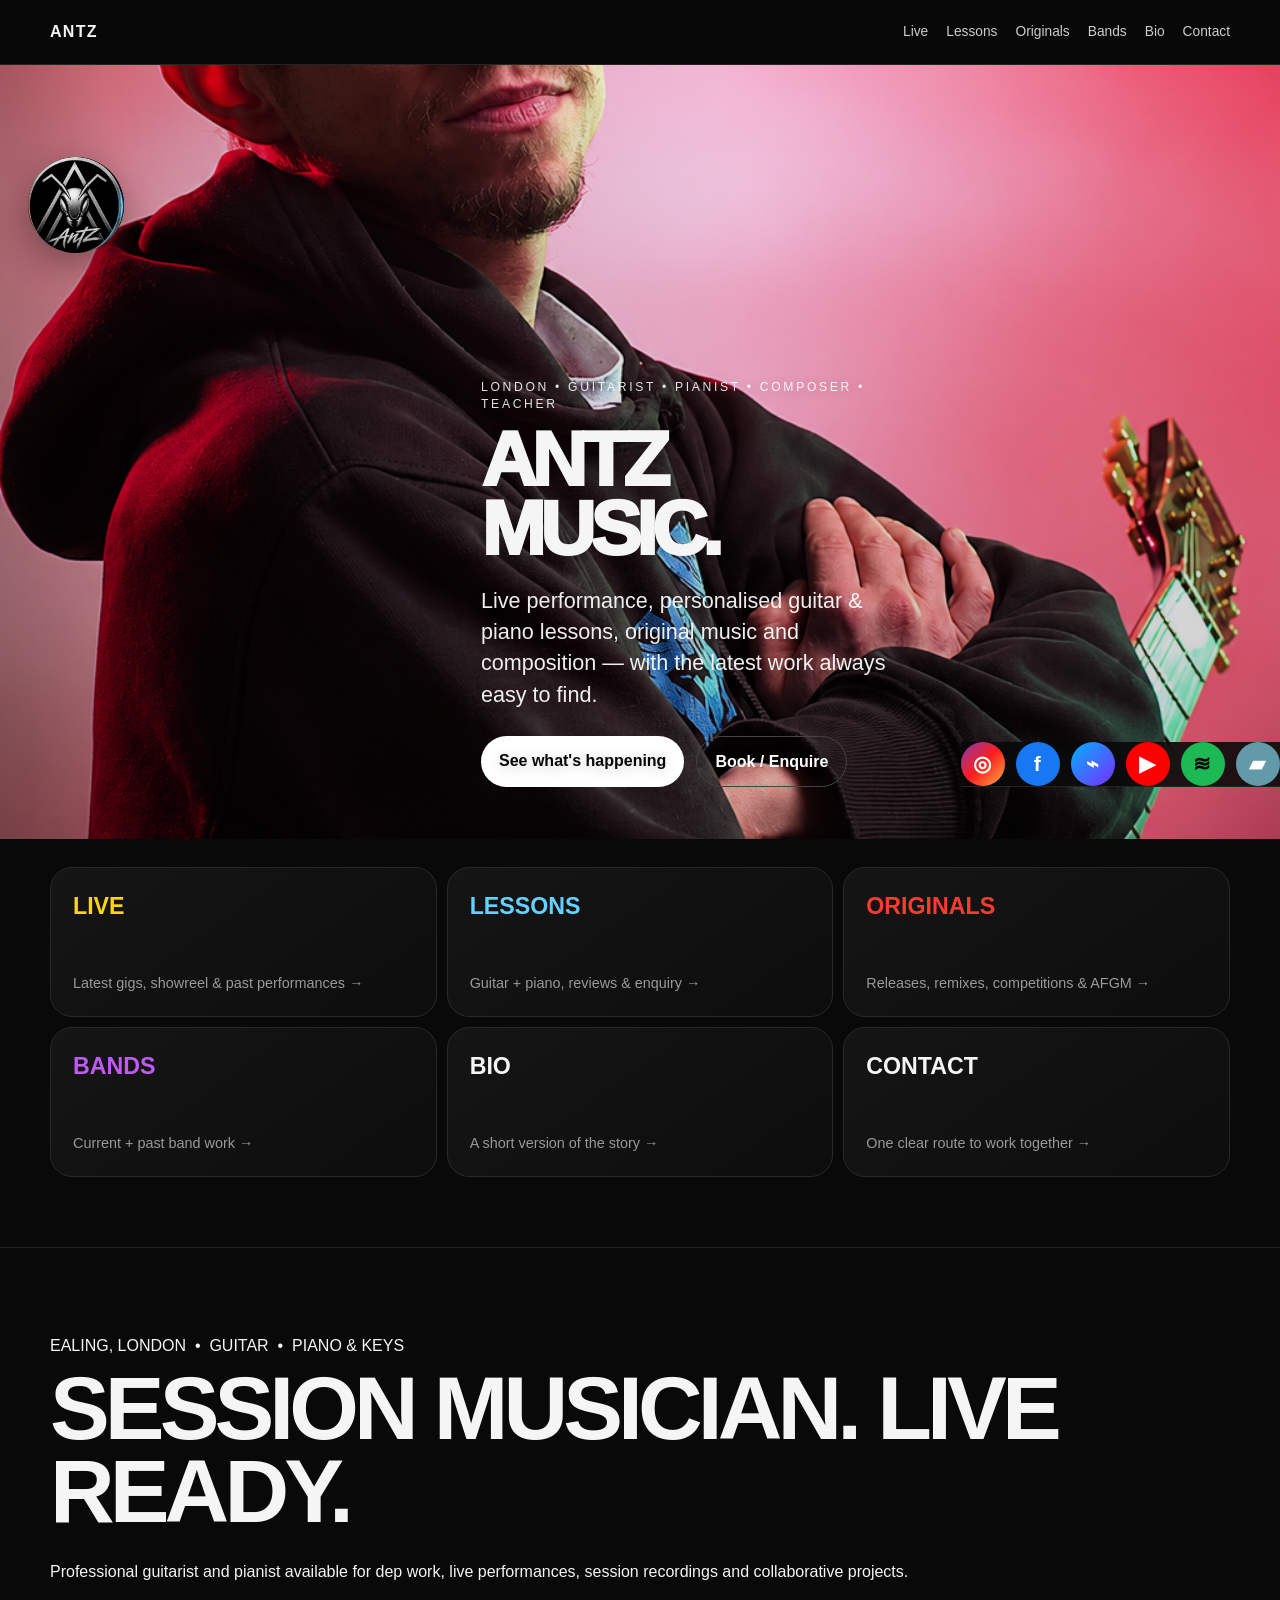
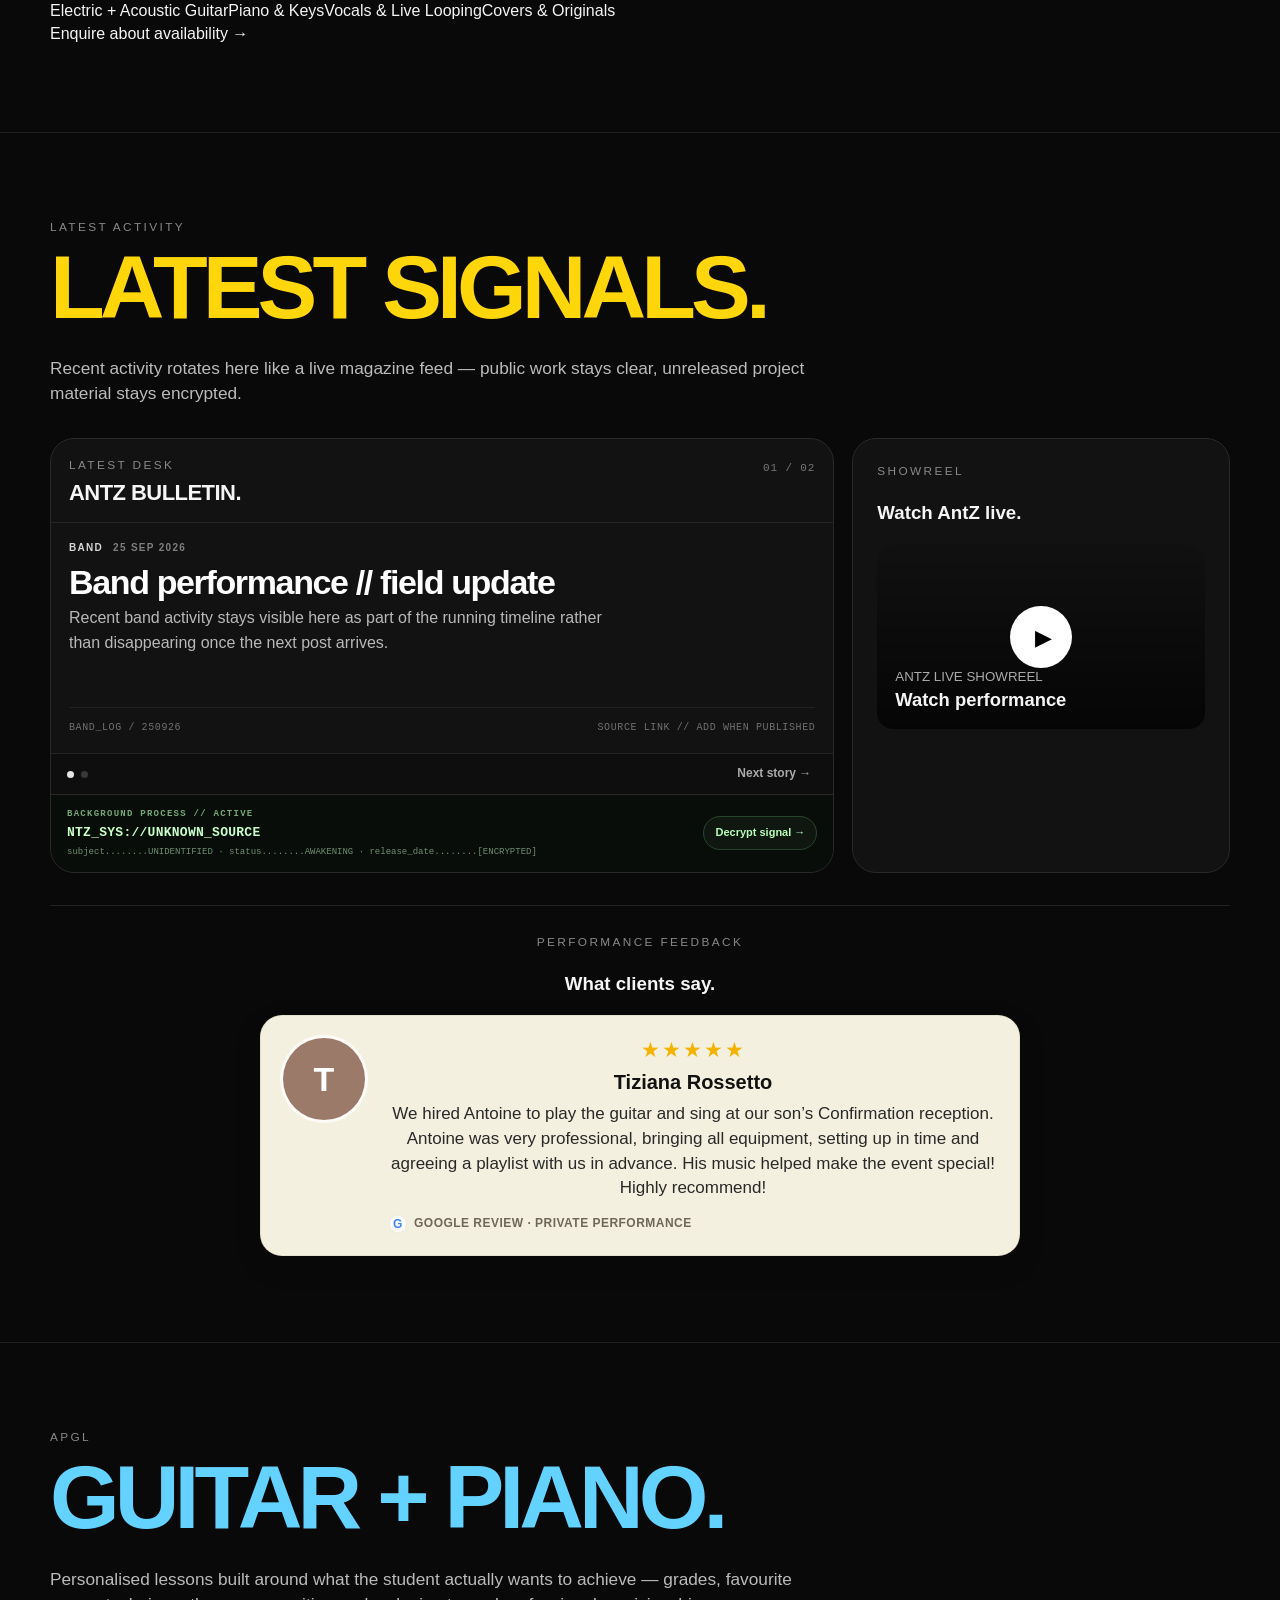
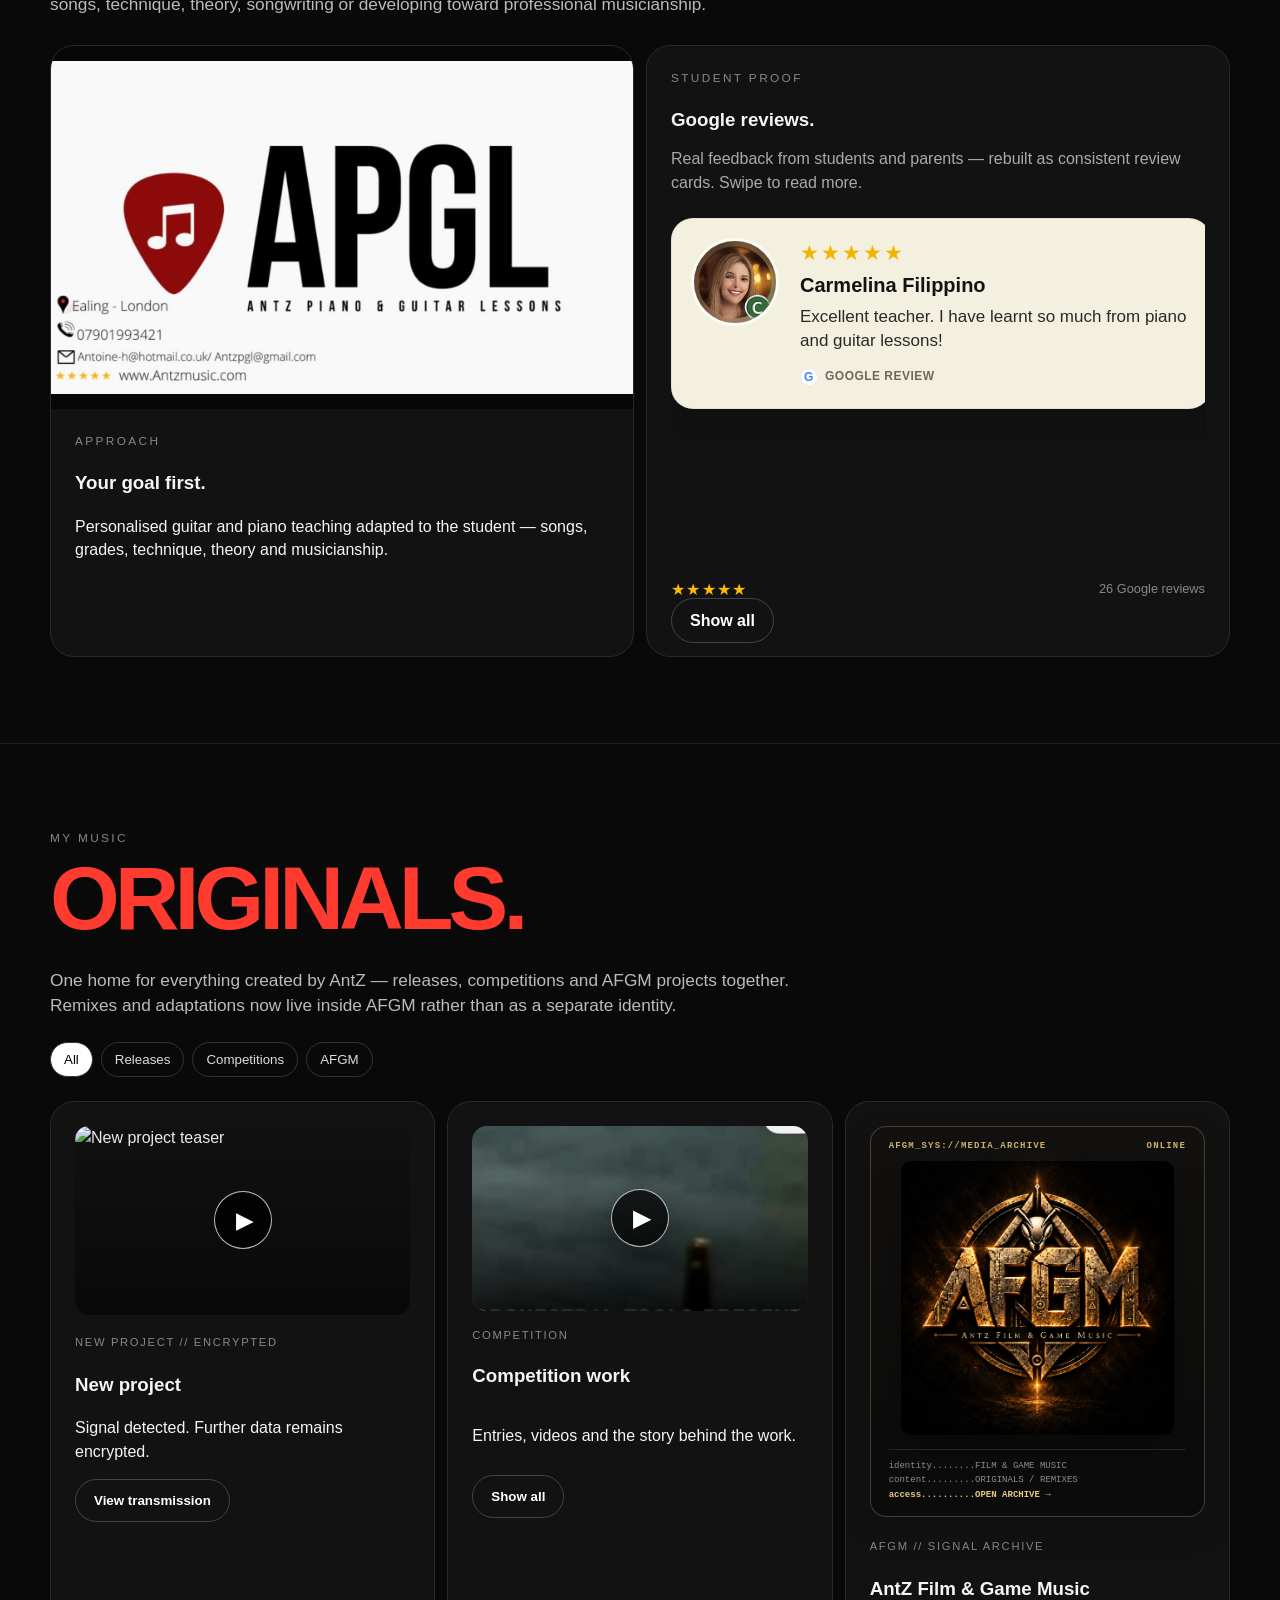
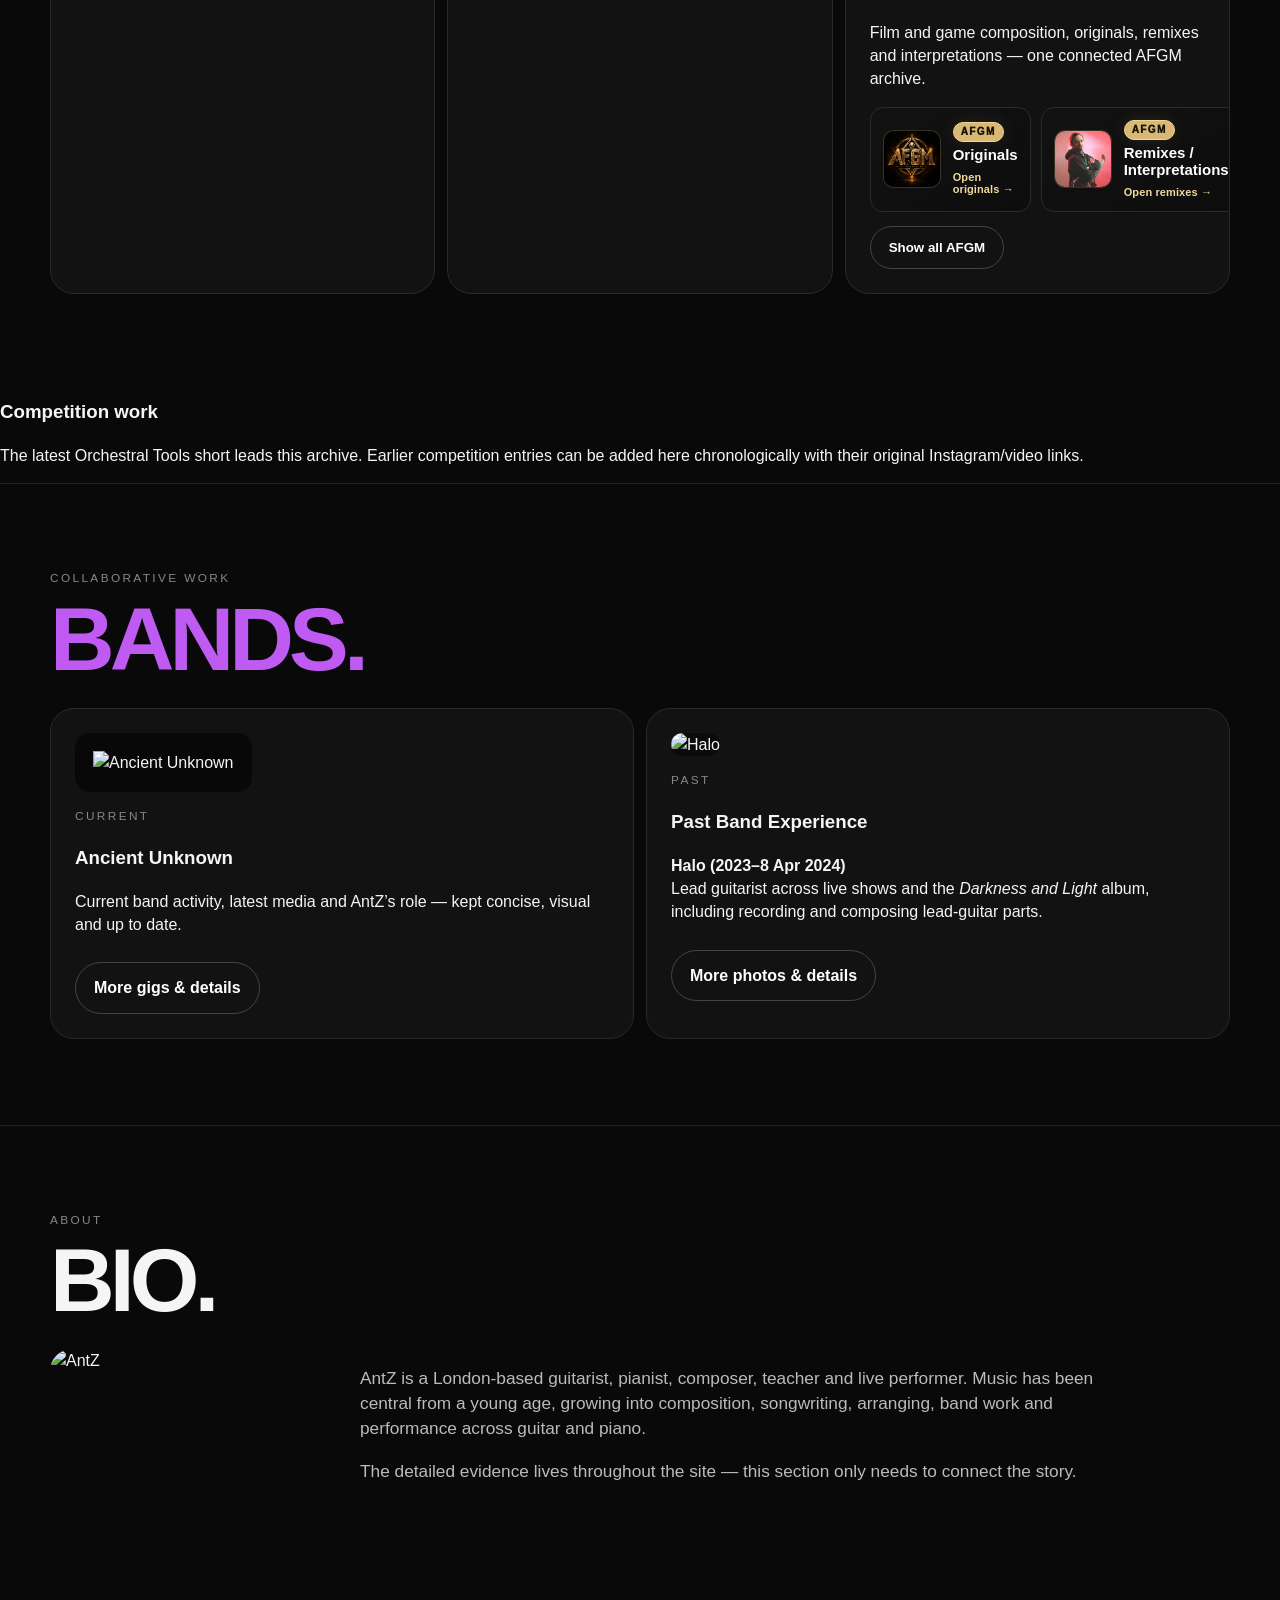
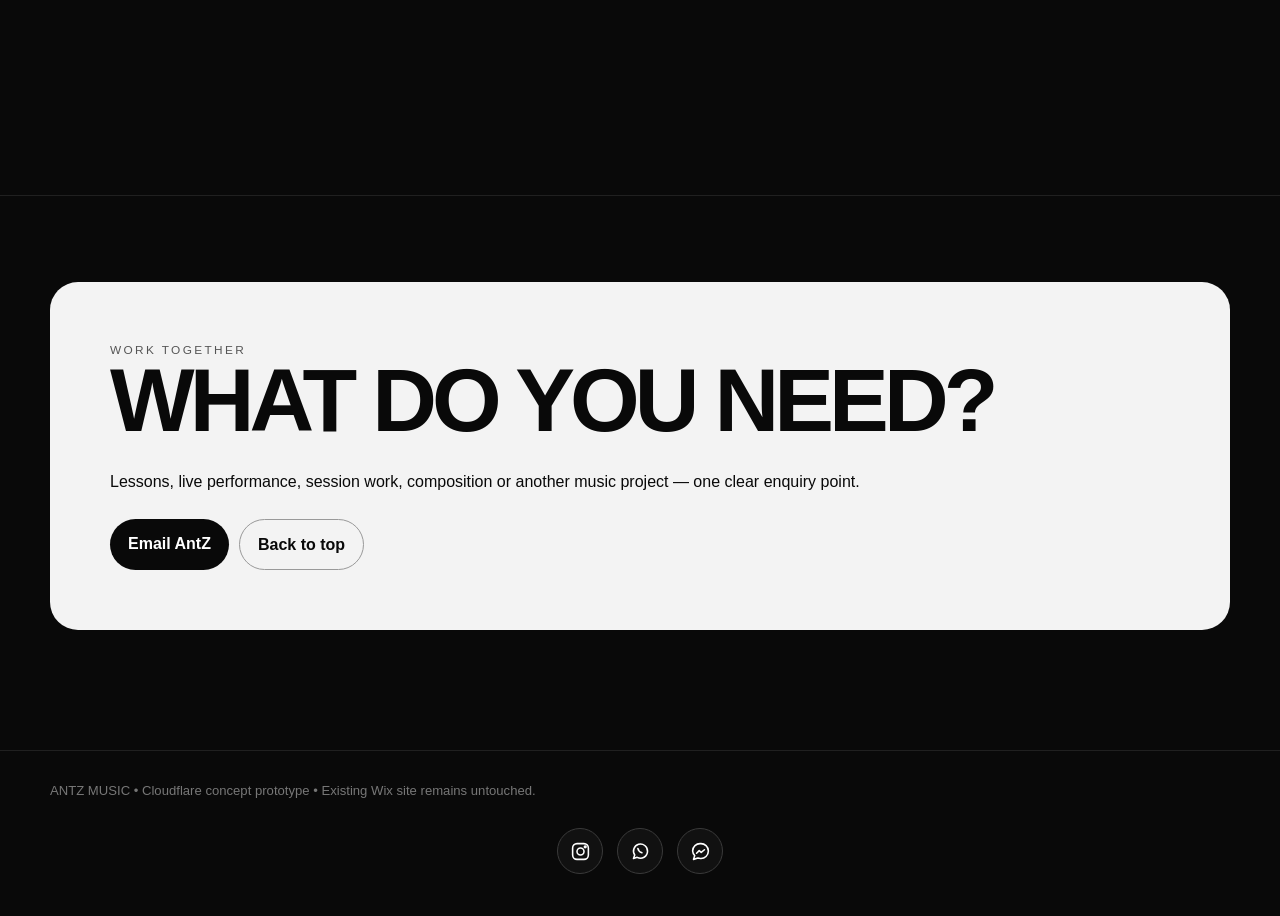
==== commit b2f3a35a: "Add compact session musician and live-ready profile to main site" ====
--- a/index.html
+++ b/index.html
@@ -63,6 +63,7 @@
 <a class="route" href="#bio"><b>BIO</b><span>A short version of the story →</span></a>
 <a class="route" href="#contact"><b>CONTACT</b><span>One clear route to work together →</span></a>
 </div>
+<section class="session-spotlight" aria-labelledby="sessionSpotlightTitle"><div class="wrap"><div class="session-spotlight-panel"><div class="session-spotlight-eyebrow">EALING, LONDON &nbsp;•&nbsp; GUITAR &nbsp;•&nbsp; PIANO &amp; KEYS</div><h2 id="sessionSpotlightTitle">SESSION MUSICIAN. <span>LIVE READY.</span></h2><p>Professional guitarist and pianist available for dep work, live performances, session recordings and collaborative projects.</p><div class="session-skill-tags" aria-label="Musical skills"><span>Electric + Acoustic Guitar</span><span>Piano &amp; Keys</span><span>Vocals &amp; Live Looping</span><span>Covers &amp; Originals</span></div><a class="session-spotlight-link" href="#contact">Enquire about availability &rarr;</a></div></div></section>
 <section id="live"><div class="wrap">
 <div class="eyebrow">Latest activity</div><h2 class="accent-live">LATEST SIGNALS.</h2>
 <p class="intro">Recent activity rotates here like a live magazine feed — public work stays clear, unreleased project material stays encrypted.</p>
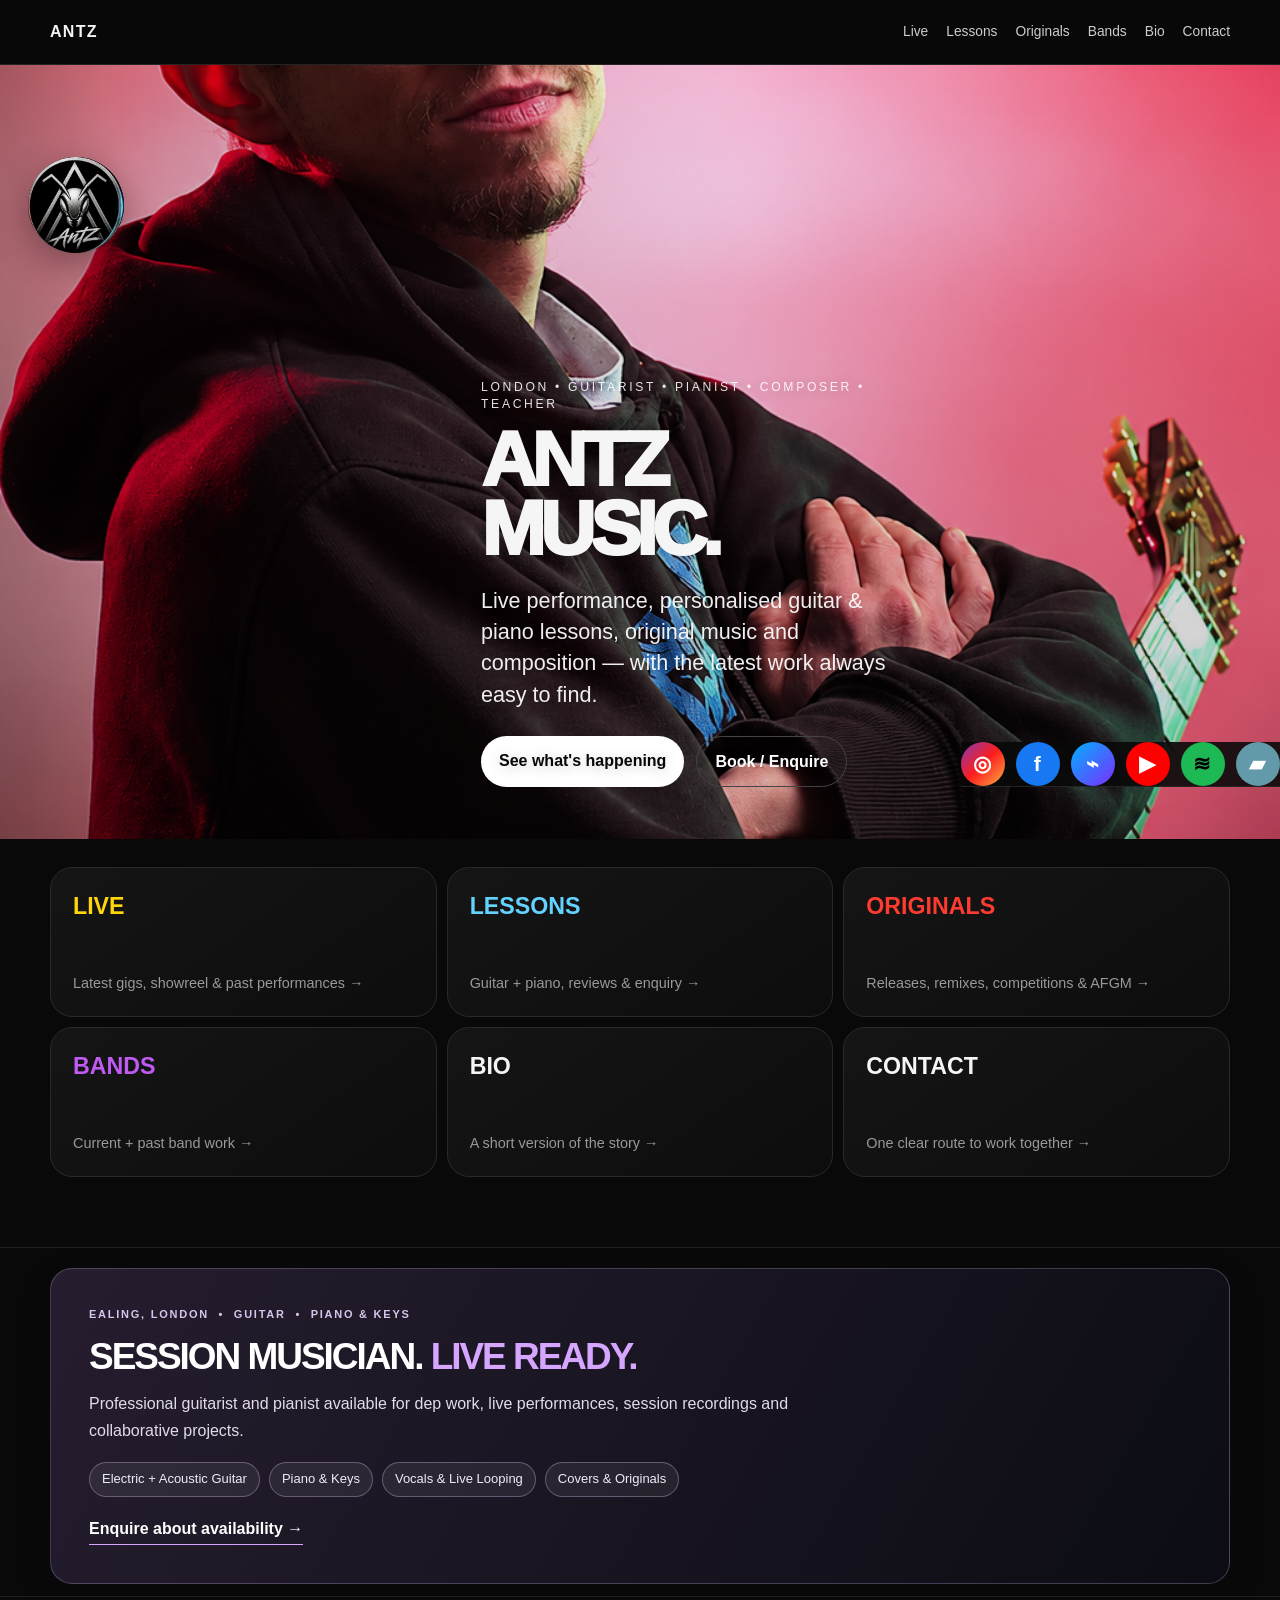
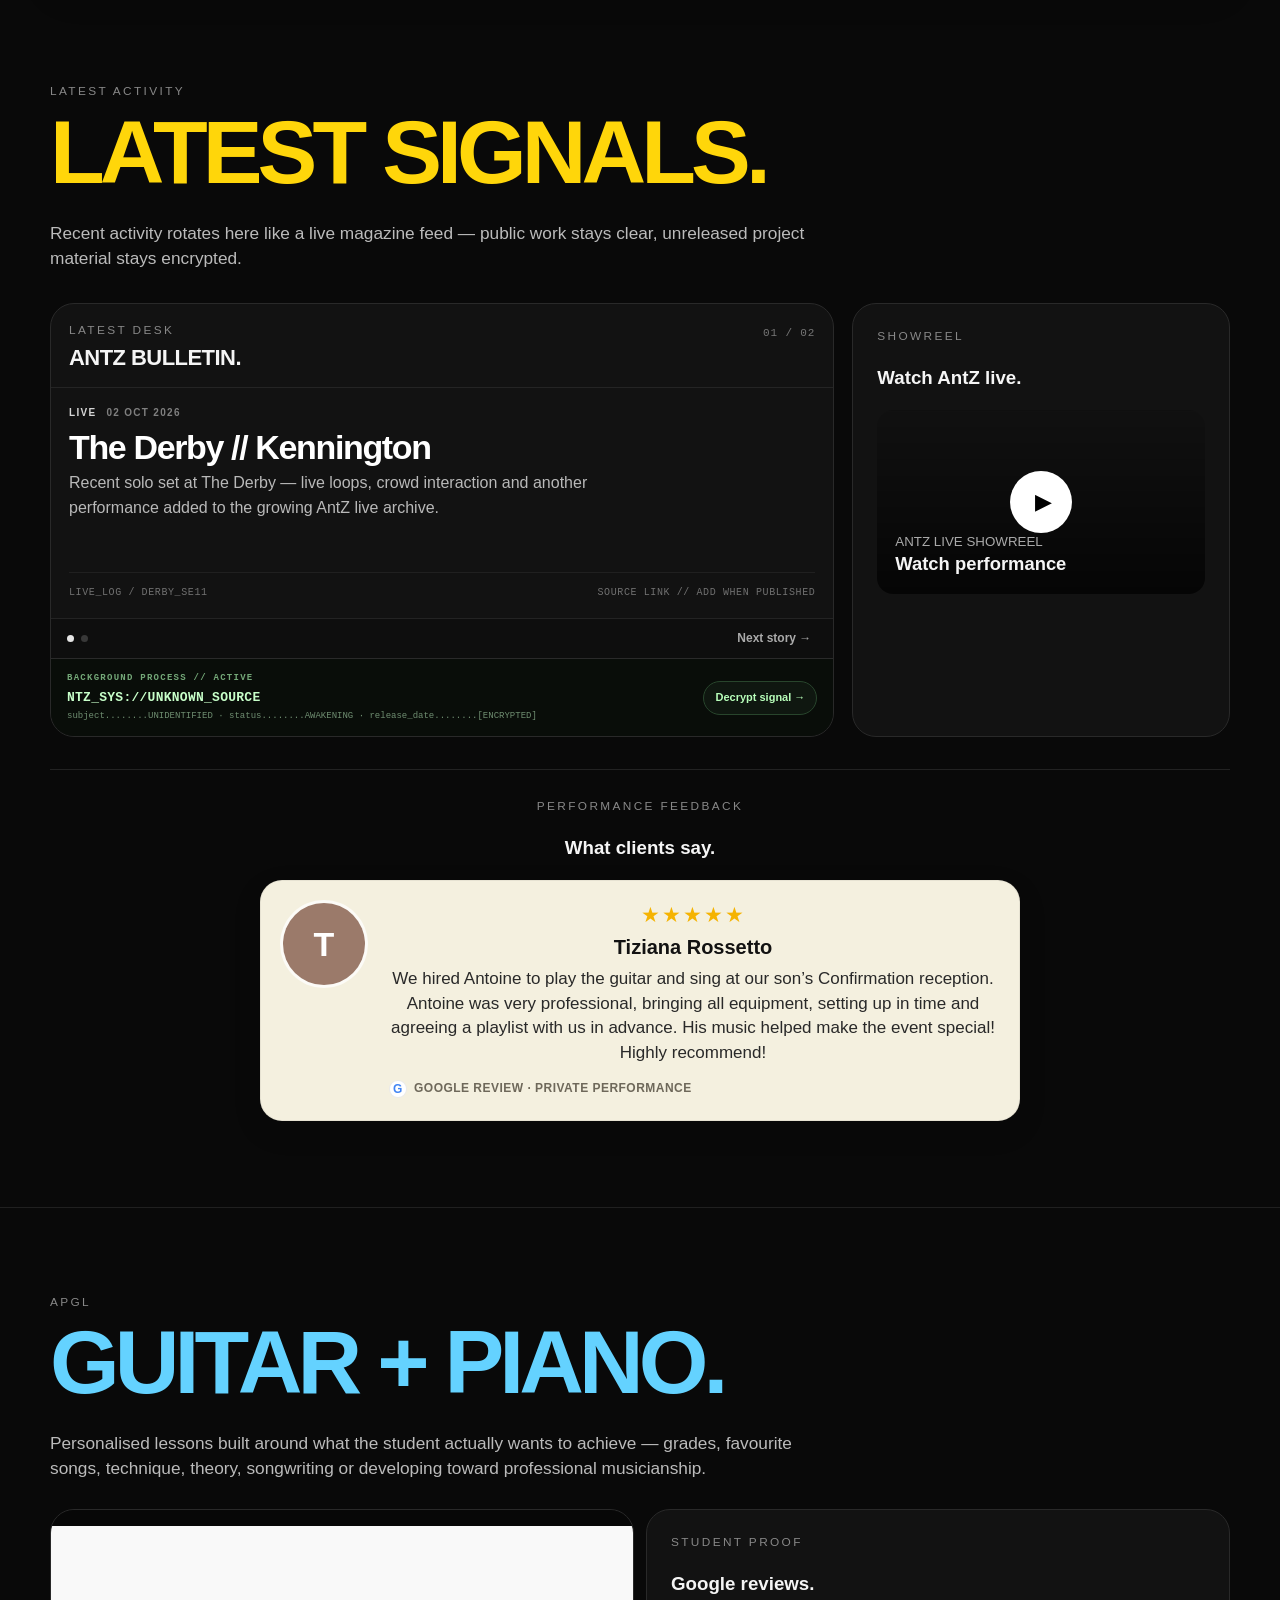
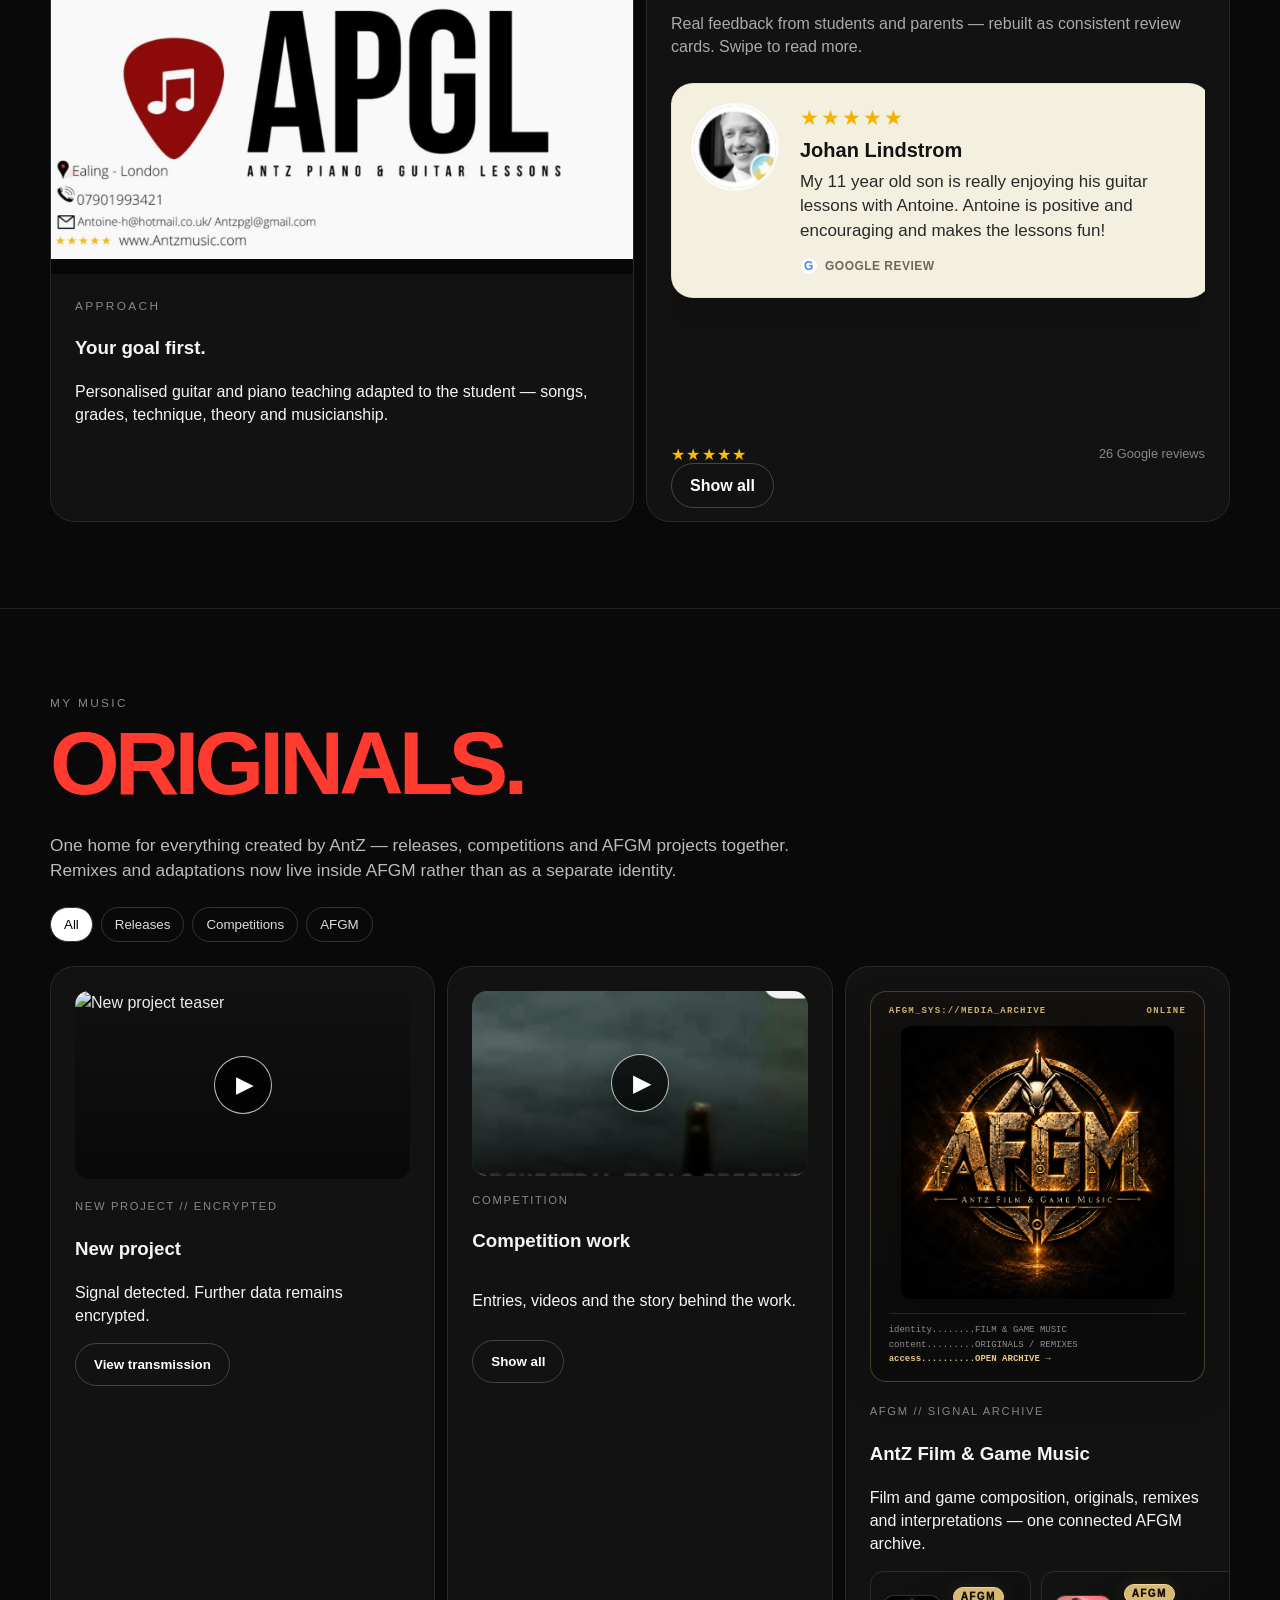
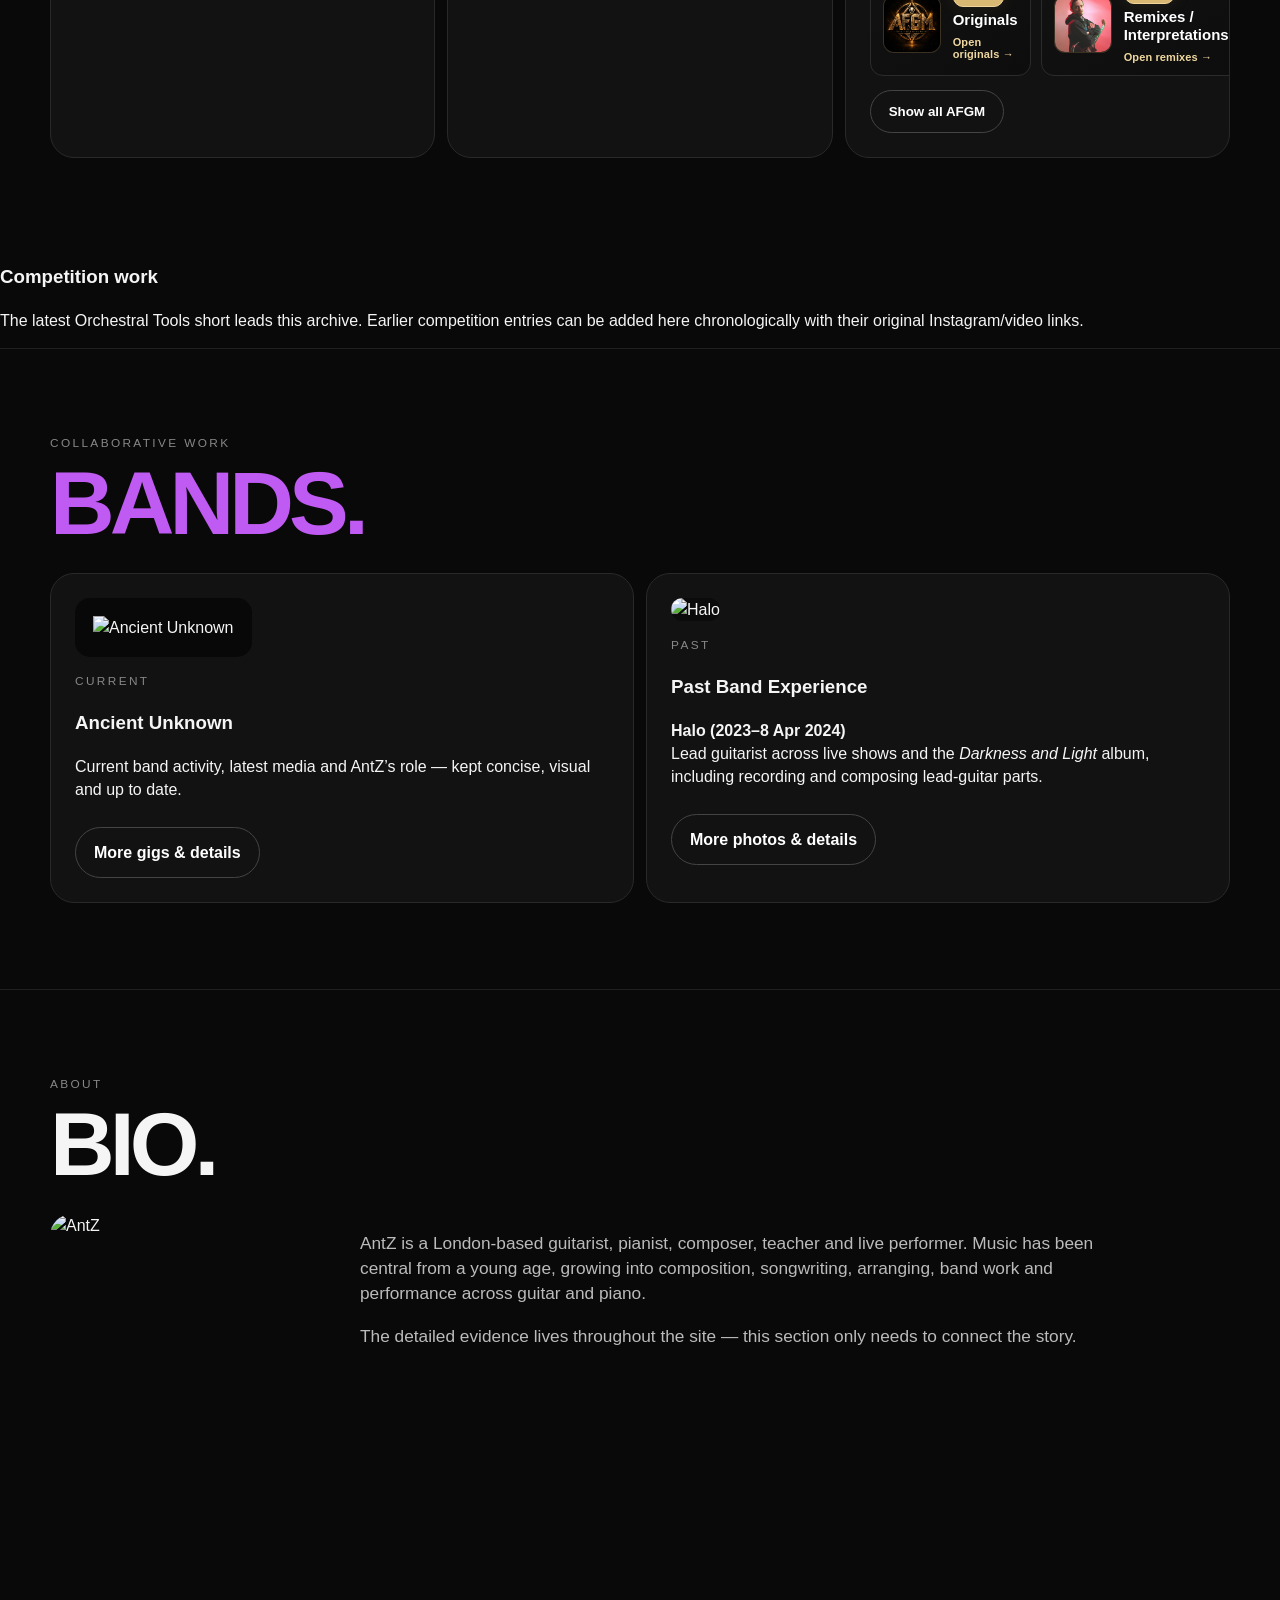
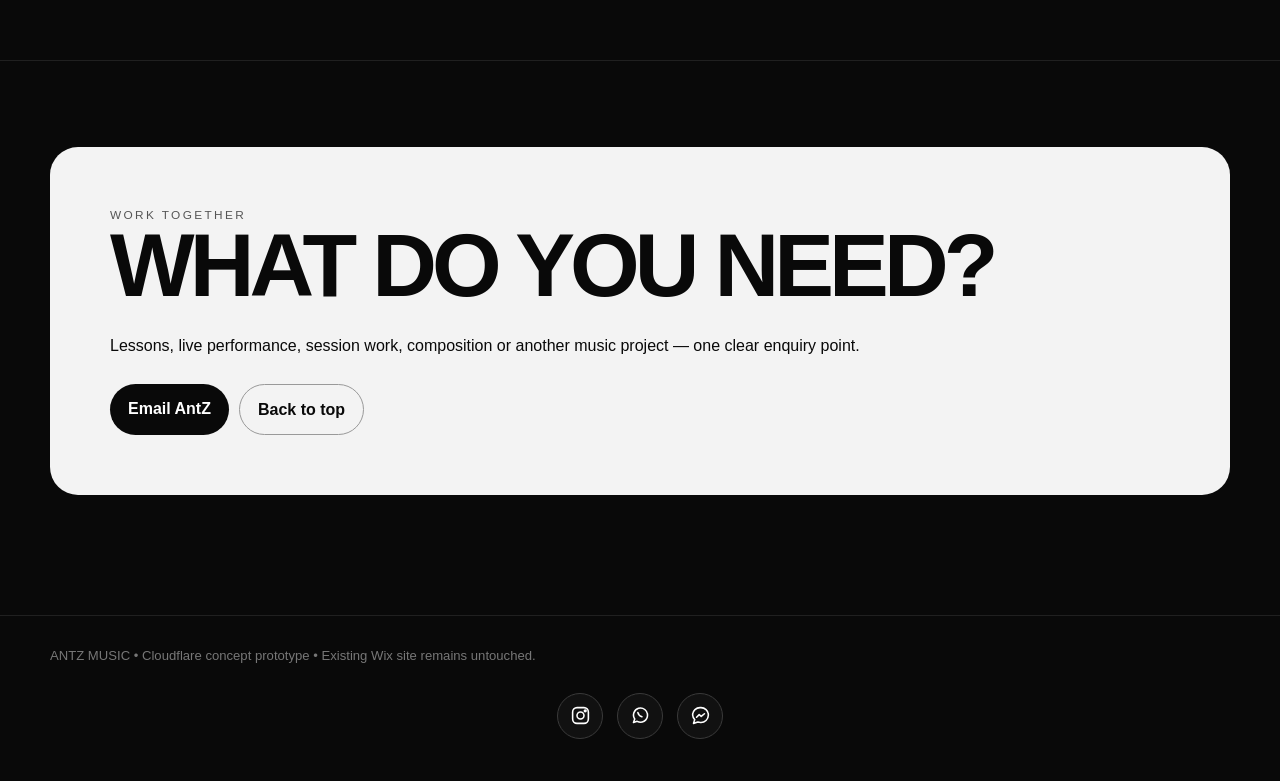
==== commit 9658b673: "Add on-demand AFGM promo player that activates when video asset is uploaded" ====
--- a/index.html
+++ b/index.html
@@ -32,6 +32,15 @@
 <link href="styles-24.css" rel="stylesheet"/>
 <link href="styles-25.css" rel="stylesheet"/>
 <link href="styles-26.css" rel="stylesheet"/>
+<style id="afgm-promo-styles">
+#afgmPromoLaunch[hidden],#afgmPromoModal[hidden]{display:none!important}
+.afgm-promo-modal{position:fixed;inset:0;z-index:9999999;display:grid;place-items:center;padding:16px}
+.afgm-promo-backdrop{position:absolute;inset:0;background:rgba(3,4,10,.91);backdrop-filter:blur(8px)}
+.afgm-promo-dialog{position:relative;z-index:1;width:min(100%,375px);max-height:calc(100dvh - 32px);padding:18px 12px 12px;background:#0b0a0f;border:1px solid rgba(232,185,101,.45);border-radius:16px;box-shadow:0 18px 70px rgba(0,0,0,.7)}
+.afgm-promo-topline{font-size:12px;letter-spacing:.13em;font-weight:700;text-align:left;color:#dfba75;margin:1px 46px 12px 7px}
+.afgm-promo-close{position:absolute;top:8px;right:10px;z-index:2;border:0;color:#fff;background:#393035;border-radius:50%;width:34px;height:34px;font-size:22px;cursor:pointer}
+#afgmPromoVideo{display:block;width:100%;max-height:calc(100dvh - 115px);aspect-ratio:9 / 16;object-fit:contain;background:#000;border-radius:9px}
+</style>
 </head>
 <body>
 <nav><div class="wrap navin"><a class="brand" href="#top">ANTZ</a><div class="links">
@@ -191,6 +200,7 @@
 </button>
 </div>
 <div class="actions afgm-actions">
+<button class="btn alt" id="afgmPromoLaunch" type="button" aria-haspopup="dialog" aria-expanded="false" hidden>▶ Watch AFGM Promo</button>
 <button class="btn alt" data-open-afgm-archive="" type="button">Show all AFGM</button>
 </div>
 </div>
@@ -244,4 +254,52 @@
 </div>
 <script src="script-06.js"></script>
 <script src="script-07.js"></script>
+<div class="afgm-promo-modal" id="afgmPromoModal" role="dialog" aria-modal="true" aria-label="AFGM promotional video" hidden>
+<div class="afgm-promo-backdrop" data-afgm-promo-close></div>
+<div class="afgm-promo-dialog">
+<button class="afgm-promo-close" data-afgm-promo-close type="button" aria-label="Close AFGM video">×</button>
+<div class="afgm-promo-topline">AFGM // FEATURED PROMO</div>
+<video id="afgmPromoVideo" controls playsinline preload="none" poster="assets/image-207a6158de09.png" aria-label="AFGM film and game music promotional video">
+<source id="afgmPromoSource" data-src="assets/afgm-website-promo.mp4" type="video/mp4"/>
+Your browser does not support HTML5 video.
+</video></div></div>
+<script>
+(function(){
+  const launch=document.getElementById('afgmPromoLaunch');
+  const modal=document.getElementById('afgmPromoModal');
+  const video=document.getElementById('afgmPromoVideo');
+  const source=document.getElementById('afgmPromoSource');
+  if(!launch||!modal||!video||!source)return;
+  let previousOverflow='';
+  fetch('assets/afgm-website-promo.mp4',{method:'HEAD'})
+    .then(response=>{
+      const contentType=response.headers.get('content-type')||'';
+      if(response.ok&&!/text\/html/i.test(contentType))launch.hidden=false;
+    }).catch(()=>{});
+  function closePromo(){
+    video.pause();
+    source.removeAttribute('src');
+    video.load();
+    modal.hidden=true;
+    document.body.style.overflow=previousOverflow;
+    launch.setAttribute('aria-expanded','false');
+    launch.focus();
+  }
+  launch.addEventListener('click',()=>{
+    previousOverflow=document.body.style.overflow;
+    source.src=source.dataset.src;
+    video.load();
+    modal.hidden=false;
+    document.body.style.overflow='hidden';
+    launch.setAttribute('aria-expanded','true');
+    modal.querySelector('.afgm-promo-close').focus();
+  });
+  modal.addEventListener('click',event=>{
+    if(event.target.hasAttribute('data-afgm-promo-close'))closePromo();
+  });
+  document.addEventListener('keydown',event=>{
+    if(event.key==='Escape'&&!modal.hidden)closePromo();
+  });
+})();
+</script>
 </body></html>
--- a/styles-26.css
+++ b/styles-26.css
@@ -20,3 +20,6 @@
     justify-content:flex-end!important;
   }
 }
+
+/* Session musician profile: compact bridge to the existing booking section */
+.session-spotlight{padding:20px 0 12px}.session-spotlight-panel{background:linear-gradient(120deg,rgba(39,30,48,.97),rgba(12,13,20,.98));border:1px solid rgba(196,172,224,.28);border-radius:22px;padding:clamp(22px,4vw,38px);box-shadow:0 12px 32px rgba(0,0,0,.14)}.session-spotlight-eyebrow{font-size:11px;letter-spacing:.16em;text-transform:uppercase;color:#d6c4eb;font-weight:700}.session-spotlight h2{font-size:clamp(24px,3vw,37px);line-height:1.15;margin:13px 0;color:#fff}.session-spotlight h2 span{color:#d6a5ff}.session-spotlight p{max-width:750px;color:#e2dce8;margin:0 0 18px;line-height:1.65}.session-skill-tags{display:flex;flex-wrap:wrap;gap:9px;margin-bottom:20px}.session-skill-tags span{border:1px solid rgba(216,191,236,.35);background:rgba(255,255,255,.065);color:#f1eafa;border-radius:99px;padding:8px 12px;font-size:13px;line-height:1.3}.session-spotlight-link{display:inline-block;color:#fff;font-weight:700;text-decoration:none;border-bottom:1px solid #d6a5ff;padding-bottom:4px}.session-spotlight-link:hover{color:#e5c6ff}@media(max-width:600px){.session-spotlight{padding:14px 0 8px}.session-spotlight-panel{border-radius:16px}.session-spotlight-eyebrow{font-size:10px;line-height:1.7}.session-skill-tags{gap:7px}.session-skill-tags span{font-size:12px;padding:7px 10px}}
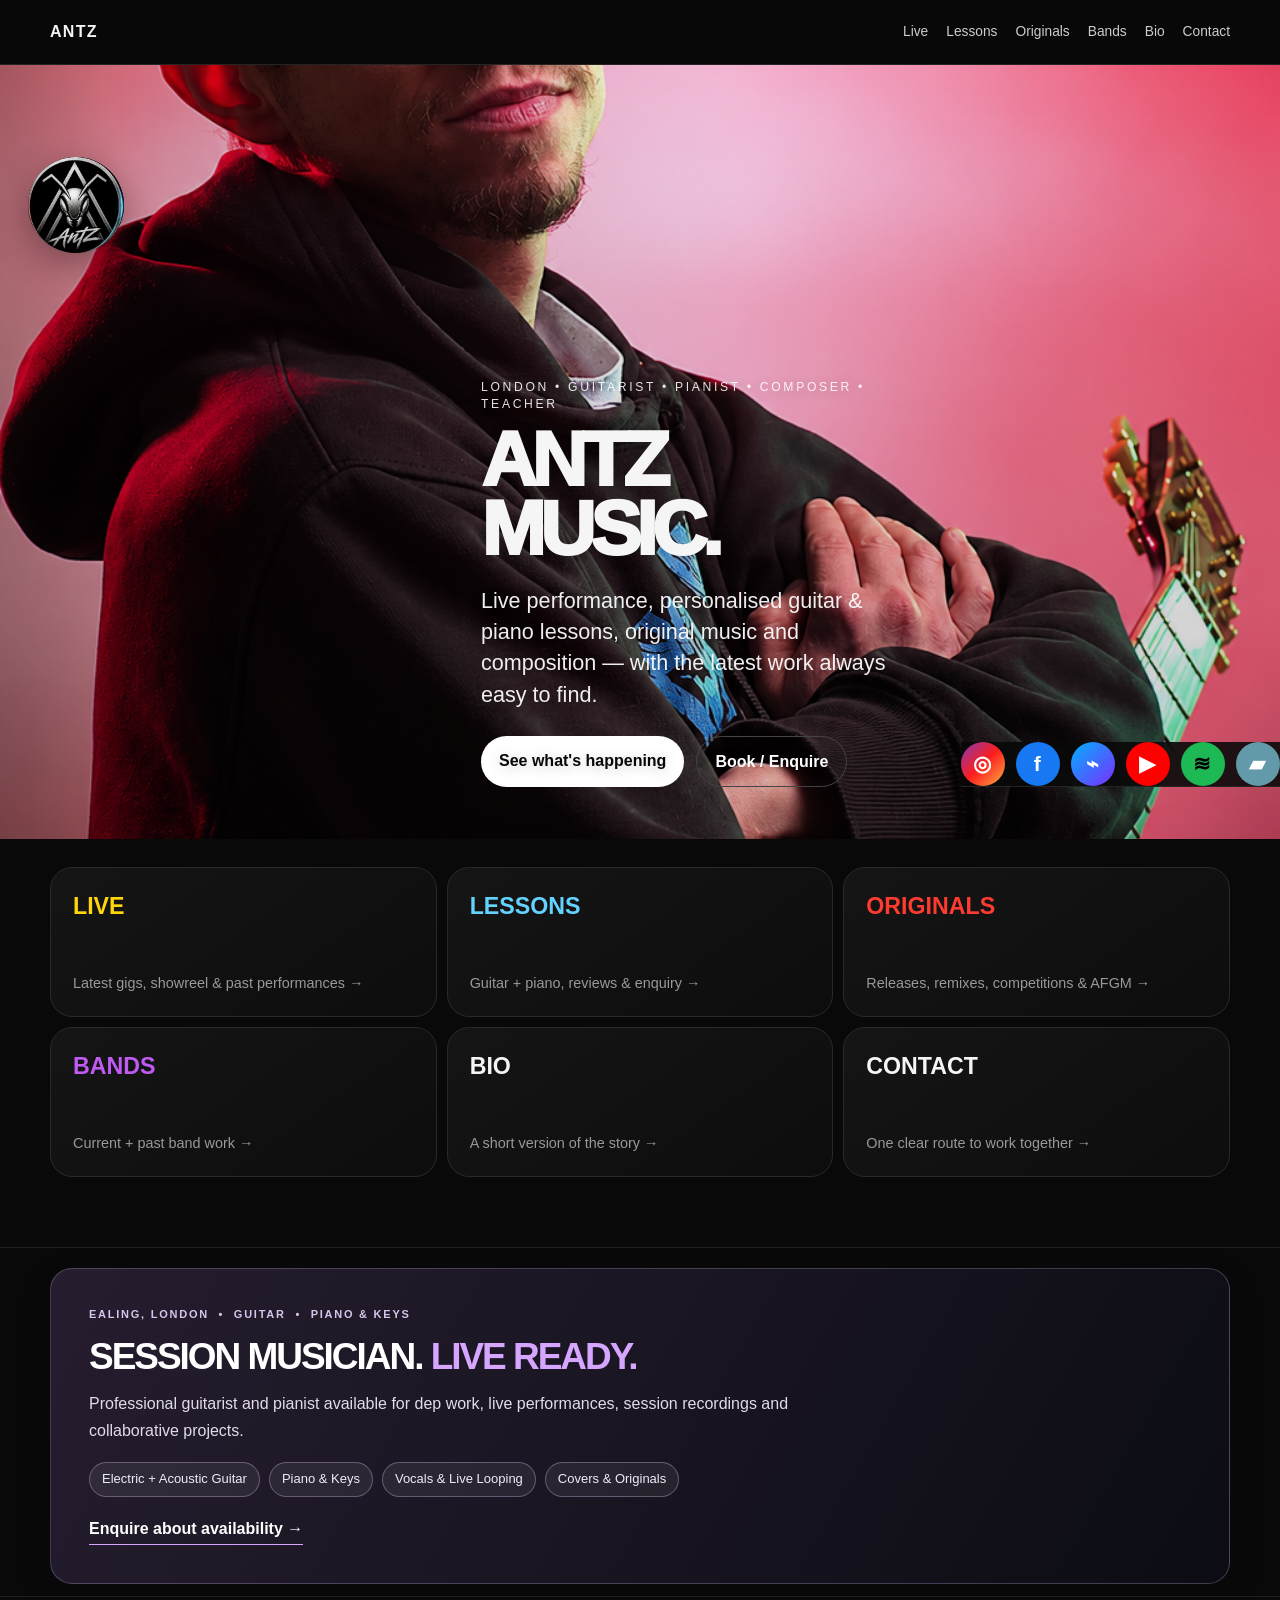
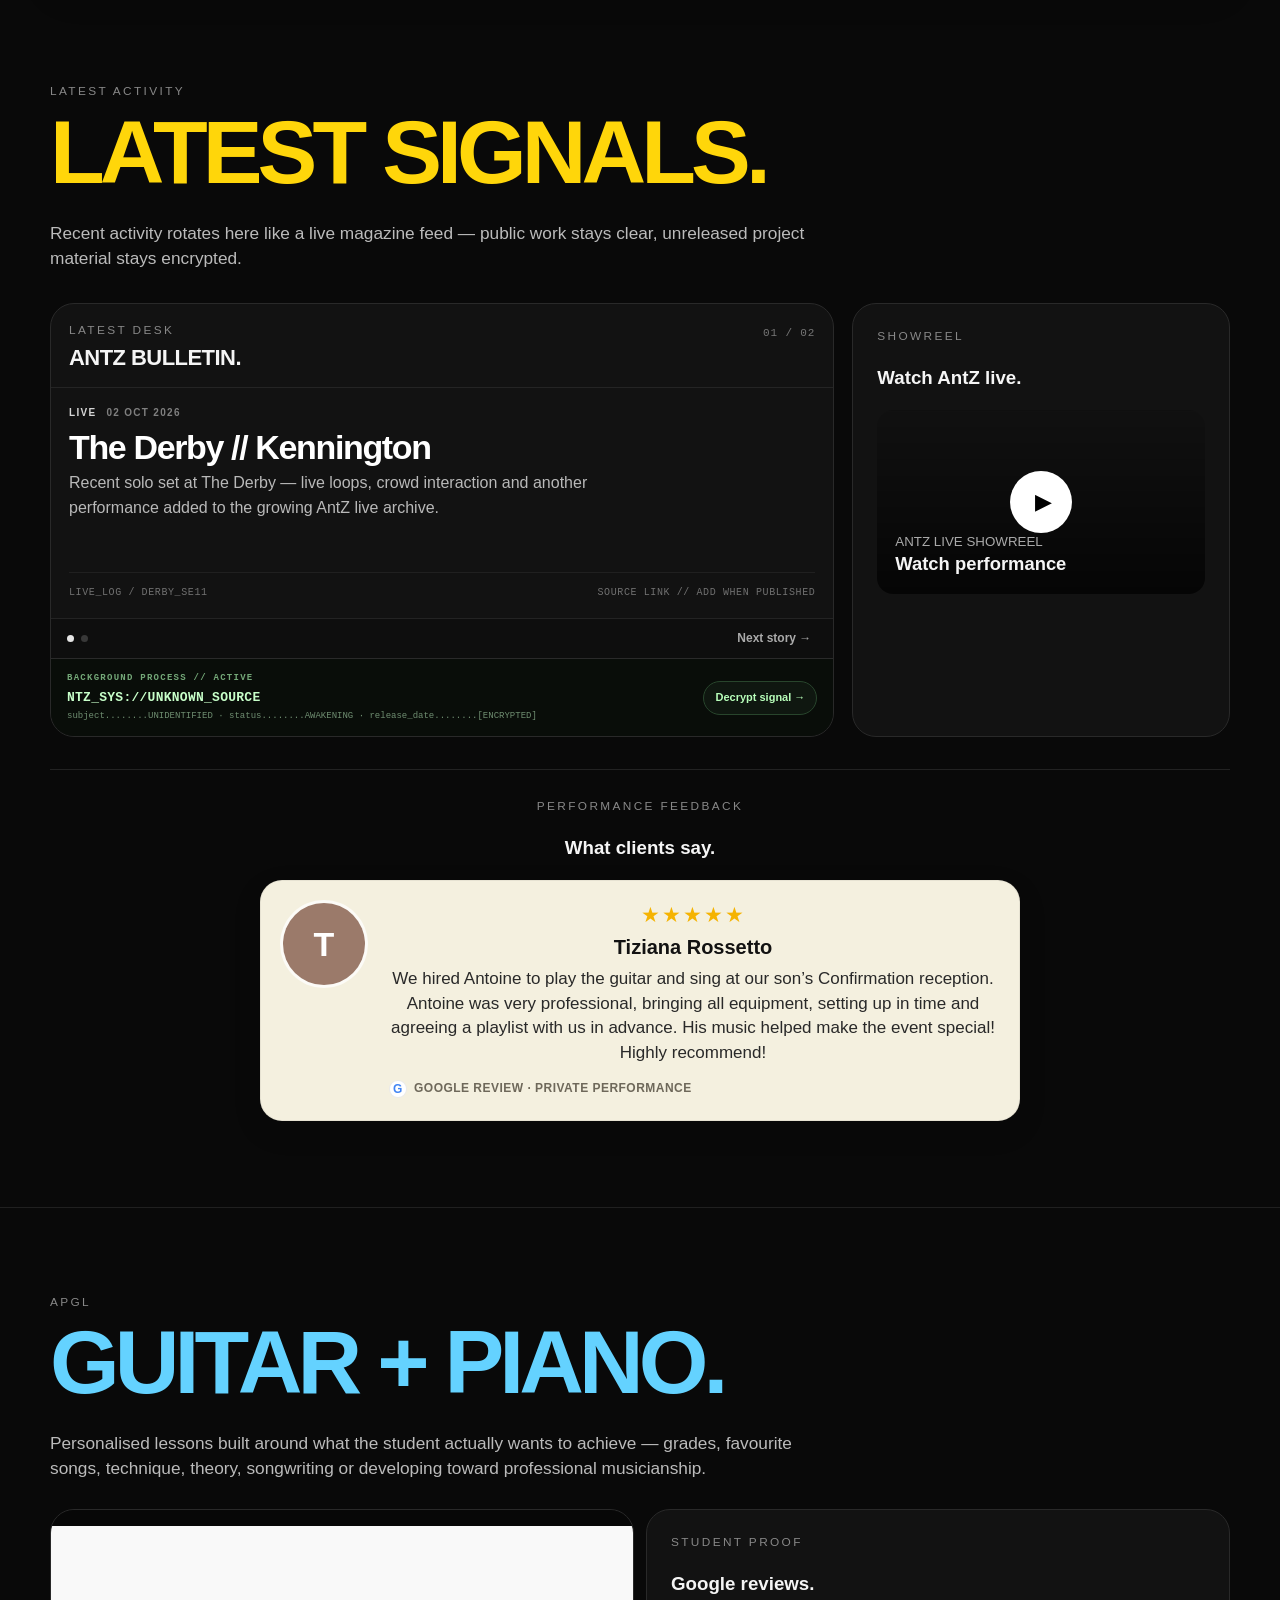
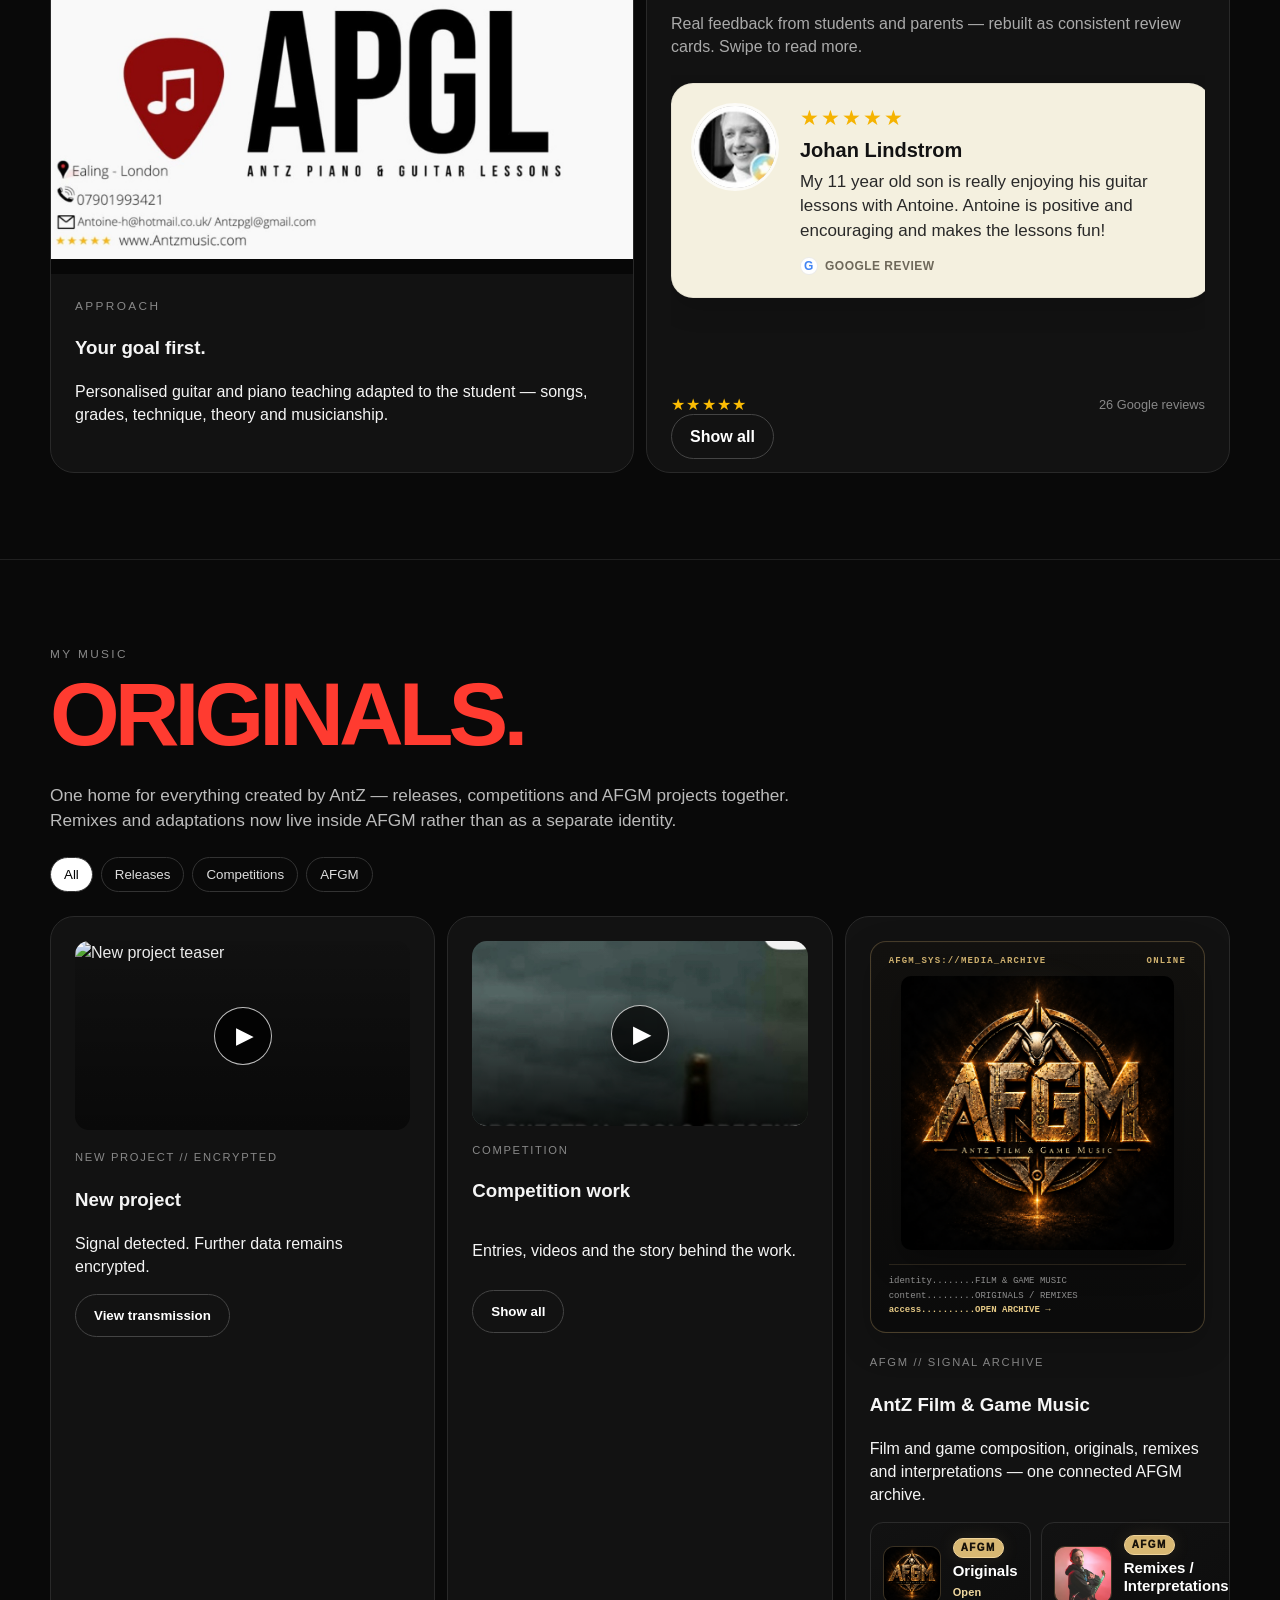
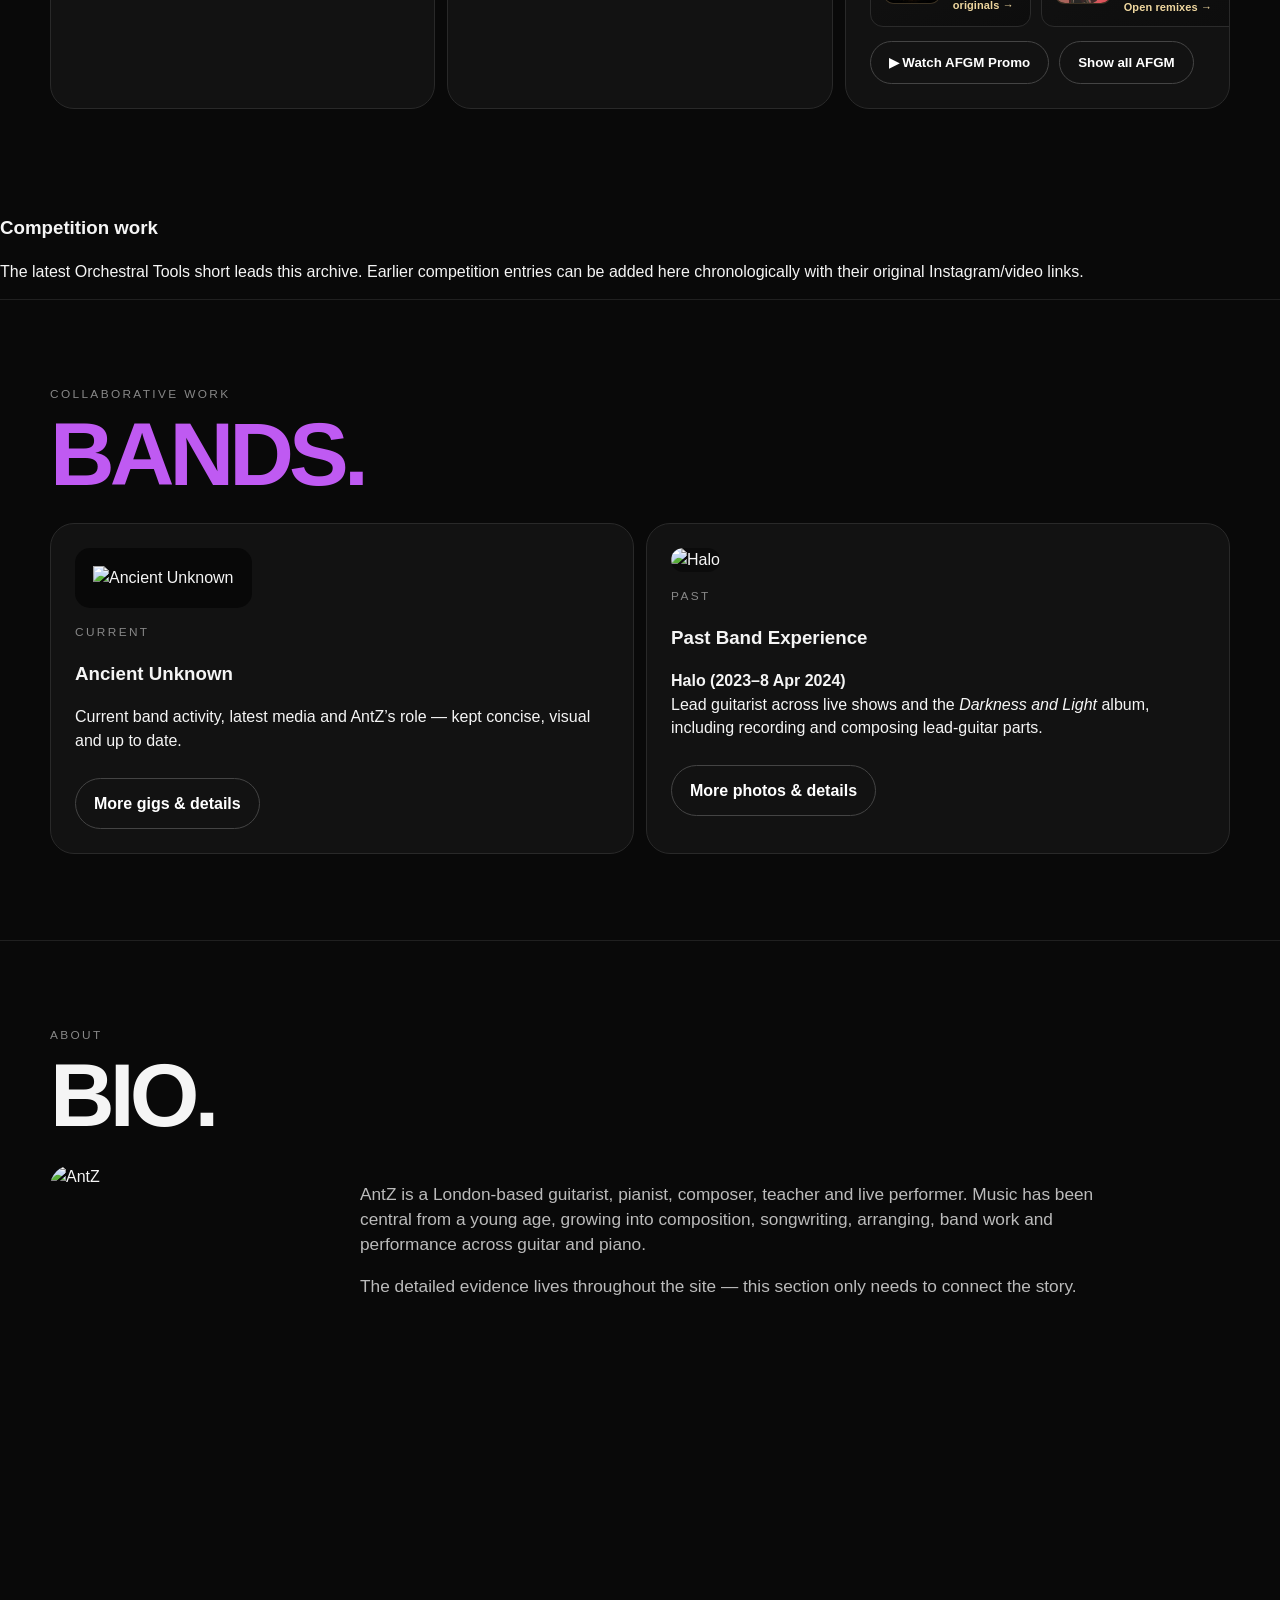
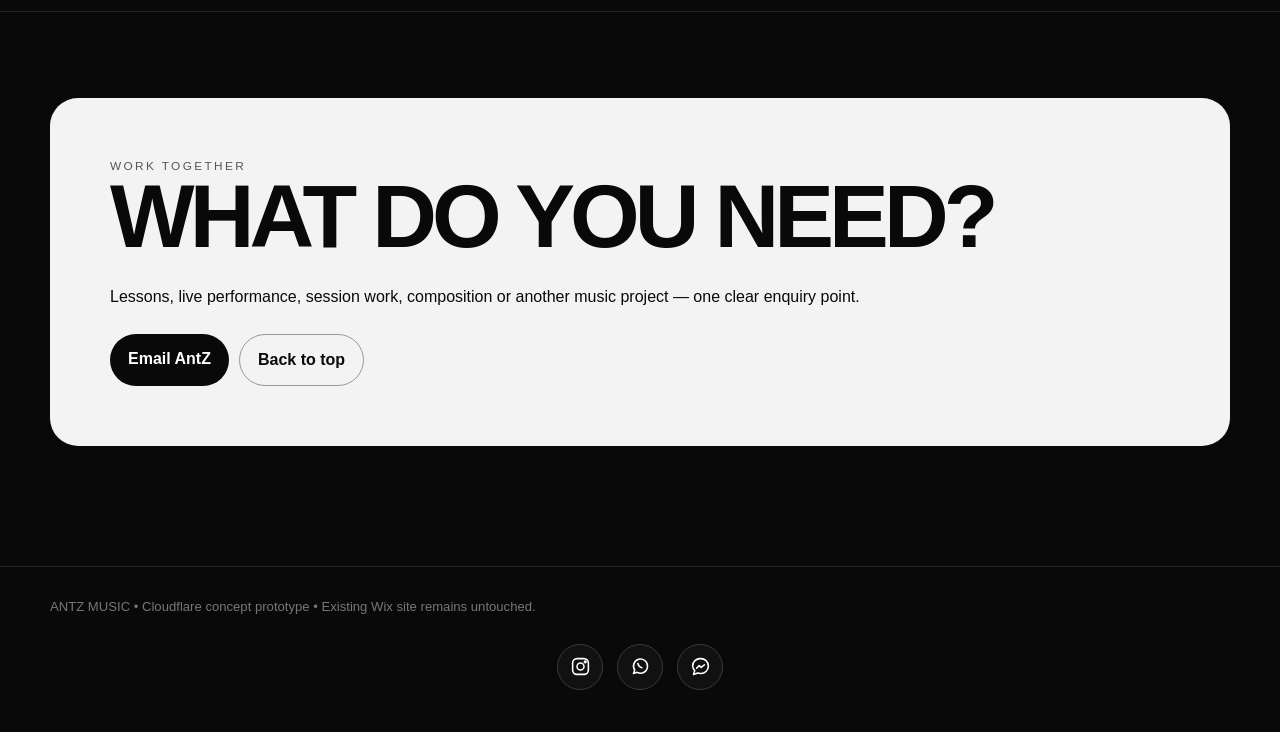
==== commit c79e8b07: "Connect AFGM promo player to uploaded video filename" ====
--- a/index.html
+++ b/index.html
@@ -260,7 +260,7 @@
 <button class="afgm-promo-close" data-afgm-promo-close type="button" aria-label="Close AFGM video">×</button>
 <div class="afgm-promo-topline">AFGM // FEATURED PROMO</div>
 <video id="afgmPromoVideo" controls playsinline preload="none" poster="assets/image-207a6158de09.png" aria-label="AFGM film and game music promotional video">
-<source id="afgmPromoSource" data-src="assets/afgm-website-promo.mp4" type="video/mp4"/>
+<source id="afgmPromoSource" data-src="assets/2026-10-22-053840203.mp4" type="video/mp4"/>
 Your browser does not support HTML5 video.
 </video></div></div>
 <script>
@@ -271,7 +271,7 @@
   const source=document.getElementById('afgmPromoSource');
   if(!launch||!modal||!video||!source)return;
   let previousOverflow='';
-  fetch('assets/afgm-website-promo.mp4',{method:'HEAD'})
+  fetch('assets/2026-10-22-053840203.mp4',{method:'HEAD'})
     .then(response=>{
       const contentType=response.headers.get('content-type')||'';
       if(response.ok&&!/text\/html/i.test(contentType))launch.hidden=false;
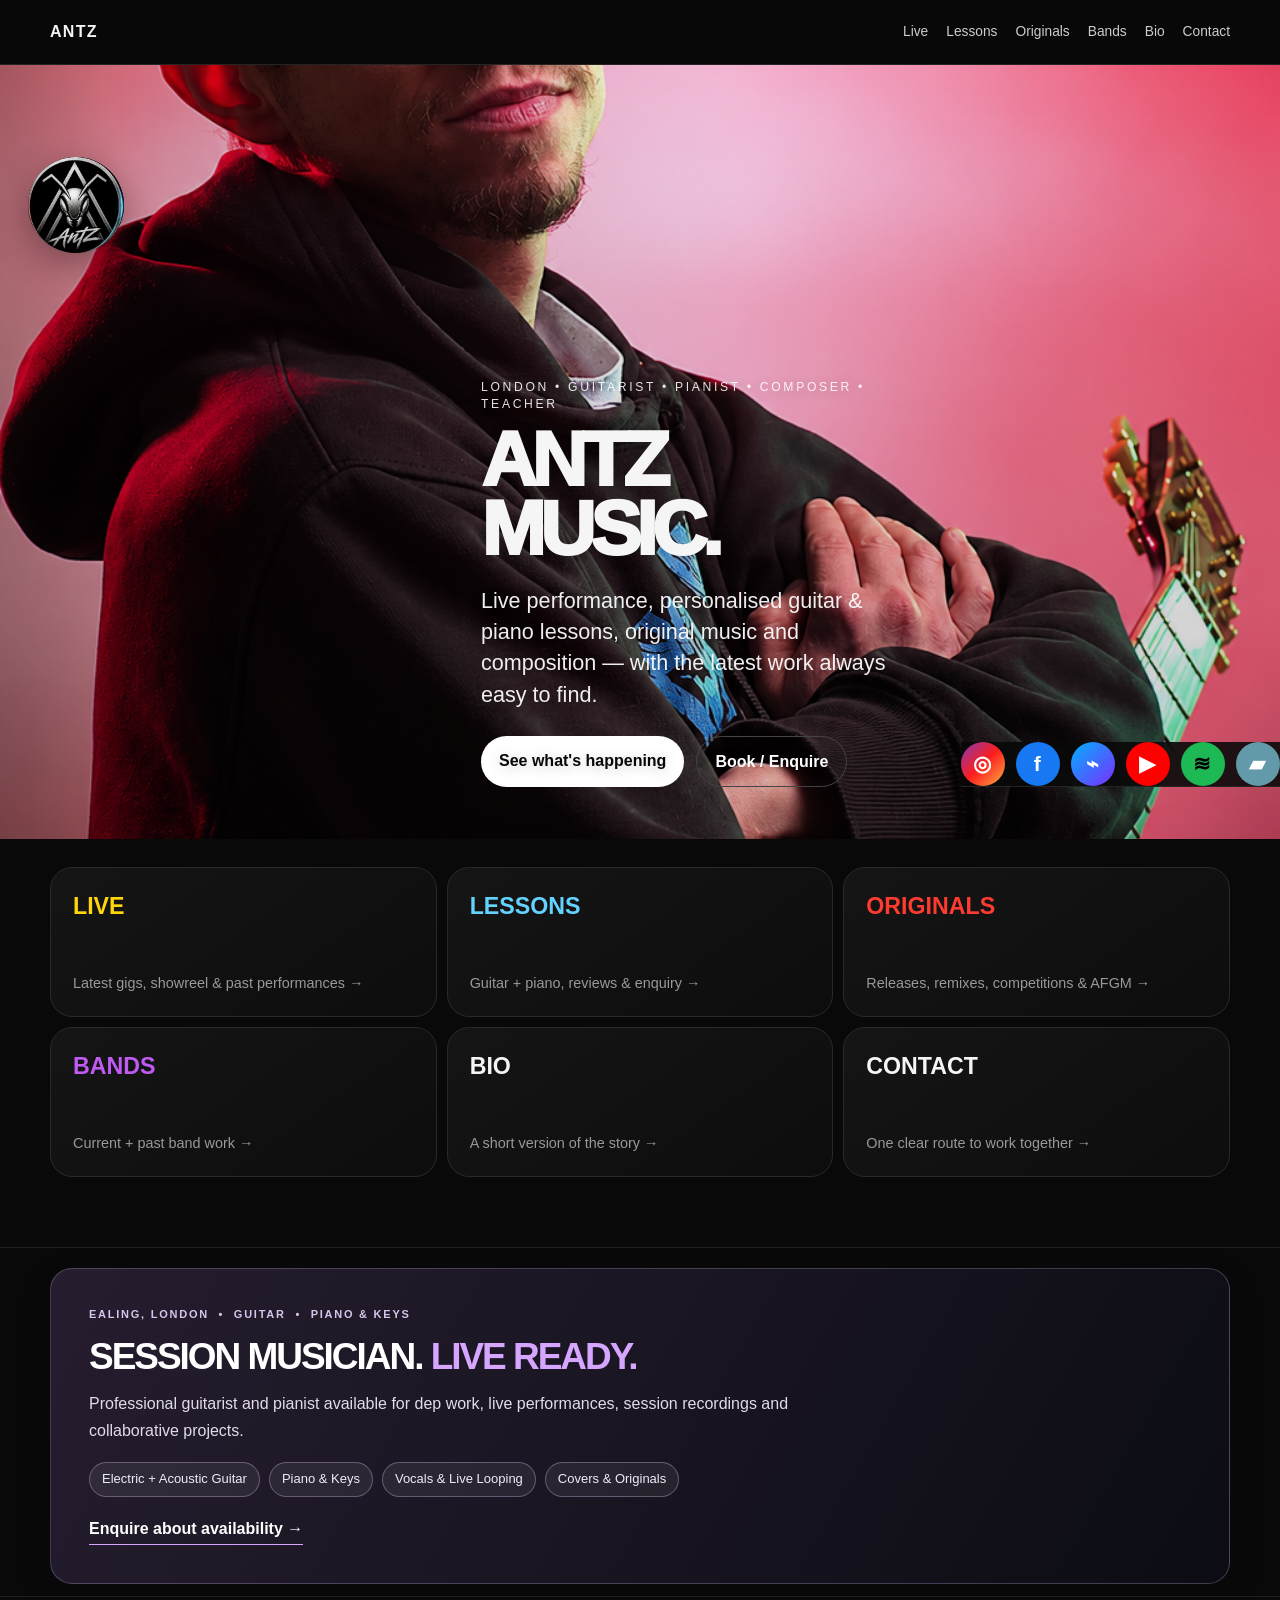
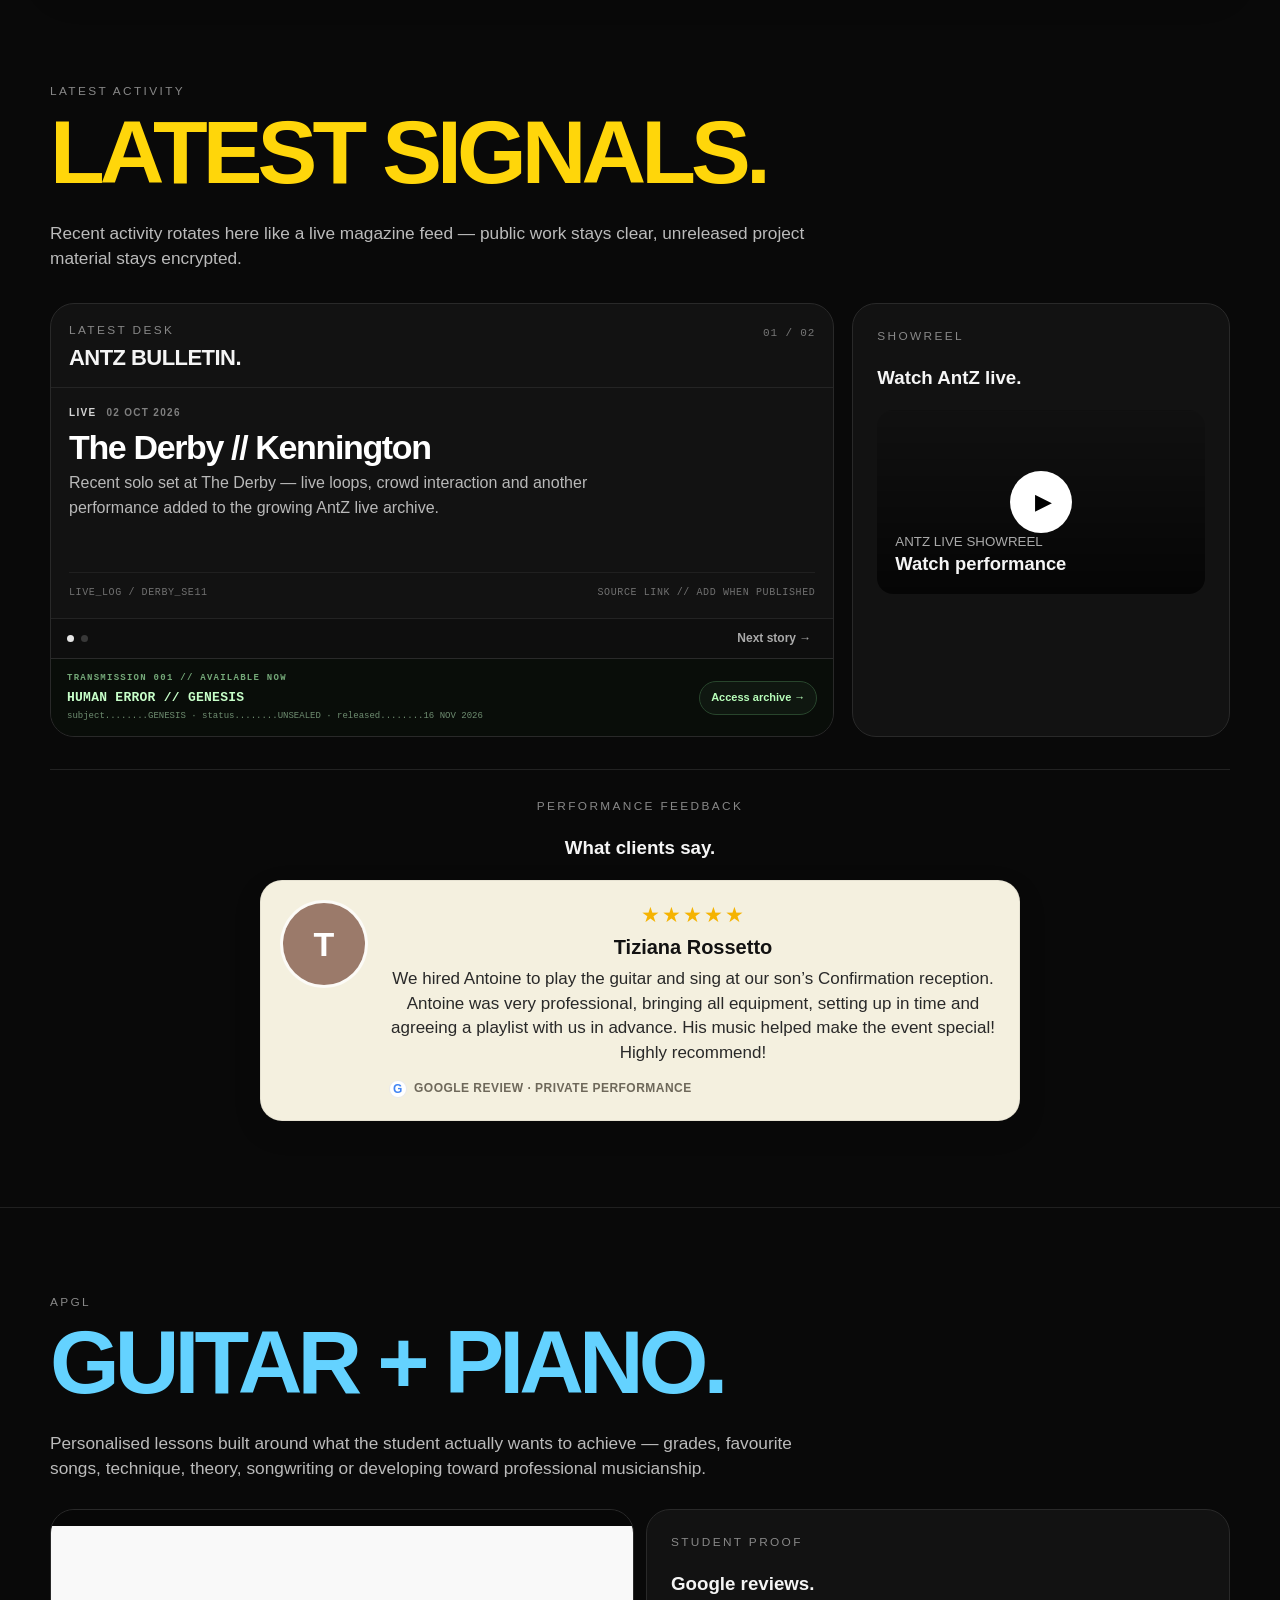
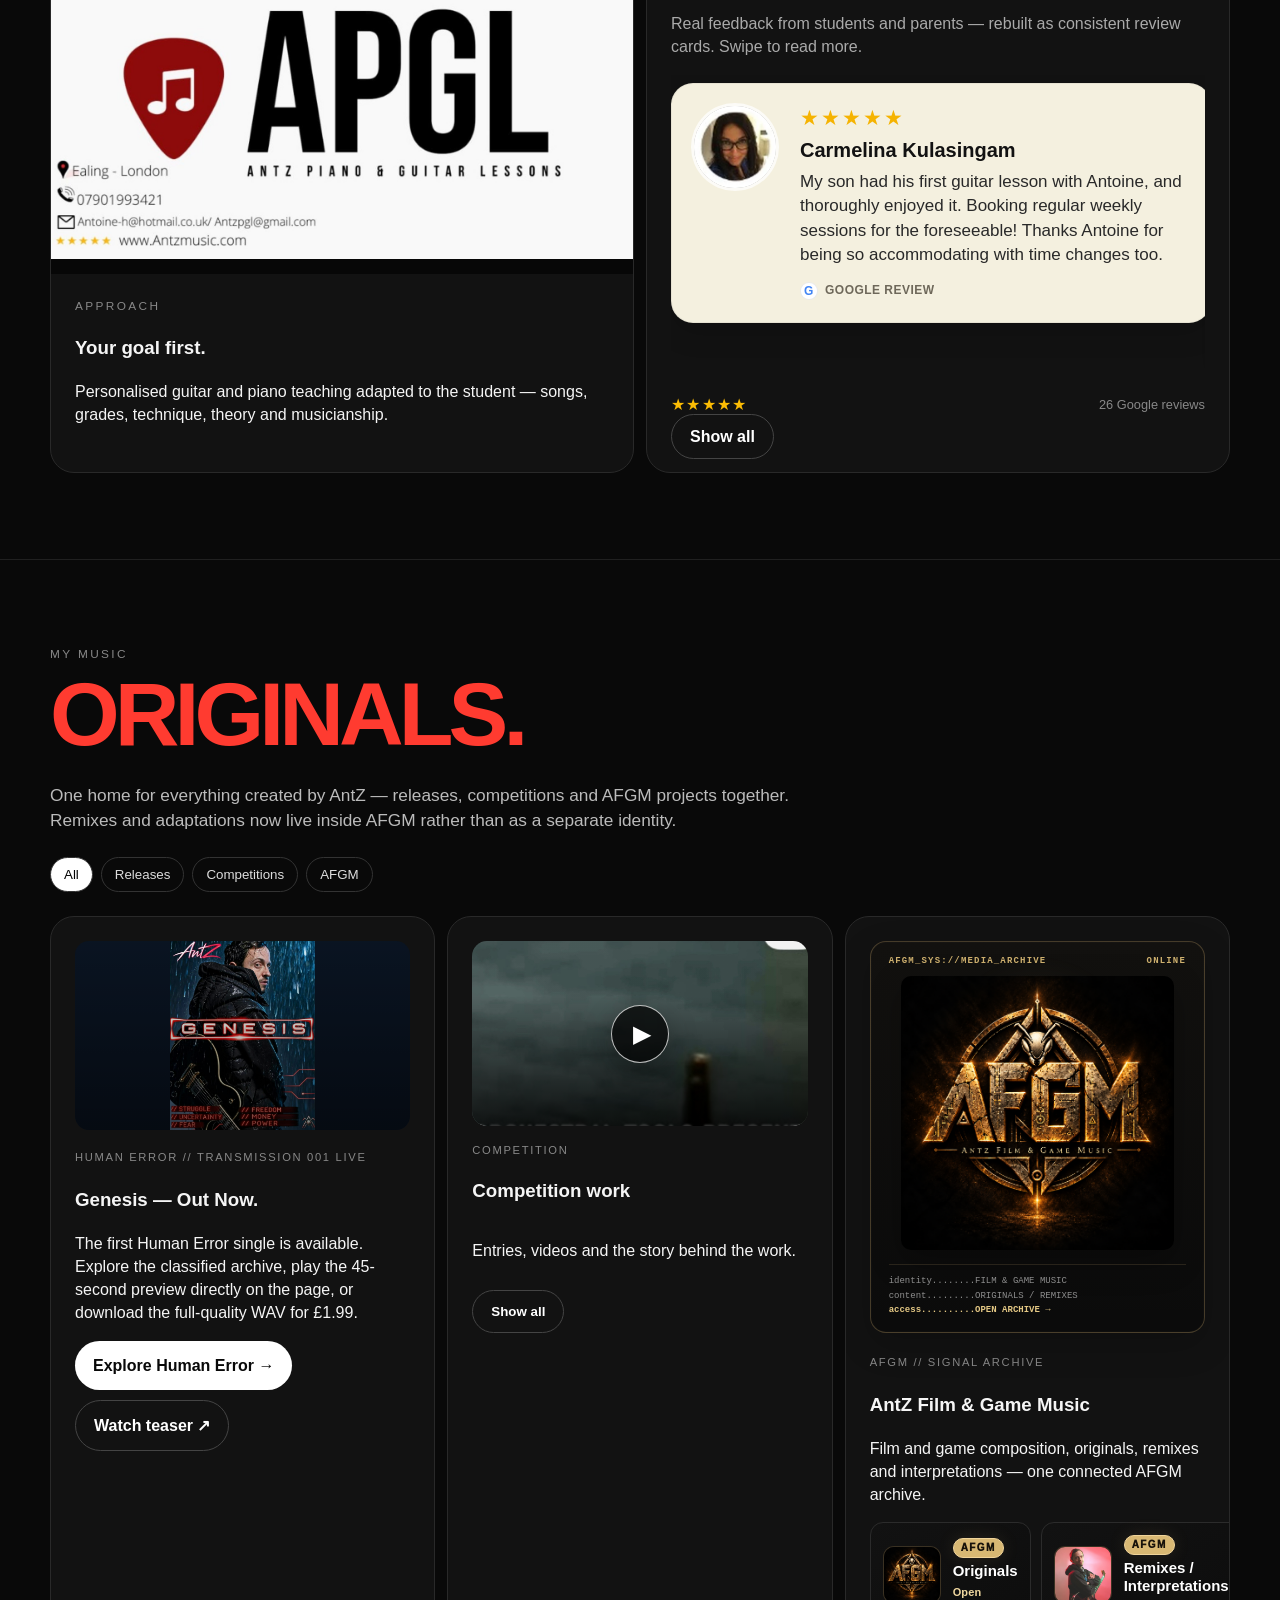
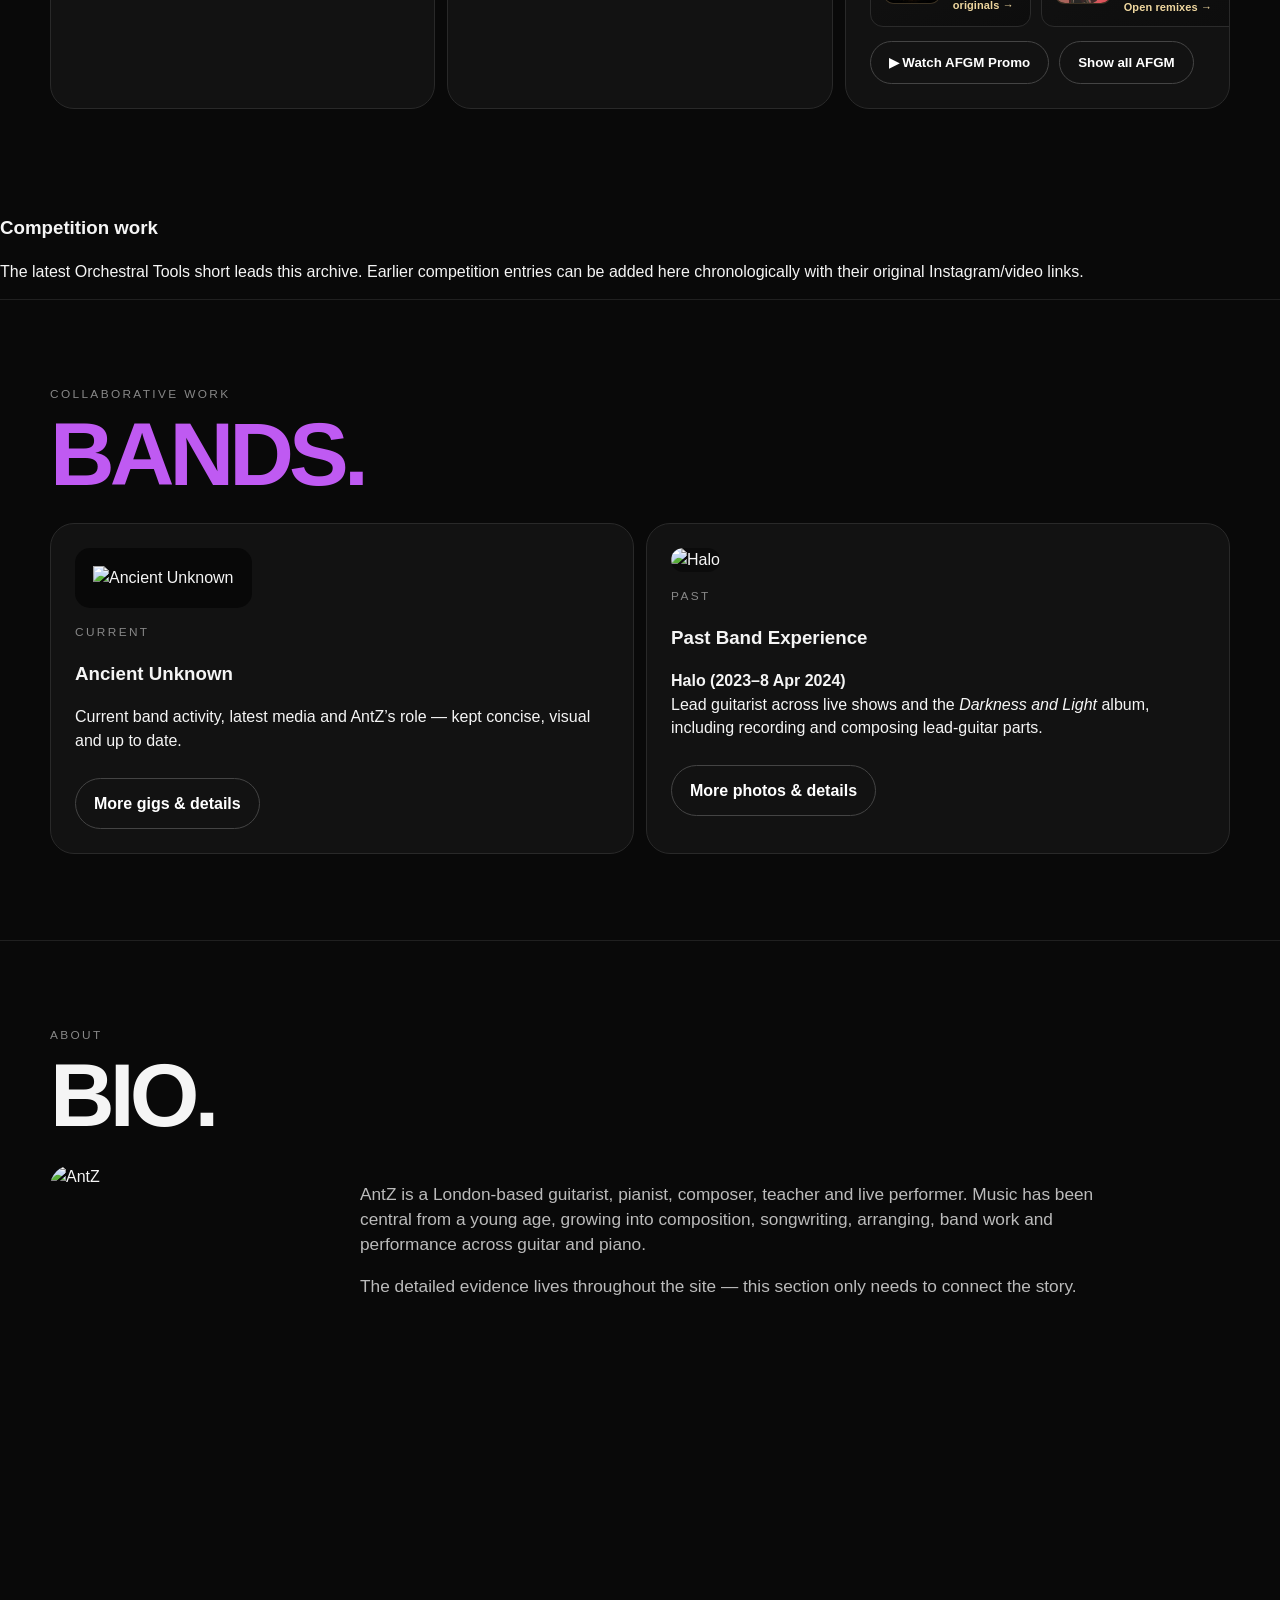
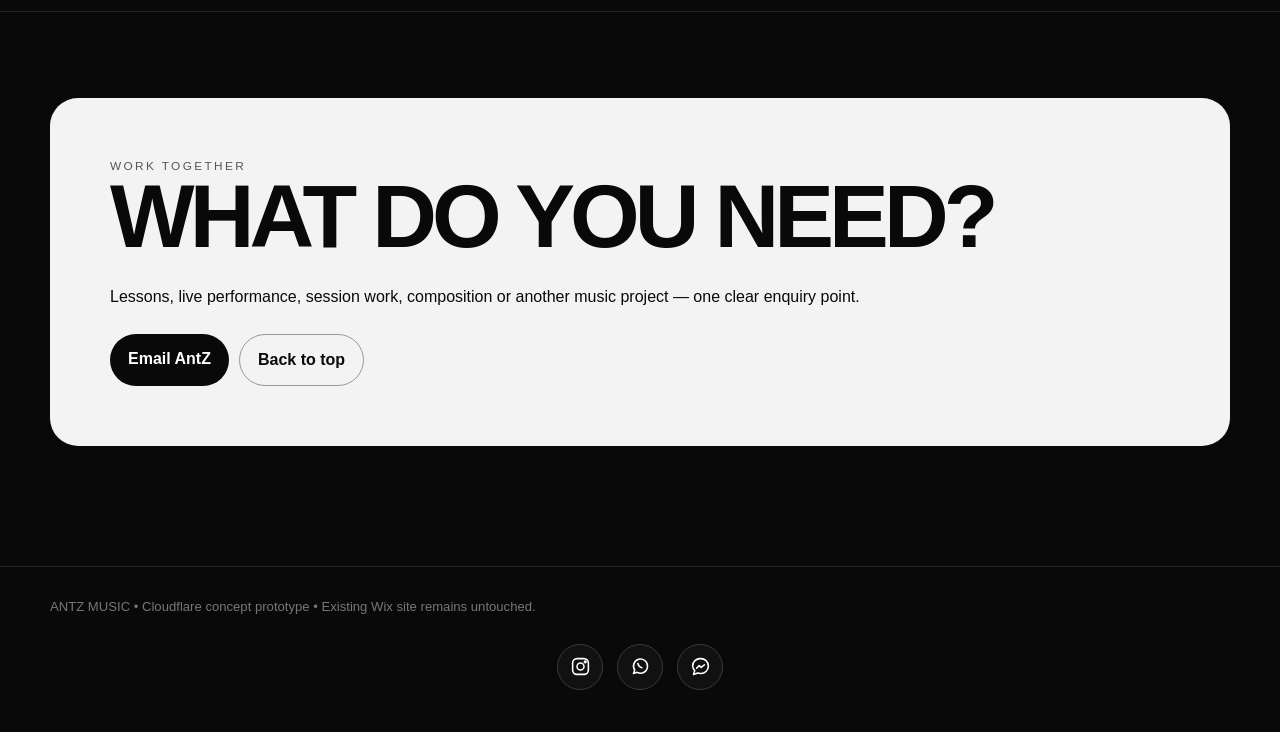
==== commit 6d615787: "Feature Genesis release and link Human Error archive from Originals" ====
--- a/index.html
+++ b/index.html
@@ -92,11 +92,11 @@
 </div>
 <div class="encrypted-presence">
 <div class="encrypted-presence-copy">
-<span class="encrypted-kicker">BACKGROUND PROCESS // ACTIVE</span>
-<strong>NTZ_SYS://UNKNOWN_SOURCE</strong>
-<small>subject........UNIDENTIFIED · status........AWAKENING · release_date........[ENCRYPTED]</small>
-</div>
-<button class="encrypted-open" data-open-upcoming-project="" type="button">Decrypt signal →</button>
+<span class="encrypted-kicker">TRANSMISSION 001 // AVAILABLE NOW</span>
+<strong>HUMAN ERROR // GENESIS</strong>
+<small>subject........GENESIS · status........UNSEALED · released........16 NOV 2026</small>
+</div>
+<a class="encrypted-open" href="human-error/">Access archive →</a>
 </div>
 </div>
 <div class="card">
@@ -147,16 +147,16 @@
 </div>
 <div class="projects">
 <div class="card project upcoming-project" data-type="release">
-<a aria-label="Watch new project teaser" class="upcomingthumb" href="https://www.youtube.com/watch?v=zV0FXILnHQg" rel="noopener" target="_blank">
-<img alt="New project teaser" src="https://i.ytimg.com/vi/zV0FXILnHQg/hqdefault.jpg"/>
+<a aria-label="Explore Human Error and listen to the Genesis preview" class="upcomingthumb" href="human-error/">
+<img alt="Genesis cover artwork — the first Human Error single" src="[data-uri]" style="object-fit:contain;background:#0a1422"/>
 <span class="upcomingshade"></span>
-<span aria-hidden="true" class="upcoming-play">▶</span>
 </a>
-<span class="type">NEW PROJECT // ENCRYPTED</span>
-<h3>New project</h3>
-<p>Signal detected. Further data remains encrypted.</p>
+<span class="type">HUMAN ERROR // TRANSMISSION 001 LIVE</span>
+<h3>Genesis — Out Now.</h3>
+<p>The first Human Error single is available. Explore the classified archive, play the 45-second preview directly on the page, or download the full-quality WAV for £1.99.</p>
 <div class="actions upcoming-actions">
-<button class="btn alt" data-open-upcoming-project="" type="button">View transmission</button>
+<a class="btn" href="human-error/">Explore Human Error →</a>
+<a class="btn alt" href="https://www.youtube.com/watch?v=zV0FXILnHQg" rel="noopener noreferrer" target="_blank">Watch teaser ↗</a>
 </div>
 </div>
 <div class="card project" data-type="competition"><a class="competitionthumb" href="https://www.instagram.com/reel/Db3zrc1RFFl/?stkn=aWNhaG1nNm16ZW4w" target="_blank">
